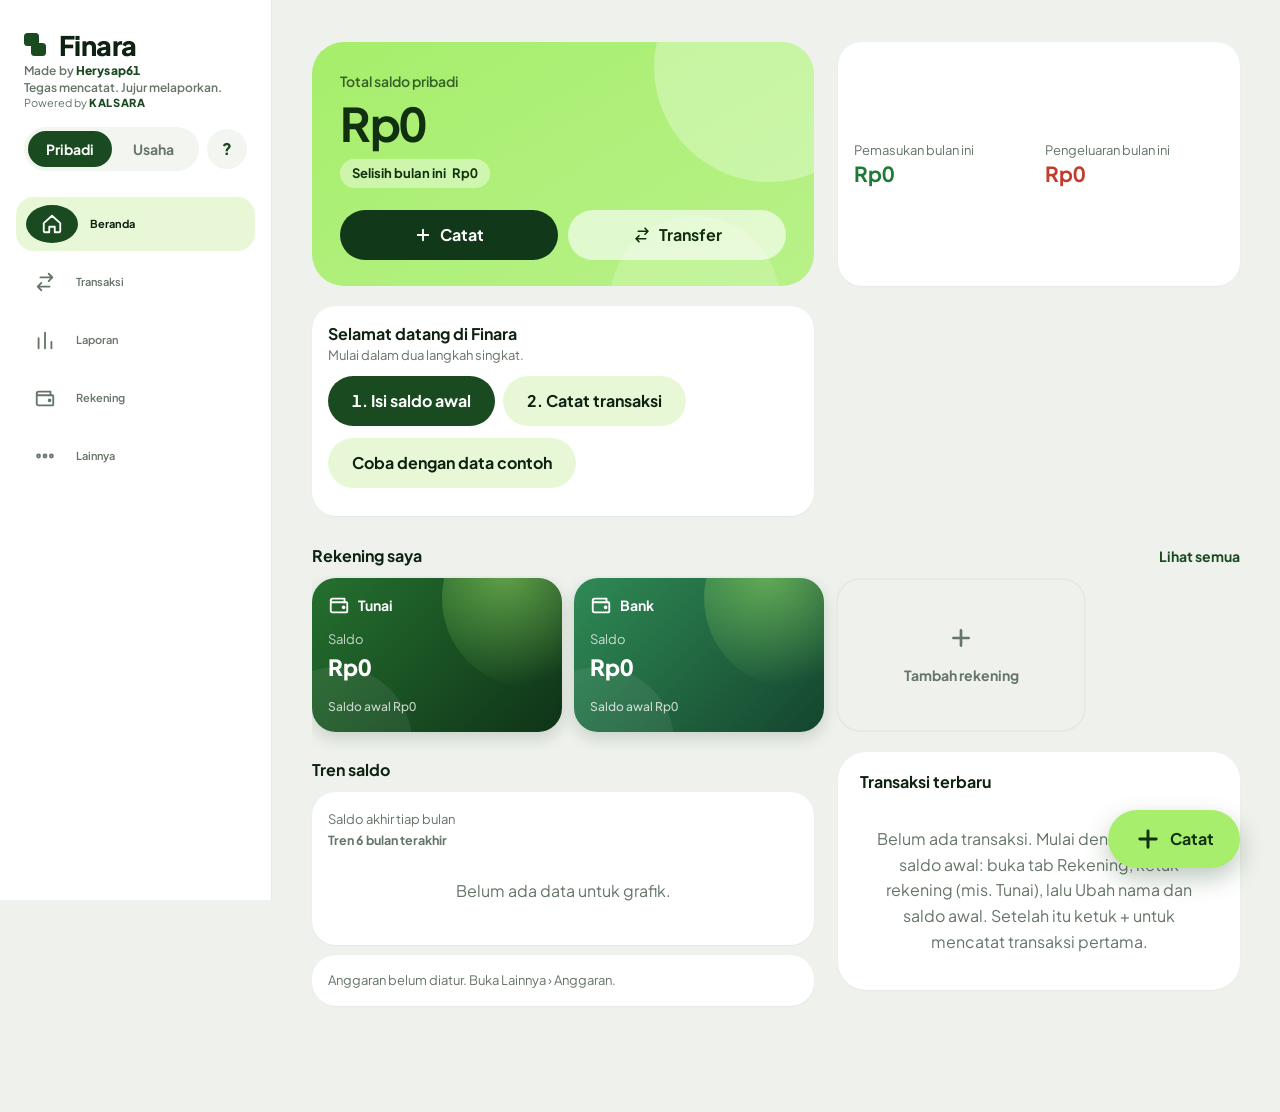
==== index.html @ 3e6efc16 "Add files via upload" ====
<!doctype html>
<html lang="id"><head><meta charset="utf-8">
<meta name="viewport" content="width=device-width, initial-scale=1, viewport-fit=cover">
<meta name="theme-color" content="#eef1ec" media="(prefers-color-scheme: light)"><meta name="theme-color" content="#0b160e" media="(prefers-color-scheme: dark)">
<title>Finara</title>
<meta name="description" content="Finara: pencatat keuangan pribadi dan usaha. Made by Herysap61.">
<meta name="mobile-web-app-capable" content="yes"><meta name="apple-mobile-web-app-capable" content="yes"><meta name="apple-mobile-web-app-title" content="Finara"><meta name="apple-mobile-web-app-status-bar-style" content="default"><meta name="author" content="Herysap61"><meta property="og:title" content="Finara"><meta property="og:description" content="Pencatat keuangan pribadi dan usaha. Gratis, jalan offline, data tersimpan di perangkat Anda."><meta property="og:type" content="website"><meta property="og:image" content="icon-512.png"><link rel="preconnect" href="https://fonts.googleapis.com"><link rel="preconnect" href="https://fonts.gstatic.com" crossorigin><link rel="stylesheet" href="https://fonts.googleapis.com/css2?family=Plus+Jakarta+Sans:wght@400;500;600;700;800&display=swap">
<link rel="manifest" href="manifest.webmanifest"><link rel="icon" href="icon.svg" type="image/svg+xml"><link rel="icon" href="icon-192.png" sizes="192x192" type="image/png"><link rel="apple-touch-icon" href="apple-touch-icon.png">

<style>
:root{--bg:#eef1ec;--sf:#fff;--ink:#0e2212;--mu:#657568;--ln:#e5eae3;--field:#f2f5f0;--pos:#1f7a35;--neg:#c23b2b;--sh:0 10px 30px rgba(14,40,20,.12);--rail:272px;color-scheme:light;
--p-ac:#1a4a1f;--p-on:#fff;--p-ac2:#a6ee6b;--p-on2:#10300f;--p-tint:#e8f8d6;--p-at:#1a4a1f;
--u-ac:#0f4c52;--u-on:#fff;--u-ac2:#8fe6da;--u-on2:#06302f;--u-tint:#dcf5f1;--u-at:#0f4c52}
@media(prefers-color-scheme:dark){:root:not([data-theme="light"]){--bg:#0b160e;--sf:#142218;--ink:#ecf6e8;--mu:#93a698;--ln:#213a29;--field:#0f1c13;--pos:#7fdc8f;--neg:#ff8d7a;--sh:0 10px 30px rgba(0,0,0,.5);color-scheme:dark;
--p-ac:#a6ee6b;--p-on:#10300f;--p-tint:#1d3a24;--p-at:#a6ee6b;--u-ac:#8fe6da;--u-on:#06302f;--u-tint:#15363a;--u-at:#8fe6da}}
:root[data-theme="dark"]{--bg:#0b160e;--sf:#142218;--ink:#ecf6e8;--mu:#93a698;--ln:#213a29;--field:#0f1c13;--pos:#7fdc8f;--neg:#ff8d7a;--sh:0 10px 30px rgba(0,0,0,.5);color-scheme:dark;
--p-ac:#a6ee6b;--p-on:#10300f;--p-tint:#1d3a24;--p-at:#a6ee6b;--u-ac:#8fe6da;--u-on:#06302f;--u-tint:#15363a;--u-at:#8fe6da}
*{box-sizing:border-box;-webkit-tap-highlight-color:transparent}
html{-webkit-text-size-adjust:100%;text-size-adjust:100%;scroll-padding-top:96px}
body{--ac:var(--p-ac);--on:var(--p-on);--ac2:var(--p-ac2);--on2:var(--p-on2);--tint:var(--p-tint);--at:var(--p-at);margin:0;min-height:100vh;min-height:100dvh;background:var(--bg);color:var(--ink);font:400 16px/1.5 "Plus Jakarta Sans","Avenir Next","Segoe UI",Roboto,system-ui,sans-serif;font-variant-numeric:tabular-nums;touch-action:manipulation;padding:0 env(safe-area-inset-right) calc(116px + env(safe-area-inset-bottom)) env(safe-area-inset-left)}
body[data-mode="u"]{--ac:var(--u-ac);--on:var(--u-on);--ac2:var(--u-ac2);--on2:var(--u-on2);--tint:var(--u-tint);--at:var(--u-at)}
body.lock{overflow:hidden}
:focus-visible{outline:3px solid var(--ac);outline-offset:2px}
p{margin:.6em 0}
.rail{display:contents}
header{position:sticky;top:0;z-index:11;display:flex;align-items:center;justify-content:space-between;gap:12px;padding:calc(env(safe-area-inset-top) + 12px) 18px 10px;background:var(--bg)}
.brand{display:flex;flex-direction:column;line-height:1.15;min-width:0}
.brand h1{margin:0;display:flex;align-items:center;gap:9px;font-weight:800;font-size:clamp(23px,6.5vw,27px);letter-spacing:-.02em}
.brand h1::before{content:"";flex:none;width:26px;height:26px;background:var(--at);-webkit-mask:url("data:image/svg+xml,%3Csvg xmlns='http://www.w3.org/2000/svg' viewBox='0 0 26 26'%3E%3Crect x='0' y='0' width='15' height='13' rx='3.5'/%3E%3Crect x='7' y='10' width='15' height='13' rx='3.5'/%3E%3C/svg%3E") center/contain no-repeat;mask:url("data:image/svg+xml,%3Csvg xmlns='http://www.w3.org/2000/svg' viewBox='0 0 26 26'%3E%3Crect x='0' y='0' width='15' height='13' rx='3.5'/%3E%3Crect x='7' y='10' width='15' height='13' rx='3.5'/%3E%3C/svg%3E") center/contain no-repeat}
.tag{font-size:12px;font-weight:600;margin-top:3px;color:var(--mu)}
.by{font-size:12px;font-weight:600;color:var(--mu);margin-top:3px;letter-spacing:.01em}.by b{color:var(--at);font-weight:800}
.credit{text-align:center;color:var(--mu);font-size:12px;margin:22px 0 4px}.credit b{color:var(--at)}
.pw{font-size:11px;color:var(--mu);margin-top:2px}.pw b{color:var(--at);font-weight:800;letter-spacing:.06em}
.hr{display:flex;gap:8px;align-items:center;flex:none}
.seg{display:flex;background:var(--sf);border-radius:999px;padding:4px;box-shadow:0 1px 2px rgba(14,40,20,.06)}
.seg button{min-height:36px;padding:0 16px;border:0;border-radius:999px;background:none;color:var(--mu);font:inherit;font-size:14px;font-weight:700;cursor:pointer;transition:background-color .15s,color .15s}
.seg button.on{background:var(--ac);color:var(--on)}
.hb{width:40px;height:40px;border-radius:50%;border:0;background:var(--sf);color:var(--at);font:inherit;font-weight:800;font-size:16px;flex:none;cursor:pointer;box-shadow:0 1px 2px rgba(14,40,20,.08)}
.hb.off{background:var(--sf);color:var(--mu);opacity:.8}
main{--pad:18px;max-width:680px;margin:0 auto;padding:4px var(--pad)}
h2{font-size:clamp(22px,5.5vw,28px);line-height:1.2;font-weight:800;letter-spacing:-.5px;margin:14px 0 12px;text-wrap:balance}
h3{font-size:16px;font-weight:700;margin:24px 0 8px}
small{display:block;color:var(--mu);font-size:13px;line-height:1.4;overflow-wrap:anywhere}
.bf{overflow-wrap:anywhere}
.hero{container-type:inline-size;position:relative;isolation:isolate;background:var(--ac2);color:var(--on2);border-radius:32px;padding:24px 22px 22px;margin:10px 0;overflow:hidden}
.hero::before,.hero::after{content:"";position:absolute;z-index:-1;border-radius:50%;background:rgba(255,255,255,.3)}
.hero::before{width:230px;height:230px;right:-70px;top:-90px}
.hero::after{width:170px;height:170px;right:34px;bottom:-100px;background:rgba(255,255,255,.18)}
.hero small{color:var(--on2);opacity:.75;font-weight:600;font-size:14px}
.hero b{display:block;margin-top:6px;font-size:clamp(2rem,9vw,2.9rem);font-weight:700;letter-spacing:-.03em;line-height:1.1;white-space:nowrap}
.qa{display:flex;gap:10px;margin-top:22px}
.qa .btn{flex:1;display:inline-flex;align-items:center;justify-content:center;gap:8px;padding:0 14px}
.hero .btn{background:#12381a;color:#fff}.hero .btn.ghost{background:rgba(255,255,255,.62);color:#10300f;box-shadow:none}
.c{background:var(--sf);border-radius:24px;padding:16px;margin:10px 0;box-shadow:0 1px 2px rgba(14,40,20,.04)}
.g2{display:grid;grid-template-columns:repeat(2,minmax(0,1fr));gap:12px}
.g2>div{container-type:inline-size;min-width:0}
.g2 b{display:block;margin-top:2px;font-size:1.3rem;line-height:1.25;white-space:nowrap}
.pos{color:var(--pos)}.neg{color:var(--neg)}
.row{display:flex;gap:8px;flex-wrap:wrap;margin:12px 0}
.btn{min-height:48px;padding:0 24px;border:0;border-radius:999px;background:var(--ac);color:var(--on);font:inherit;font-weight:700;cursor:pointer}
.btn.ghost{background:var(--tint);color:var(--ink);box-shadow:none}
.chip{flex:none;min-height:40px;padding:0 16px;border:0;border-radius:999px;background:var(--sf);color:var(--ink);font:inherit;font-size:14px;font-weight:600;white-space:nowrap;cursor:pointer;box-shadow:0 1px 2px rgba(14,40,20,.05)}
.chip.on{background:var(--ac);color:var(--on)}
.chips{flex-wrap:nowrap;overflow-x:auto;margin-inline:calc(-1*var(--pad));padding:0 var(--pad);scrollbar-width:none}.chips::-webkit-scrollbar{display:none}
.btn,.chip,.tx,.list-btn,.fab,nav button,nav b{transition:background-color .15s,color .15s,transform .1s,filter .15s}
.btn:active,.chip:active,.list-btn:active,.fab:active{transform:scale(.98)}
.tx{display:flex;flex-wrap:wrap;align-items:center;gap:4px 12px;width:100%;margin:0;padding:13px 4px;border:0;border-bottom:1px solid var(--ln);border-radius:0;background:none;color:inherit;font:inherit;text-align:left;cursor:pointer}
.tx:last-child{border-bottom:0}
.tx.v{opacity:.55;text-decoration:line-through;cursor:default}
.gr{flex:1 1 130px;min-width:0;font-weight:600;overflow-wrap:break-word}.gr{font-size:15px;line-height:1.35}.gr small{font-weight:400;font-size:12.5px;margin-top:2px}
.tx>span:last-child{flex:none;margin-left:auto;font-weight:700;white-space:nowrap}
.av{width:44px;height:44px;border-radius:50%;display:grid;place-items:center;font-style:normal;font-weight:800;background:var(--tint);color:var(--at);flex:none}
.av.pos{background:color-mix(in srgb,var(--pos) 15%,var(--sf));color:var(--pos)}
.av.neg{background:color-mix(in srgb,var(--neg) 14%,var(--sf));color:var(--neg)}
.lst,.d-b{background:var(--sf);border-radius:28px;padding:4px 16px;box-shadow:0 1px 2px rgba(14,40,20,.04)}
.d-b{margin:10px 0;padding:6px 16px 8px}
.d-b>h3:first-child{margin:12px 0 4px}
.lst .empty,.d-b .empty{padding:28px 8px}
.bar{height:10px;background:var(--tint);border-radius:5px;overflow:hidden;margin:6px 0 14px}.bar i{display:block;height:100%;background:var(--ac2);border-radius:5px}.bar i.over{background:var(--neg)}
body[data-mode="p"] .bar i{background:var(--ac)}
table{width:100%;border-collapse:collapse}td{padding:10px 0;border-bottom:1px solid var(--ln);vertical-align:top}tr:last-child td{border:0}td+td{text-align:right;font-weight:700;white-space:nowrap;padding-left:12px}
.hint{cursor:pointer;background:var(--tint);color:var(--ink);border-radius:14px;padding:10px 12px;margin:10px 0;font-size:13px;line-height:1.45}
.hint.fold{display:-webkit-box;-webkit-line-clamp:1;-webkit-box-orient:vertical;overflow:hidden}
.hs{float:right;margin:0 0 0 8px;background:var(--field);box-shadow:none}
body.nohint .hint{display:none}
.empty{color:var(--mu);padding:24px 8px;text-align:center}
.list-btn{position:relative;display:block;width:100%;margin:8px 0;padding:17px 46px 17px 18px;border:0;border-radius:20px;background:var(--sf);color:inherit;font:inherit;font-weight:600;text-align:left;cursor:pointer;box-shadow:0 1px 2px rgba(14,40,20,.04)}
.list-btn::after{content:"";position:absolute;right:22px;top:50%;width:8px;height:8px;border:solid var(--mu);border-width:2px 2px 0 0;transform:translateY(-50%) rotate(45deg)}
.tools{display:grid;gap:8px;margin-bottom:12px}.tools input,.tools select{margin:0;background-color:var(--sf)}
.cards{display:grid;gap:12px;grid-template-columns:repeat(auto-fill,minmax(min(100%,230px),1fr))}
.cards .c{margin:0;container-type:inline-size}.cards b{display:block;margin-top:2px;font-size:1.5rem;white-space:nowrap}
.d-a>h3:first-child,.rep-b>h3:first-child{margin-top:16px}
label{display:block;margin:14px 0 0;font-size:13px;font-weight:600;color:var(--mu)}
input,select,textarea{display:block;width:100%;min-height:50px;margin-top:6px;padding:12px 16px;border:0;border-radius:16px;background:var(--field);color:var(--ink);font:inherit;font-size:16px;font-weight:500;box-shadow:none}
input:focus,select:focus,textarea:focus{outline:2px solid var(--ac);outline-offset:0;box-shadow:none}
select{-webkit-appearance:none;appearance:none;padding-right:42px;background-repeat:no-repeat;background-position:right 14px center;background-size:16px;background-image:url("data:image/svg+xml,%3Csvg xmlns='http://www.w3.org/2000/svg' viewBox='0 0 24 24' fill='none' stroke='%23778a7b' stroke-width='2.5' stroke-linecap='round' stroke-linejoin='round'%3E%3Cpath d='m6 9 6 6 6-6'/%3E%3C/svg%3E")}
input[type=date]{-webkit-appearance:none;appearance:none;text-align:left}
textarea{height:120px;font-family:ui-monospace,Menlo,Consolas,monospace;font-size:13px;line-height:1.4;resize:vertical}#rs{font-size:16px}
nav{position:fixed;z-index:12;left:max(14px,env(safe-area-inset-left));right:max(14px,env(safe-area-inset-right));bottom:calc(env(safe-area-inset-bottom) + 10px);display:flex;gap:2px;padding:8px 6px 7px;background:var(--sf);border-radius:30px;box-shadow:var(--sh)}
nav button{flex:1;min-width:0;display:flex;flex-direction:column;align-items:center;gap:3px;padding:0;border:0;background:none;color:var(--mu);font:inherit;font-size:10.5px;font-weight:600;cursor:pointer}
nav b{display:grid;place-items:center;width:44px;max-width:100%;height:36px;border-radius:999px}
nav button.on{color:var(--ink);font-weight:700}nav button.on b{background:var(--ac);color:var(--on)}
nav span{max-width:100%;overflow:hidden;text-overflow:ellipsis;white-space:nowrap}
.fab{position:fixed;z-index:12;right:max(18px,env(safe-area-inset-right));bottom:calc(env(safe-area-inset-bottom) + 96px);display:flex;align-items:center;justify-content:center;gap:8px;min-width:58px;height:58px;padding:0;border:0;border-radius:50%;background:var(--ac2);color:var(--on2);font:inherit;font-weight:700;box-shadow:0 10px 24px rgba(20,60,20,.28);cursor:pointer}.fab span{display:none}
#sh{position:fixed;inset:0;z-index:20;display:none;align-items:flex-end;justify-content:center;background:rgba(8,24,12,.5);-webkit-backdrop-filter:blur(3px);backdrop-filter:blur(3px)}
#sh.on{display:flex;animation:fade .2s}
#shc:focus{outline:none}#shc{width:100%;max-width:640px;max-height:92vh;max-height:92dvh;overflow:auto;overscroll-behavior:contain;background:var(--sf);border-radius:32px 32px 0 0;padding:10px 20px calc(env(safe-area-inset-bottom) + 20px);box-shadow:var(--sh)}
#shc::before{content:"";display:block;width:44px;height:4px;border-radius:2px;background:var(--ln);margin:0 auto 10px}
#sh.on #shc{animation:up .3s cubic-bezier(.2,.8,.2,1)}
#shc .row .btn{flex:1 1 150px}
#shc .c{background:var(--field);box-shadow:none}
#shc .tx{padding-inline:2px}
#toast{position:fixed;left:50%;transform:translateX(-50%);bottom:calc(env(safe-area-inset-bottom) + 108px);max-width:calc(100% - 32px);padding:11px 18px;border-radius:999px;background:#12381a;color:#fff;font-size:14px;font-weight:600;text-align:center;z-index:30;display:none;box-shadow:var(--sh)}
.rep-b b{white-space:nowrap}
.c.acc{padding-right:40px}
.acc{display:block;width:100%;border:0;font:inherit;color:inherit;text-align:left;cursor:pointer;position:relative;padding-right:40px}
.acc::after{content:"";position:absolute;right:18px;top:50%;width:8px;height:8px;border:solid var(--mu);border-width:2px 2px 0 0;transform:translateY(-50%) rotate(45deg)}
#ao[readonly]{opacity:.75}
.srow{display:grid;grid-template-columns:minmax(0,1fr) minmax(0,1fr) 40px;gap:8px;align-items:start;margin-top:8px}.srow input{margin:0}
.sx{width:40px;height:50px;border:0;border-radius:16px;background:var(--field);color:var(--mu);font:inherit;font-size:22px;cursor:pointer}
@media(max-width:480px){.srow{grid-template-columns:minmax(0,1fr) 40px}.srow .sn{grid-column:1/-1}}
tr.sub td{padding:4px 0 4px 14px;font-size:14px;color:var(--mu);border-bottom:0}tr.sub td+td{font-weight:600}
.say{min-height:1.4em;margin-top:4px;color:var(--at);font-weight:600}
@keyframes fade{from{opacity:0}}@keyframes up{from{transform:translateY(40px);opacity:.6}}@keyframes pop{from{transform:scale(.96);opacity:0}}
@media(hover:hover){.btn:hover,.fab:hover{filter:brightness(1.08)}.tx:hover:not(.v){background:color-mix(in srgb,var(--tint) 55%,transparent)}.list-btn:hover{background:color-mix(in srgb,var(--sf) 92%,var(--ac2))}.chip:not(.on):hover{box-shadow:inset 0 0 0 1px var(--mu)}nav button:not(.on):hover{color:var(--ink)}}
.ana{display:block}
.an{padding:18px 16px 14px}
.an-h{display:flex;justify-content:space-between;align-items:flex-start;gap:10px}.an-h>div{flex:1;min-width:0}
.big{display:block;margin-top:2px;font-size:clamp(1.55rem,7vw,2rem);font-weight:800;letter-spacing:-.02em;white-space:nowrap;line-height:1.2}
.shd2{display:block;font-size:1.05rem;font-weight:800;margin-top:2px}
.pill{flex:none;display:inline-flex;align-items:center;padding:9px 14px;border-radius:999px;background:var(--sf);box-shadow:inset 0 0 0 1px var(--ln);font-size:13px;font-weight:700;white-space:nowrap}
.ch{max-height:230px;--bk:color-mix(in srgb,var(--ink) 78%,var(--sf));display:block;width:100%;height:auto;margin-top:8px;overflow:visible;touch-action:pan-y;user-select:none;-webkit-user-select:none}
.an{--bk:color-mix(in srgb,var(--ink) 78%,var(--sf))}
.ch text{font-family:inherit}.ch .ax{fill:var(--mu);font-size:10px;font-weight:600}
.ch .hit,.ch .hx{fill:transparent;cursor:pointer}
.ch .tl,.ch .tc,.ch .tb,.ch .tt,.ch .tc0,.ch .tc1{pointer-events:none}
.ch .tc{fill:var(--sf);stroke:var(--ac);stroke-width:2.5}
.ch .tb{fill:#12381a}.ch .tt{fill:#fff;font-size:10.5px;font-weight:700}
.ce{padding:28px 8px}
.lgd{display:flex;gap:16px;margin-top:8px;font-size:12px;font-weight:600;color:var(--mu)}.lgd i{display:inline-block;width:9px;height:9px;border-radius:50%;margin-right:6px}
.lgd i.dash{width:16px;height:0;border-radius:0;border-top:2px dashed var(--ink);background:none;opacity:.7;vertical-align:middle}
.rd{display:flex;flex-wrap:wrap;align-items:center;gap:6px 14px;margin-top:10px;font-size:12px;font-weight:600;color:var(--mu)}.rd i{display:inline-block;width:9px;height:9px;border-radius:50%;margin-right:6px}.rd b{color:var(--ink);font-weight:800}.rd .rl{color:var(--ink);font-weight:800;font-size:13px}
.dl{font-weight:700;font-size:12.5px;margin-top:4px}.dl.up{color:var(--neg)}.dl.dn{color:var(--pos)}.dl.na{color:var(--mu)}
.wk{display:flex;gap:14px;align-items:flex-end;justify-content:space-between;padding:18px 16px}
.wk-l{flex:1 1 0;min-width:0}
.wk-b{flex:0 0 44%;display:flex;gap:5px;align-items:stretch;height:86px}
.wb{flex:1;min-width:0;display:flex;flex-direction:column;align-items:center;gap:4px}
.wb u{display:flex;align-items:flex-end;width:100%;flex:1;text-decoration:none}
.wb i{display:block;width:100%;border-radius:6px;background:color-mix(in srgb,var(--ac2) 30%,var(--sf))}
.wb.on i{background:var(--ac2)}
.wb em{font-style:normal;font-size:10px;font-weight:600;color:var(--mu);line-height:1}
.dnt{display:grid;place-items:center;margin:4px 0 10px}.dnt svg{width:min(190px,62%);height:auto;overflow:visible}
.li{display:flex;align-items:center;gap:10px;padding:10px 0;border-bottom:1px solid var(--ln)}.li:last-child{border:0}
.li i{width:10px;height:10px;border-radius:50%;flex:none}.li span{flex:1;min-width:0;font-weight:600}.li small{font-weight:400}.li b{font-weight:700;white-space:nowrap}
.shd{display:flex;align-items:center;justify-content:space-between;gap:8px}.shd h3{margin:18px 0 8px}
.lk{border:0;background:none;color:var(--at);font:inherit;font-weight:700;font-size:14px;cursor:pointer;padding:6px 0;margin-top:10px}
.d-s{min-width:0}
.bcard{position:relative;isolation:isolate;overflow:hidden;display:flex;flex-direction:column;justify-content:space-between;gap:14px;min-height:150px;padding:16px;border:0;border-radius:24px;color:#fff;font:inherit;text-align:left;cursor:pointer;background:linear-gradient(135deg,#25702f,#0f3318);box-shadow:0 6px 16px rgba(15,50,20,.16)}
.bcard::before,.bcard::after{content:"";position:absolute;z-index:-1;border-radius:50%}
.bcard::before{width:180px;height:180px;right:-60px;top:-70px;background:radial-gradient(circle at 35% 35%,rgba(166,238,107,.5),rgba(166,238,107,0) 70%)}
.bcard::after{width:150px;height:150px;left:-50px;bottom:-85px;background:rgba(255,255,255,.07)}
.bcard.v1{background:linear-gradient(135deg,#2f8a55,#14452e)}
.bcard.v2{background:linear-gradient(135deg,#1c3a26,#0a150e)}
.bcard.v3{background:linear-gradient(135deg,#c4f7a0,#8fdc5a);color:#10300f}
body[data-mode="u"] .bcard.v0{background:linear-gradient(135deg,#17757a,#0a343a)}
body[data-mode="u"] .bcard.v1{background:linear-gradient(135deg,#2a8f8a,#124c52)}
body[data-mode="u"] .bcard.v2{background:linear-gradient(135deg,#1d3550,#0b1624)}
body[data-mode="u"] .bcard.v3{background:linear-gradient(135deg,#b6f3ea,#78d8cb);color:#06302f}
.bt{display:flex;align-items:center;gap:8px;font-weight:700;font-size:14px;min-width:0}.bt svg{flex:none}.bn{min-width:0;overflow:hidden;text-overflow:ellipsis;white-space:nowrap}
.bm small{color:inherit;opacity:.75}.cards .bcard b{margin-top:2px;font-size:1.4rem;font-weight:800}
.bf{font-size:12px;opacity:.75;font-weight:500}
.bcard.add{align-items:center;justify-content:center;background:none;color:var(--mu);box-shadow:inset 0 0 0 2px var(--ln);font-weight:700;font-size:14px}
.bcard.add::before,.bcard.add::after{display:none}
.strip{scroll-padding-inline:var(--pad);display:flex;overflow-x:auto;gap:12px;scroll-snap-type:x mandatory;margin-inline:calc(-1*var(--pad));padding:2px var(--pad) 30px;margin-bottom:-20px;scrollbar-width:none}.strip::-webkit-scrollbar{display:none}
.strip .bcard{flex:0 0 min(78%,250px);scroll-snap-align:start}
.cards.bc{grid-template-columns:repeat(auto-fill,minmax(min(100%,260px),1fr))}
@media(min-width:720px){.strip{margin-inline:0;padding-inline:0}.strip .bcard{flex-basis:250px}.big{font-size:2rem}}
@media(min-width:1024px){
.d-s{grid-column:1/-1}
.ana{display:grid;grid-template-columns:repeat(2,minmax(0,1fr));gap:0 24px;align-items:start}
.ana>.c:nth-child(2){grid-column:2;grid-row:1/span 2}
.ana>.c:nth-child(1){grid-column:1}.ana>.c:nth-child(3){grid-column:1}}
@media(max-width:719px){.tag,.pw{display:none}}
@media(max-width:380px){.g2{grid-template-columns:1fr}header{flex-wrap:wrap}.hr{width:100%}.seg{flex:1}.seg button{flex:1}}
@media(max-width:360px){main{--pad:14px}header{padding-inline:14px}.seg button{padding:0 12px}.hero{padding:20px 18px;border-radius:28px}.c{padding:14px}.tx{gap:10px}.av{width:38px;height:38px}nav button{font-size:10px}nav b{width:38px}.qa .btn{padding:0 8px;font-size:14px}}
@media(min-width:720px){
main{--pad:28px;max-width:780px;padding-top:8px}header{padding-inline:28px}
nav{left:50%;right:auto;width:min(560px,calc(100% - 48px));transform:translateX(-50%)}
.fab{right:28px}.chips{flex-wrap:wrap;overflow:visible;margin-inline:0;padding-inline:0}
.tools{grid-template-columns:1fr 240px}.cards,.menu{grid-template-columns:repeat(auto-fill,minmax(min(100%,280px),1fr))}.menu{display:grid;gap:0 12px}
#sh{align-items:center;padding:24px}#shc{max-width:600px;max-height:88vh;max-height:88dvh;border-radius:32px;padding:26px 30px}#shc::before{display:none}#sh.on #shc{animation:pop .22s ease-out}}
@media(min-width:1024px){
:root{--rail:272px}
body{padding:0 0 40px var(--rail)}
.rail{display:flex;flex-direction:column;position:fixed;inset:0 auto 0 0;width:var(--rail);padding:30px 16px 20px;background:var(--sf);border-right:1px solid var(--ln);overflow-y:auto;z-index:15}
header{position:static;flex-direction:column;align-items:stretch;gap:18px;padding:0 8px 26px;background:none}
.rail .seg{background:var(--field);flex:1;box-shadow:none}.seg button{flex:1}.rail .hb{background:var(--field);box-shadow:none}
nav{position:static;flex-direction:column;gap:4px;width:auto;padding:0;background:none;border-radius:0;box-shadow:none;transform:none}
nav button{flex-direction:row;justify-content:flex-start;gap:12px;padding:8px 10px;border-radius:18px;font-size:15px}
nav button.on{background:var(--tint)}nav b{width:38px;height:38px;border-radius:50%}
main{--pad:40px;max-width:1120px;padding:32px var(--pad) 56px}
h2{font-size:32px;margin:0 0 16px}
.dash{display:grid;grid-template-columns:minmax(0,1.25fr) minmax(0,1fr);gap:0 24px;align-items:start}
.dash .stats{align-self:stretch;align-content:center;margin:10px 0}.d-a,.d-b{min-width:0}
.hero{padding:30px 28px 26px}
.rep{display:grid;grid-template-columns:minmax(0,1fr) minmax(0,1fr);gap:0 24px;align-items:start}.rep>.c{margin-top:10px}
.lst{padding:6px 22px}.d-b{padding:6px 22px 8px}
.fab{bottom:32px;right:40px;padding:0 26px;border-radius:999px}.fab span{display:inline}
#toast{left:calc(50% + var(--rail)/2);bottom:32px}}
@media(min-width:1440px){:root{--rail:288px}main{max-width:1240px}}
@media(max-height:500px) and (orientation:landscape) and (max-width:1023px){
header{padding-top:calc(env(safe-area-inset-top) + 6px);padding-bottom:4px}.tag,.pw{display:none}.brand h1{font-size:22px}
body{padding-bottom:calc(84px + env(safe-area-inset-bottom))}
nav{left:50%;right:auto;transform:translateX(-50%);width:min(520px,calc(100% - 200px));padding:4px;border-radius:24px;bottom:calc(env(safe-area-inset-bottom) + 8px)}
nav button{flex-direction:row;justify-content:center;gap:6px;min-height:40px;font-size:12px}nav b{width:30px;height:30px}
.fab{width:52px;min-width:52px;height:52px;bottom:calc(env(safe-area-inset-bottom) + 12px);right:max(16px,env(safe-area-inset-right))}
#toast{bottom:calc(env(safe-area-inset-bottom) + 76px)}
#sh{padding:8px}#shc{max-height:calc(100vh - 16px);max-height:calc(100dvh - 16px)}}
@media(prefers-reduced-motion:reduce){*,*::before,*::after{animation:none!important;transition:none!important;scroll-behavior:auto!important}}
#spl{position:fixed;inset:0;z-index:50;display:grid;place-content:center;justify-items:center;gap:6px;background:var(--bg);transition:opacity .4s;animation:spl 0s 3s forwards}
#spl.x{opacity:0;pointer-events:none}#spl img{width:76px;height:76px;border-radius:22px;box-shadow:var(--sh)}
#spl b{font-size:30px;font-weight:800;letter-spacing:-.02em;margin-top:8px}#spl small{font-weight:600}#spl small b{font-size:inherit;margin:0;color:var(--at);font-weight:800}
@keyframes spl{to{visibility:hidden}}

.tx{touch-action:pan-y}.tx.sw{transition:none;position:relative;background:var(--sf)}
.tx.sw::after{content:"Batalkan";position:absolute;left:100%;top:0;bottom:0;width:100vw;display:flex;align-items:center;padding-left:16px;background:var(--neg);color:var(--bg);font-weight:700;font-size:13px}
.lst,.d-b{overflow:hidden}

/* ===== Pembaruan UI/UX v1.1 ===== */
header{-webkit-backdrop-filter:saturate(1.4) blur(14px);backdrop-filter:saturate(1.4) blur(14px);background:color-mix(in srgb,var(--bg) 88%,transparent)}
@media(min-width:1024px){header{background:none;-webkit-backdrop-filter:none;backdrop-filter:none}}
::selection{background:var(--ac2);color:var(--on2)}
.hero{background:linear-gradient(150deg,var(--ac2),color-mix(in srgb,var(--ac2) 80%,#fff))}
.hero .hm{display:inline-flex;align-items:center;gap:6px;margin-top:10px;padding:5px 12px;border-radius:999px;background:rgba(255,255,255,.4);font-size:13px;font-weight:700;color:var(--on2)}
.hero .hm i{font-style:normal}
.btn{min-height:50px}
.tx{min-height:64px}
.chip{min-height:42px}
@media(min-width:361px){nav button{font-size:11px}}
nav b{transition:background-color .2s,color .2s,width .2s}
nav button.on b{width:52px}
.dh{display:flex;justify-content:space-between;align-items:baseline;gap:8px;padding:16px 4px 2px;font-size:12px;font-weight:700;letter-spacing:.03em;text-transform:uppercase;color:var(--mu)}
.dh span+span{text-transform:none;letter-spacing:0;font-size:13px}
.lst .dh:first-child,.d-b .dh:first-of-type{padding-top:10px}
.tx:has(+.dh){border-bottom:0}
.qk{margin:8px 0 0}
.qk .chip{min-height:36px;padding:0 14px;background:var(--field);box-shadow:none}
#fa{font-size:24px;font-weight:800;letter-spacing:-.01em}
.tin{animation:tabin .28s ease-out}
@keyframes tabin{from{opacity:0;transform:translateY(8px)}}
#shc>.row:last-child{position:sticky;bottom:0;z-index:2;margin:14px -4px 0;padding:14px 4px calc(env(safe-area-inset-bottom) + 6px);background:linear-gradient(to bottom,transparent,var(--sf) 24%)}
.empty{line-height:1.6}
#toast button{min-height:32px}
</style></head>
<body data-mode="p"><div id="spl" aria-hidden="true"><img src="icon.svg" alt=""><b>Finara</b><small>Made by <b>Herysap61</b></small></div>
<aside class="rail"><header><div class="brand"><h1>Finara</h1><span class="by">Made by <b>Herysap61</b></span><span class="tag">Tegas mencatat. Jujur melaporkan.</span><span class="pw">Powered by <b>KALSARA</b></span></div><div class="hr"><div class="seg" id="seg"></div><button class="hb" data-a="hint" aria-label="Tampilkan atau sembunyikan bantuan">?</button></div></header><nav id="nav" aria-label="Navigasi utama"></nav></aside>
<main id="m"><noscript><div class="c"><b>Finara belum bisa berjalan di tampilan ini</b><small>Pratinjau WhatsApp atau Files tidak menjalankan aplikasi. Buka lewat tautan web di Safari atau Chrome, bukan dari file yang dikirim.</small></div></noscript></main>
<button class="fab" data-a="add:expense" aria-label="Catat transaksi"><svg viewBox="0 0 24 24" width="28" height="28" fill="none" stroke="currentColor" stroke-width="2.5" stroke-linecap="round"><path d="M12 5v14M5 12h14"/></svg><span>Catat</span></button>
<div id="sh"><div id="shc" role="dialog" aria-modal="true" aria-label="Jendela formulir" tabindex="-1"></div></div><div id="toast" role="status" aria-live="polite"></div>
<script>
const $=s=>document.querySelector(s),K='bukukas.v1',MAXD=36;
const FEEDBACK_URL='',VER='1.1.0'; // isi FEEDBACK_URL dengan tautan GitHub Issues agar menu Kirim masukan muncul
const esc=s=>String(s??'').replace(/[&<>"]/g,c=>({'&':'&amp;','<':'&lt;','>':'&gt;','"':'&quot;'}[c]));
const grp=b=>b.toString().replace(/\B(?=(\d{3})+(?!\d))/g,'.');
const rp=n=>{n=BigInt(n);return(n<0n?'−':'')+'Rp'+grp(n<0n?-n:n)};
const B=v=>typeof v==='bigint'?v:typeof v==='number'?(isFinite(v)?BigInt(Math.round(v)):0n):/^-?\d+$/.test(String(v))?BigInt(v):0n;
const NB=ds=>ds.length>MAXD?-1n:BigInt(ds||'0');
const J=o=>JSON.stringify(o,(k,v)=>typeof v==='bigint'?v.toString():v);
const pad=n=>String(n).padStart(2,'0'),ymd=d=>d.getFullYear()+'-'+pad(d.getMonth()+1)+'-'+pad(d.getDate());
const today=()=>ymd(new Date()),fd=s=>s.split('-').reverse().join('/');
const uid=()=>Math.random().toString(36).slice(2,9)+Date.now().toString(36);
const hash=s=>{let h=2166136261;for(let i=0;i<s.length;i++){h^=s.charCodeAt(i);h=Math.imul(h,16777619)}return(h>>>0).toString(16)};
// Jenis transaksi: s = pengaruh ke total saldo; cat = jenis kategori; only = khusus workspace
const T={income:{l:'Pendapatan',s:1,cat:'in'},expense:{l:'Pengeluaran',s:-1,cat:'out'},transfer:{l:'Transfer',s:0},
capital:{l:'Modal pemilik',s:1,only:'u'},draw:{l:'Penarikan pemilik',s:-1,only:'u'},loan_in:{l:'Pinjaman diterima',s:1},
loan_prin:{l:'Bayar pokok pinjaman',s:-1},loan_int:{l:'Bayar bunga pinjaman',s:-1,cat:'out'},refund:{l:'Refund/retur',s:1,cat:'out'},
adjp:{l:'Koreksi saldo (+)',s:1},adjm:{l:'Koreksi saldo (−)',s:-1}};
const TH={income:'Uang masuk dari penghasilan atau penjualan. Saldo rekening bertambah, dan jumlahnya masuk ke pendapatan serta laba. Jurnal: debit rekening, kredit pendapatan.',expense:'Uang keluar untuk biaya. Saldo rekening berkurang, dan jumlahnya masuk ke pengeluaran sehingga mengurangi laba. Jurnal: debit beban, kredit rekening.',transfer:'Memindahkan uang antar rekening Anda sendiri. Total uang tidak berubah, jadi tidak dihitung sebagai pendapatan atau pengeluaran.',capital:'Uang pribadi yang Anda masukkan ke usaha. Saldo usaha bertambah, tetapi ini bukan penjualan sehingga tidak menambah laba. Dicatat sebagai modal pemilik.',draw:'Uang usaha yang Anda ambil untuk diri sendiri. Saldo usaha berkurang, tetapi ini bukan biaya sehingga tidak mengurangi laba.',loan_in:'Uang pinjaman yang masuk. Saldo bertambah dan kewajiban (utang) naik, tetapi ini bukan pendapatan.',loan_prin:'Cicilan pokok pinjaman. Saldo berkurang dan kewajiban turun, tetapi ini bukan beban. Bunganya dicatat terpisah.',loan_int:'Bunga pinjaman adalah biaya. Saldo berkurang dan laba ikut berkurang.',refund:'Uang kembali dari pembelian atau biaya yang dibatalkan. Saldo bertambah dan mengurangi pengeluaran pada kategori itu, bukan dihitung sebagai pendapatan.',adjp:'Menyesuaikan saldo agar sama dengan kenyataan, misalnya setelah menghitung uang tunai. Hanya mengubah saldo, tidak masuk pendapatan atau beban.',adjm:'Menyesuaikan saldo agar sama dengan kenyataan, misalnya ada selisih hitung. Hanya mengubah saldo, tidak masuk pendapatan atau beban.'};
function fresh(){const a=(w,n)=>({id:uid(),w,name:n,open:0n}),c=(w,k,n)=>({id:uid(),w,k,name:n});
return{active:'p',acc:[a('p','Tunai'),a('p','Bank'),a('u','Kas usaha'),a('u','Bank usaha')],
cat:[c('p','in','Gaji'),c('p','in','Pendapatan lain'),c('p','out','Makan'),c('p','out','Transportasi'),c('p','out','Tagihan'),c('p','out','Belanja'),c('p','out','Lainnya'),
c('u','in','Penjualan'),c('u','in','Pendapatan lain'),c('u','out','Pembelian barang'),c('u','out','Biaya operasional'),c('u','out','Gaji karyawan'),c('u','out','Lainnya')],
tx:[],bud:[],log:[],schema:2,rec:[],pay:[]}}
let S,tab='home',R={p:'month',f:today(),t:today()},Q={q:'',ty:''},FM={},PEND=null;
const SCHEMA=2;
function migrate(s){if(!s||typeof s!=='object'||!Array.isArray(s.acc))return null;const v=s.schema||1;if(v>SCHEMA)return'new';for(const k of['tx','cat','bud','log','rec','pay'])if(!Array.isArray(s[k]))s[k]=[];s.tx=s.tx.filter(x=>x&&T[x.ty]&&typeof x.d==='string');s.rec=s.rec.filter(r=>r&&r.tpl&&T[r.tpl.ty]);if(s.active!=='p'&&s.active!=='u')s.active='p';for(const a of s.acc){a.open=B(a.open);if(Array.isArray(a.src))a.src.forEach(v=>v.amt=B(v.amt))}s.tx.forEach(x=>x.amt=B(x.amt));s.bud.forEach(v=>v.lim=B(v.lim));s.rec.forEach(r=>{if(r.tpl)r.tpl.amt=B(r.tpl.amt)});s.pay.forEach(p=>{p.amt=B(p.amt);if(Array.isArray(p.paid))p.paid.forEach(v=>v.amt=B(v.amt))});s.schema=SCHEMA;return s}
let raw=null;try{raw=localStorage.getItem(K);S=JSON.parse(raw);if(S&&(S.schema||1)<SCHEMA)try{localStorage.setItem(K+'.v'+(S.schema||1),raw)}catch(e){}}catch(e){S=null}
const m0=migrate(S);if(m0==='new'){document.body.innerHTML='<div style="padding:24px;font:16px/1.5 sans-serif"><b>Data berasal dari versi Finara yang lebih baru.</b><p>Perbarui aplikasi agar data tidak rusak. Data Anda tidak diubah.</p></div>';throw new Error('schema baru')}
if(raw&&!m0){try{localStorage.setItem(K+'.rusak',raw)}catch(e){}}
S=m0||fresh();
function save(){try{localStorage.setItem(K,J(S))}catch(e){toast('Penyimpanan peramban tidak tersedia. Buat cadangan manual.')}}
let TT;function toastU(t,fn){const e=$('#toast');e.textContent=t;const b=document.createElement('button');b.textContent='Urungkan';b.style.cssText='margin-left:12px;border:0;background:none;color:#a6ee6b;font:inherit;font-weight:800;text-decoration:underline;cursor:pointer';b.onclick=()=>{fn();e.style.display='none'};e.append(b);e.style.display='block';e.style.pointerEvents='auto';clearTimeout(TT);TT=setTimeout(()=>e.style.display='none',6000)}
function toast(t){try{navigator.vibrate&&navigator.vibrate(8)}catch(x){}const e=$('#toast');e.textContent=t;e.style.display='block';clearTimeout(TT);TT=setTimeout(()=>e.style.display='none',2600)}
const accs=()=>S.acc.filter(a=>a.w===S.active),cats=k=>S.cat.filter(c=>c.w===S.active&&c.k===k),txs=()=>S.tx.filter(x=>x.w===S.active);
const nm=(l,id)=>(l.find(v=>v.id===id)||{}).name||'—',cmp=(a,b)=>b.d.localeCompare(a.d)||b.at-a.at;
const eff=x=>x.ty==='transfer'?0n:BigInt(T[x.ty].s)*x.amt;
function bal(a){let b=a.open;const td=today();for(const x of txs()){if(x.st!=='ok'||x.d>td)continue;if(x.ty==='transfer'){if(x.a===a.id)b-=x.amt;if(x.to===a.id)b+=x.amt}else if(x.a===a.id)b+=eff(x)}return b}
function range(p){const n=new Date(),y=n.getFullYear(),m=n.getMonth();
if(p==='day')return[today(),today()];
if(p==='week'){const d=new Date(y,m,n.getDate()-((n.getDay()+6)%7));return[ymd(d),ymd(new Date(d.getFullYear(),d.getMonth(),d.getDate()+6))]}
if(p==='month')return[ymd(new Date(y,m,1)),ymd(new Date(y,m+1,0))];
if(p==='year')return[y+'-01-01',y+'-12-31'];return R.f>R.t?[R.t,R.f]:[R.f,R.t]}
function sum(f,t){const r={inc:0n,exp:0n,cap:0n,draw:0n,lin:0n,lpr:0n,adj:0n,cat:{},cin:{},flow:0n};let before=0n;
for(const a of accs())before+=a.open;
for(const x of txs()){if(x.st!=='ok')continue;if(x.d<f){before+=eff(x);continue}if(x.d>t)continue;const a=x.amt;r.flow+=eff(x);
switch(x.ty){case'income':r.inc+=a;r.cin[x.c]=(r.cin[x.c]||0n)+a;break;
case'expense':case'loan_int':r.exp+=a;r.cat[x.c]=(r.cat[x.c]||0n)+a;break;
case'refund':r.exp-=a;r.cat[x.c]=(r.cat[x.c]||0n)-a;break;
case'capital':r.cap+=a;break;case'draw':r.draw+=a;break;case'loan_in':r.lin+=a;break;case'loan_prin':r.lpr+=a;break;case'adjp':r.adj+=a;break;case'adjm':r.adj-=a}}
r.net=r.inc-r.exp;r.start=before;r.end=before+r.flow;return r}
const U=()=>S.active==='u';
const sv=p=>'<svg viewBox="0 0 24 24" width="22" height="22" fill="none" stroke="currentColor" stroke-width="2" stroke-linecap="round" stroke-linejoin="round">'+p+'</svg>';
const IC={home:sv('<path d="M3 11l9-8 9 8v9a1 1 0 0 1-1 1h-5v-6H9v6H4a1 1 0 0 1-1-1z"/>'),tx:sv('<path d="M7 7h13M16 3l4 4-4 4M17 17H4M8 13l-4 4 4 4"/>'),rep:sv('<path d="M5 21V10M12 21V4M19 21v-7"/>'),acc:sv('<path d="M3 7a2 2 0 0 1 2-2h13v4"/><path d="M3 7v11a2 2 0 0 0 2 2h15a1 1 0 0 0 1-1v-9a1 1 0 0 0-1-1H5a2 2 0 0 1-2-2z"/><circle cx="17" cy="14.5" r="1"/>'),more:sv('<circle cx="5" cy="12" r="1.6"/><circle cx="12" cy="12" r="1.6"/><circle cx="19" cy="12" r="1.6"/>')};
const DOTS='<circle cx="5" cy="12" r="1.5"/><circle cx="12" cy="12" r="1.5"/><circle cx="19" cy="12" r="1.5"/>';
const CI=[[/makan|minum|food/i,'<path d="M6 3v7a2 2 0 0 0 4 0V3M8 3v18M17 3c-2 2-3 5-3 8h3v10"/>','#d9822b'],
[/transport|bensin|parkir|kendara/i,'<path d="M5 16V9l2-4h10l2 4v7M3 16h18M7 19v-3M17 19v-3"/>','#2f7fd1'],
[/tagihan|listrik|pdam|pulsa|internet/i,'<path d="M6 3h12v18l-3-2-3 2-3-2-3 2zM9 8h6M9 12h6"/>','#8a5cd6'],
[/belanja|beli|barang/i,'<path d="M5 8h14l-1 12H6zM9 8a3 3 0 0 1 6 0"/>','#d6498a'],
[/gaji|penjualan|pendapatan|omzet/i,'<path d="M3 7h18v12H3zM3 11h18M12 14v1"/>','#1f9a4f'],
[/operasional|biaya|sewa/i,'<path d="M14 6l4 4-9 9H5v-4zM12 8l4 4"/>','#0f8f96']];
const cic=id=>{const n=nm(S.cat,id),m=CI.find(v=>v[0].test(n)),c=m?m[2]:'#6b7c70';return`<i class="av" style="background:color-mix(in srgb,${c} 16%,var(--sf));color:${c}">${sv(m?m[1]:DOTS)}</i>`};
const avi=(x,s)=>x.c?cic(x.c):`<i class="av ${s}">${x.ty==='transfer'?'⇄':T[x.ty].s>0?'↓':'↑'}</i>`;
function dlab(d){const t=today();if(d===t)return'Hari ini';if(d===dAdd(t,-1))return'Kemarin';const w=new Date(d+'T00:00:00');return DN[w.getDay()]+', '+w.getDate()+' '+MN[w.getMonth()]+(d.slice(0,4)!==t.slice(0,4)?' '+d.slice(0,4):'')}
function list(a,flt){if(!a.length)return listRows(a,flt);const g=[];for(const x of a){const l=g[g.length-1];if(l&&l.d===x.d)l.r.push(x);else g.push({d:x.d,r:[x]})}
return g.map(h=>{let n=0n;for(const x of h.r)if(x.st==='ok')n+=eff(x);return`<div class="dh"><span>${dlab(h.d)}</span>${n?`<span class="${n<0n?'neg':'pos'}">${n>0n?'+':''}${rp(n)}</span>`:''}</div>`+listRows(h.r,false)}).join('')}
function listRows(a,flt){if(!a.length&&flt)return'<div class="empty">Tidak ada transaksi yang cocok dengan pencarian atau filter.</div>';if(!a.length)return'<div class="empty">Belum ada transaksi. Mulai dengan mengisi saldo awal: buka tab Rekening, ketuk rekening (mis. Tunai), lalu Ubah nama dan saldo awal. Setelah itu ketuk + untuk mencatat transaksi pertama.</div>';
return a.map(x=>{const t=T[x.ty],v=x.st!=='ok',s=x.ty==='transfer'?'':t.s>0?'pos':'neg';
const sub=x.ty==='transfer'?nm(S.acc,x.a)+' → '+nm(S.acc,x.to):nm(S.acc,x.a);
return`<${v?'div':'button'} class="tx${v?' v':''}" ${v?'':'data-a="edit:'+esc(x.id)+'"'}${v||x.pay?'':' data-sw="'+esc(x.id)+'"'}>${avi(x,s)}<span class="gr">${esc(t.l)}${x.c?' · '+esc(nm(S.cat,x.c)):''}<small>${fd(x.d)} · ${esc(sub)}${x.n?' · '+esc(x.n):''}${v?' · dibatalkan':''}</small></span><span class="${s}">${t.s<0||x.ty==='transfer'&&0?'−':''}${rp(x.amt)}</span></${v?'div':'button'}>`}).join('')}
function bud(){const[f,t]=range('month'),r=sum(f,t),b=S.bud.filter(v=>v.w===S.active);
if(!b.length)return'<div class="c"><small>Anggaran belum diatur. Buka Lainnya › Anggaran.</small></div>';
return'<h3>Anggaran bulan ini</h3><div class="c">'+b.map(v=>{const u=r.cat[v.c]||0n,p=u<=0n?0:u>=v.lim?100:Number(u*100n/v.lim);
return`<div>${esc(nm(S.cat,v.c))}<small>${rp(u)} dari ${rp(v.lim)}${u>v.lim?' · melewati batas bulan ini':''}</small><div class="bar"><i class="${u>v.lim?'over':''}" style="width:${p}%"></i></div></div>`}).join('')+'</div>'}
/* ===== Grafik & kartu rekening: hanya tampilan, data dibaca lewat sum()/bal() yang sudah ada ===== */
const MN=['Jan','Feb','Mar','Apr','Mei','Jun','Jul','Agu','Sep','Okt','Nov','Des'],DN=['Min','Sen','Sel','Rab','Kam','Jum','Sab'],PAL=['#2f8f46','#a6ee6b','#1a6b4a','#5fd08a','#7bbf3a','#0f4c3a','#c6f28d','#3aa8a0'];
const num=v=>Number(v),dAdd=(s,n)=>{const[y,m,d]=s.split('-').map(Number);return ymd(new Date(y,m-1,d+n))};
const r1=v=>Math.round(v*10)/10,pc=v=>(Math.round(v*10)/10).toString().replace('.',',');
const shortRp=v=>{const n=Math.abs(num(v)),s=v<0n?'−':'';if(n>=1e15)return s+'999+ T';if(n>=1e12)return s+pc(n/1e12)+' T';if(n>=1e9)return s+pc(n/1e9)+' M';if(n>=1e6)return s+pc(n/1e6)+' jt';if(n>=1e3)return s+Math.round(n/1e3)+' rb';return s+Math.round(n)};
const mon=k=>{const n=new Date(),y=n.getFullYear(),m=n.getMonth(),o=[];for(let i=k-1;i>=0;i--){const a=new Date(y,m-i,1);o.push({f:ymd(a),t:ymd(new Date(a.getFullYear(),a.getMonth()+1,0)),l:MN[a.getMonth()]})}return o};
let CID=0;
const sm=P=>{let d='M'+P[0][0]+' '+P[0][1];for(let i=1;i<P.length;i++){const a=P[i-1],c=P[i],m=r1((a[0]+c[0])/2);d+='C'+m+' '+a[1]+' '+m+' '+c[1]+' '+c[0]+' '+c[1]}return d};
const tipg=(x,y,t)=>{const w=Math.round(t.length*6.1+18),bx=Math.max(2,Math.min(358-w,x-w/2));return{w,bx,by:y-34<2?y+10:y-34}};
function area(pts,o){o=o||{};const W=360,H=o.h||150,pl=16,pr=16,pt=36,pb=24,n=pts.length,id='g'+(++CID);
const vs=pts.map(p=>num(p.v));if(!n||vs.every(v=>v===0))return'<div class="empty ce">Belum ada data untuk grafik.</div>';
const mx=Math.max(...vs,0),mn=Math.min(...vs,0),rg=(mx-mn)||1,X=i=>n<2?W/2:pl+i*(W-pl-pr)/(n-1),Y=v=>pt+(1-(v-mn)/rg)*(H-pt-pb);
const P=vs.map((v,i)=>[r1(X(i)),r1(Y(v))]),d=sm(P),md=o.ma?sm(o.ma.map((v,i)=>[r1(X(i)),r1(Y(v))])):'';
const bt=H-pb,ai=o.peak?vs.indexOf(Math.max(...vs)):n-1,st=Math.ceil(n/6),step=n<2?W:(W-pl-pr)/(n-1);
const g=tipg(P[ai][0],P[ai][1],pts[ai].t);
const grid=[0,1,2].map(k=>{const y=r1(pt+k*(bt-pt)/2);return`<line x1="${pl}" x2="${W-pr}" y1="${y}" y2="${y}" stroke="var(--ln)" stroke-width="1" stroke-dasharray="3 5"/>`}).join('');
const zero=mn<0?`<line x1="${pl}" x2="${W-pr}" y1="${r1(Y(0))}" y2="${r1(Y(0))}" stroke="var(--mu)" stroke-width="1" opacity=".5"/>`:'';
const lab=pts.map((p,i)=>(i%st===0||(i===n-1&&(n-1)%st>=st/2))?`<text class="ax" x="${P[i][0]}" y="${H-6}" text-anchor="middle">${p.l}</text>`:'').join('');
const hits=pts.map((p,i)=>`<rect class="hit" x="${r1(X(i)-step/2)}" y="0" width="${r1(step)}" height="${H}" data-x="${P[i][0]}" data-y="${P[i][1]}" data-t="${p.t}"/>`).join('');
return`<svg class="ch" viewBox="0 0 ${W} ${H}" role="img" aria-label="${esc(o.aria||'Grafik')}"><defs><linearGradient id="${id}" x1="0" y1="0" x2="0" y2="1"><stop offset="0" style="stop-color:var(--ac2);stop-opacity:.6"/><stop offset="1" style="stop-color:var(--ac2);stop-opacity:0"/></linearGradient></defs>${grid}${zero}<path d="${d}L${P[n-1][0]} ${bt}L${P[0][0]} ${bt}Z" fill="url(#${id})"/><path d="${d}" fill="none" stroke="var(--ac)" stroke-width="2.5" stroke-linecap="round" stroke-linejoin="round"/>${md?`<path d="${md}" fill="none" stroke="var(--ink)" stroke-width="2" stroke-dasharray="5 4" stroke-linecap="round" opacity=".7"/>`:''}${lab}<line class="tl" x1="${P[ai][0]}" x2="${P[ai][0]}" y1="${pt-4}" y2="${bt}" stroke="var(--ac)" stroke-width="1.5"/><circle class="tc" cx="${P[ai][0]}" cy="${P[ai][1]}" r="5"/><rect class="tb" x="${g.bx}" y="${g.by}" width="${g.w}" height="22" rx="8"/><text class="tt" x="${g.bx+g.w/2}" y="${g.by+15}" text-anchor="middle">${pts[ai].t}</text>${hits}</svg>`}
function tipSet(h){const s=h.ownerSVGElement;if(!s)return;const x=+h.dataset.x,y=+h.dataset.y,t=h.dataset.t,g=tipg(x,y,t),a=(c,o)=>{const e=s.querySelector(c);if(e)for(const k in o)e.setAttribute(k,o[k])};
a('.tl',{x1:x,x2:x});a('.tc',{cx:x,cy:y});a('.tb',{x:g.bx,y:g.by,width:g.w});a('.tt',{x:g.bx+g.w/2,y:g.by+15});const tt=s.querySelector('.tt');if(tt&&tt.textContent!==t)tt.textContent=t}
['pointerover','pointerdown'].forEach(ev=>document.addEventListener(ev,e=>{const h=e.target.closest&&e.target.closest('.hit');if(h)tipSet(h)}));
function weekCard(){const n=new Date(),mo=ymd(new Date(n.getFullYear(),n.getMonth(),n.getDate()-((n.getDay()+6)%7))),L=['S','S','R','K','J','S','M'],N=['Senin','Selasa','Rabu','Kamis','Jumat','Sabtu','Minggu'],ti=(n.getDay()+6)%7,cu=[];let tc=0n,tp=0n;
for(let i=0;i<7;i++){const a=sum(dAdd(mo,i),dAdd(mo,i)).exp,b=sum(dAdd(mo,i-7),dAdd(mo,i-7)).exp;cu.push(a>0n?a:0n);tc+=a;tp+=b}
const mx=Math.max(1,...cu.map(num)),p=tp>0n?Number((tc-tp)*1000n/tp)/10:null,cls=p===null?'na':p>0?'up':'dn',tx=p===null?'Belum ada data minggu lalu':(p>0?'▲ ':p<0?'▼ ':'')+pc(Math.abs(p))+'% dari minggu lalu';
return`<div class="c wk"><div class="wk-l"><small>${U()?'Pengeluaran usaha':'Pengeluaran saya'}</small><b class="big">${rp(tc>0n?tc:0n)}</b><small class="dl ${cls}">${tx}</small></div><div class="wk-b" role="img" aria-label="Pengeluaran per hari minggu ini">${cu.map((v,i)=>`<span class="wb${i===ti?' on':''}" title="${N[i]}: ${rp(v)}"><u><i style="height:${Math.max(6,Math.round(num(v)/mx*100))}%"></i></u><em>${L[i]}</em></span>`).join('')}</div></div>`}
function buckets(p,f,t){const B=[];
if(p==='year'){const y=+f.slice(0,4);for(let m=0;m<12;m++)B.push({f:ymd(new Date(y,m,1)),t:ymd(new Date(y,m+1,0)),l:MN[m],tl:MN[m]+' '+y})}
else{let a=f,b=t;if(p==='day'){a=dAdd(today(),-6);b=today()}
const span=Math.round((new Date(b+'T00:00:00')-new Date(a+'T00:00:00'))/864e5)+1;
if(span<=62){for(let i=0;i<span;i++){const d=dAdd(a,i),wd=new Date(d+'T00:00:00').getDay();B.push({f:d,t:d,l:span<=7?DN[wd]:String(+d.slice(8)),tl:(+d.slice(8))+' '+MN[+d.slice(5,7)-1]})}}
else{let y=+a.slice(0,4),m=+a.slice(5,7)-1;const ey=+b.slice(0,4),em=+b.slice(5,7)-1;if((ey-y)*12+em-m+1>60){const st=Math.ceil((ey-y+1)/60),p4=v=>String(v).padStart(4,'0');for(let yy=y;yy<=ey;yy+=st){const ye=Math.min(yy+st-1,ey),s0=p4(yy)+'-01-01',e0=p4(ye)+'-12-31';B.push({f:s0<a?a:s0,t:e0>b?b:e0,l:String(yy),tl:st>1?yy+'–'+ye:String(yy)})}}else while((y<ey||y===ey&&m<=em)&&B.length<120){const s=ymd(new Date(y,m,1)),e=ymd(new Date(y,m+1,0));B.push({f:s<a?a:s,t:e>b?b:e,l:MN[m],tl:MN[m]+' '+y});if(++m>11){m=0;y++}}}}
return B}
function periodLabel(p,f,t){const n=new Date();return p==='day'?'Hari ini':p==='week'?'Minggu ini':p==='month'?MN[n.getMonth()]+' '+n.getFullYear():p==='year'?String(n.getFullYear()):fd(f)+' – '+fd(t)}
function expTrend(p,f,t,r){const bk=buckets(p,f,t),pts=bk.map(b=>{const e=sum(b.f,b.t).exp,v=e>0n?e:0n;return{l:b.l,v,t:b.tl+' · '+rp(v)}}),vs=pts.map(q=>num(q.v)),n=vs.length,daily=n>0&&bk[0].f===bk[0].t,w=n>=20?7:3,k=(w-1)/2;
const ma=n>=4&&vs.some(v=>v>0)?vs.map((_,i)=>{let s=0,c=0;for(let j=i-k;j<=i+k;j++)if(j>=0&&j<n){s+=vs[j];c++}return s/c}):null;
let tr='';if(ma){const mean=vs.reduce((a,b)=>a+b,0)/n,xm=(n-1)/2;let sx=0,sxy=0;vs.forEach((v,i)=>{sxy+=(i-xm)*(v-mean);sx+=(i-xm)*(i-xm)});const rel=mean&&sx?sxy/sx*(n-1)/mean:0;
tr=rel>.15?'<small class="dl up">▲ Tren pengeluaran naik</small>':rel<-.15?'<small class="dl dn">▼ Tren pengeluaran turun</small>':'<small class="dl na">● Tren pengeluaran stabil</small>'}
return`<div class="c an"><div class="an-h"><div><small>Pengeluaran</small><b class="big">${rp(r.exp>0n?0n-r.exp:0n)}</b>${tr}</div><span class="pill">${esc(periodLabel(p,f,t))}</span></div>${area(pts,{peak:true,h:215,ma:ma,aria:'Tren pengeluaran periode ini'})}${ma?`<div class="lgd"><span><i style="background:var(--ac)"></i>Pengeluaran</span><span><i class="dash"></i>Rata-rata ${w} ${daily?'hari':'bulan'}</span></div>`:''}</div>`}
const rdh=(m,i,e)=>`<span class="rl">${m}</span><span><i style="background:var(--pos)"></i>Pemasukan <b>${i}</b></span><span><i style="background:var(--neg)"></i>Pengeluaran <b>${e}</b></span>`;
function lineChart(ms){const W=360,H=170,pl=42,pr=14,pt=14,pb=24,n=ms.length;
if(!n||ms.every(m=>m.i===0n&&m.e===0n))return'<div class="empty ce">Belum ada data untuk grafik.</div>';
const mx=Math.max(1,...ms.flatMap(m=>[num(m.i),num(m.e)])),X=i=>n<2?W/2:pl+i*(W-pl-pr)/(n-1),Y=v=>pt+(1-v/mx)*(H-pt-pb),bt=H-pb,step=n<2?W:(W-pl-pr)/(n-1),L=n-1;
const PI=ms.map((m,i)=>[r1(X(i)),r1(Y(num(m.i)))]),PE=ms.map((m,i)=>[r1(X(i)),r1(Y(num(m.e)))]);
const grid=[0,1,2].map(q=>{const y=r1(pt+q*(bt-pt)/2),v=BigInt(Math.round(mx*(1-q/2)));return`<line x1="${pl}" x2="${W-pr}" y1="${y}" y2="${y}" stroke="var(--ln)" stroke-dasharray="3 5"/><text class="ax" x="${pl-7}" y="${y+3}" text-anchor="end">${shortRp(v)}</text>`}).join('');
const dots=(P,c)=>P.map(q=>`<circle cx="${q[0]}" cy="${q[1]}" r="3" fill="var(--sf)" stroke="${c}" stroke-width="2"/>`).join('');
const lab=ms.map((m,i)=>`<text class="ax" x="${PI[i][0]}" y="${H-6}" text-anchor="middle">${m.l}</text>`).join('');
const hits=ms.map((m,i)=>`<rect class="hx" x="${r1(X(i)-step/2)}" y="0" width="${r1(step)}" height="${H}" data-x="${PI[i][0]}" data-y="${PI[i][1]},${PE[i][1]}" data-m="${m.l}" data-i="${rp(m.i)}" data-e="${rp(m.e)}"/>`).join('');
return`<svg class="ch" viewBox="0 0 ${W} ${H}" role="img" aria-label="Garis pemasukan dan pengeluaran 6 bulan terakhir">${grid}${lab}<line class="tl" x1="${PI[L][0]}" x2="${PI[L][0]}" y1="${pt-4}" y2="${bt}" stroke="var(--mu)" stroke-width="1" stroke-dasharray="3 3"/><path d="${sm(PE)}" fill="none" stroke="var(--neg)" stroke-width="2.5" stroke-linecap="round"/><path d="${sm(PI)}" fill="none" stroke="var(--pos)" stroke-width="2.5" stroke-linecap="round"/>${dots(PE,'var(--neg)')}${dots(PI,'var(--pos)')}<circle class="tc0" cx="${PI[L][0]}" cy="${PI[L][1]}" r="5.5" fill="var(--pos)" stroke="var(--sf)" stroke-width="2"/><circle class="tc1" cx="${PE[L][0]}" cy="${PE[L][1]}" r="5.5" fill="var(--neg)" stroke="var(--sf)" stroke-width="2"/>${hits}</svg><div class="rd">${rdh(ms[L].l,rp(ms[L].i),rp(ms[L].e))}</div>`}
function tipSet2(h){const s=h.ownerSVGElement;if(!s)return;const x=h.dataset.x,y=h.dataset.y.split(','),a=(c,o)=>{const e=s.querySelector(c);if(e)for(const k in o)e.setAttribute(k,o[k])};a('.tl',{x1:x,x2:x});a('.tc0',{cx:x,cy:y[0]});a('.tc1',{cx:x,cy:y[1]});const rd=s.parentElement.querySelector('.rd');if(rd){const h2=rdh(h.dataset.m,h.dataset.i,h.dataset.e);if(rd.innerHTML!==h2)rd.innerHTML=h2}}
['pointerover','pointerdown'].forEach(ev=>document.addEventListener(ev,e=>{const h=e.target.closest&&e.target.closest('.hx');if(h)tipSet2(h)}));
function flowCard(){const ms=mon(6).map(m=>{const s=sum(m.f,m.t);return{l:m.l,i:s.inc,e:s.exp>0n?s.exp:0n}});return`<div class="c an"><div class="an-h"><div><small>Pemasukan vs pengeluaran</small><b class="shd2">6 bulan terakhir</b></div></div>${lineChart(ms)}</div>`}
function budPace(){const b=S.bud.filter(v=>v.w===S.active&&v.lim>0n);if(!b.length)return'';
const n=new Date(),y=n.getFullYear(),m=n.getMonth(),D=new Date(y,m+1,0).getDate(),dy=n.getDate(),ids=b.map(v=>v.c),lim=b.reduce((s,v)=>s+v.lim,0n)
const day=i=>{const d=ymd(new Date(y,m,i)),c=sum(d,d).cat;return ids.reduce((s,k)=>s+(c[k]||0n),0n)};
const cum=[];let tot=0n;for(let i=1;i<=dy;i++){tot+=day(i);cum.push(tot)}
const proj=tot*BigInt(D)/BigInt(dy),over=tot>lim,pOver=proj>lim,left=lim-tot,rem=D-dy+1;
const W=360,H=170,pl=42,pr=14,pt=16,pb=24,bt=H-pb,top=Math.max(num(lim),num(proj),num(tot),1)*1.08,X=i=>r1(pl+(i-1)*(W-pl-pr)/(D-1)),Y=v=>r1(pt+(1-v/top)*(bt-pt));
const A=cum.map((v,i)=>[X(i+1),Y(num(v))]),ly=Y(num(lim)),id='g'+(++CID);
const grid=[0,1,2].map(q=>{const yy=r1(pt+q*(bt-pt)/2);return`<line x1="${pl}" x2="${W-pr}" y1="${yy}" y2="${yy}" stroke="var(--ln)" stroke-dasharray="3 5"/><text class="ax" x="${pl-7}" y="${yy+3}" text-anchor="end">${shortRp(BigInt(Math.round(top*(1-q/2))))}</text>`}).join('');
const xl=[1,8,15,22,D].map(i=>`<text class="ax" x="${X(i)}" y="${H-6}" text-anchor="middle">${i}</text>`).join('');
const area=A.length>1?`<path d="${sm(A)}L${A[A.length-1][0]} ${bt}L${A[0][0]} ${bt}Z" fill="url(#${id})"/>`:'';
const line=A.length>1?`<path d="${sm(A)}" fill="none" stroke="${over?'var(--neg)':'var(--ac)'}" stroke-width="2.5" stroke-linecap="round"/>`:'';
const pj=dy<D?`<line x1="${A[A.length-1][0]}" y1="${A[A.length-1][1]}" x2="${X(D)}" y2="${Y(num(proj))}" stroke="var(--ink)" stroke-width="1.5" stroke-dasharray="2 4" stroke-linecap="round" opacity=".6"/>`:'';
const st=over?`<small class="dl up">▲ Melewati anggaran ${rp(-left)}</small>`:pOver?`<small class="dl up">▲ Proyeksi akhir bulan ${rp(proj)}, melewati batas</small>`:`<small class="dl dn">▼ Laju aman, proyeksi akhir bulan ${rp(proj)}</small>`;
const tip=!over&&left>0n?`<small>Sisa ${rp(left)}${rem>0?' · sekitar '+rp(left/BigInt(rem))+' per hari':''}</small>`:'';
return`<h3>Laju anggaran bulan ini</h3><div class="c an"><small>Pengeluaran kategori beranggaran</small><b class="big">${rp(tot)}</b>${st}${tip}<svg class="ch" viewBox="0 0 ${W} ${H}" role="img" aria-label="Laju pengeluaran dibanding batas anggaran bulan ini"><defs><linearGradient id="${id}" x1="0" y1="0" x2="0" y2="1"><stop offset="0" style="stop-color:${over?'var(--neg)':'var(--ac2)'};stop-opacity:.45"/><stop offset="1" style="stop-color:${over?'var(--neg)':'var(--ac2)'};stop-opacity:0"/></linearGradient></defs>${grid}${xl}<line x1="${pl}" x2="${W-pr}" y1="${ly}" y2="${ly}" stroke="var(--neg)" stroke-width="1.5" stroke-dasharray="6 4"/><line x1="${X(1)}" y1="${Y(num(lim)/D)}" x2="${X(D)}" y2="${ly}" stroke="var(--mu)" stroke-width="1.5" stroke-dasharray="2 4" opacity=".8"/>${area}${line}${pj}<circle cx="${A[A.length-1][0]}" cy="${A[A.length-1][1]}" r="5" fill="var(--sf)" stroke="${over?'var(--neg)':'var(--ac)'}" stroke-width="2.5"/></svg><div class="lgd"><span><i style="background:${over?'var(--neg)':'var(--ac)'}"></i>Aktual</span><span><i class="dash" style="border-top-color:var(--mu)"></i>Laju ideal</span><span><i class="dash" style="border-top-color:var(--neg);opacity:1"></i>Batas ${shortRp(lim)}</span></div></div>`}
function ana(p,f,t,r){return`<div class="ana">${weekCard()}${expTrend(p,f,t,r)}${flowCard()}</div>`}
function trendBal(){const ms=mon(6),pts=ms.map(m=>{const v=sum(m.f,m.t).end;return{l:m.l,v,t:m.l+' · '+rp(v)}}),a=pts[4].v,b=pts[5].v,p=a!==0n?Number((b-a)*1000n/(a<0n?-a:a))/10:null,cls=p===null?'na':p>0?'dn':p<0?'up':'na',tx=p===null?'Tren 6 bulan terakhir':(p>0?'▲ ':p<0?'▼ ':'')+pc(Math.abs(p))+'% dari bulan lalu';
return`<h3>Tren saldo</h3><div class="c an"><small>Saldo akhir tiap bulan</small><small class="dl ${cls}">${tx}</small>${area(pts,{aria:'Tren saldo 6 bulan terakhir'})}</div>`}
const wsv='<svg viewBox="0 0 24 24" width="22" height="22" fill="none" stroke="currentColor" stroke-width="2" stroke-linecap="round" stroke-linejoin="round"><path d="M3 7a2 2 0 0 1 2-2h13v4"/><path d="M3 7v11a2 2 0 0 0 2 2h15a1 1 0 0 0 1-1v-9a1 1 0 0 0-1-1H5a2 2 0 0 1-2-2z"/><circle cx="17" cy="14.5" r="1"/></svg>';
function bcards(add){return accs().map((a,i)=>`<button class="bcard v${i%4}" data-a="accdet:${a.id}"><span class="bt">${wsv}<span class="bn">${esc(a.name)}</span></span><span class="bm"><small>Saldo</small><b>${rp(bal(a))}</b></span><span class="bf">Saldo awal ${rp(a.open)}</span></button>`).join('')+(add?'<button class="bcard add" data-a="accnew"><svg viewBox="0 0 24 24" width="26" height="26" fill="none" stroke="currentColor" stroke-width="2.5" stroke-linecap="round"><path d="M12 5v14M5 12h14"/></svg><span>Tambah rekening</span></button>':'')}
function strip(){return`<section class="d-s"><div class="shd"><h3>Rekening saya</h3><button class="lk" data-a="tab:acc">Lihat semua</button></div><div class="cards strip">${bcards(true)}</div></section>`}
function catBlock(o){const e=Object.entries(o).filter(v=>v[1]>0n).sort((a,b)=>b[1]>a[1]?1:b[1]<a[1]?-1:0);if(!e.length)return'';const tot=e.reduce((s,v)=>s+v[1],0n),T=num(tot),R=54,C=2*Math.PI*R,gap=e.length>1?2:0;let off=0;
const seg=e.map(([c,v],i)=>{const len=num(v)/T*C,s=`<circle cx="70" cy="70" r="${R}" fill="none" stroke="${PAL[i%PAL.length]}" stroke-width="18" stroke-dasharray="${r1(Math.max(len-gap,.5))} ${r1(C)}" stroke-dashoffset="${r1(-off)}" transform="rotate(-90 70 70)"><title>${esc(nm(S.cat,c))}: ${rp(v)}</title></circle>`;off+=len;return s}).join('');
return`<h3>Pengeluaran per kategori</h3><div class="c"><div class="dnt"><svg viewBox="0 0 140 140" role="img" aria-label="Komposisi pengeluaran per kategori"><circle cx="70" cy="70" r="${R}" fill="none" stroke="var(--tint)" stroke-width="18"/>${seg}<text x="70" y="66" text-anchor="middle" class="ax" style="font-size:9px">Total</text><text x="70" y="84" text-anchor="middle" style="font-size:15px;font-weight:800;fill:var(--ink)">${shortRp(tot)}</text></svg></div>${e.map(([c,v],i)=>`<div class="li"><i style="background:${PAL[i%PAL.length]}"></i><span>${esc(nm(S.cat,c))}<small>${pc(num(v)/T*100)}%</small></span><b>${rp(v)}</b></div>`).join('')}</div>`}
function start(){if(S.tx.length||accs().some(a=>a.open))return'';return`<div class="c"><b>Selamat datang di Finara</b><small>Mulai dalam dua langkah singkat.</small><div class="row"><button class="btn" data-a="tab:acc">1. Isi saldo awal</button><button class="btn ghost" data-a="add:expense">2. Catat transaksi</button></div><div class="row"><button class="btn ghost" data-a="demo">Coba dengan data contoh</button></div></div>`}
function vHome(){const[f,t]=range('month'),r=sum(f,t),tot=accs().reduce((s,a)=>s+bal(a),0n);
return`<div class="dash"><div class="hero"><small>Total saldo ${U()?'usaha':'pribadi'}</small><b>${rp(tot)}</b><span class="hm">Selisih bulan ini <i>${r.net>0n?'+':''}${rp(r.net)}</i></span><div class="qa"><button class="btn" data-a="add:expense"><svg viewBox="0 0 24 24" width="18" height="18" fill="none" stroke="currentColor" stroke-width="2.5" stroke-linecap="round"><path d="M12 5v14M5 12h14"/></svg>Catat</button><button class="btn ghost" data-a="add:transfer"><svg viewBox="0 0 24 24" width="18" height="18" fill="none" stroke="currentColor" stroke-width="2.2" stroke-linecap="round" stroke-linejoin="round"><path d="M7 7h13M16 3l4 4-4 4M17 17H4M8 13l-4 4 4 4"/></svg>Transfer</button></div></div>
<div class="c g2 stats"><div><small>Pemasukan bulan ini</small><b class="pos">${rp(r.inc)}</b></div><div><small>Pengeluaran bulan ini</small><b class="neg">${rp(r.exp)}</b></div></div>
${start()}${strip()}<div class="d-a">${nudge()}${due()}${trendBal()}${bud()}${budPace()}</div><section class="d-b"><h3>Transaksi terbaru</h3>${list(txs().sort(cmp).slice(0,5))}</section></div>`}
function vTx(){const q=Q.q.toLowerCase();
const a=txs().filter(x=>(!Q.ty||x.ty===Q.ty)&&(!q||(x.n+' '+nm(S.cat,x.c)+' '+nm(S.acc,x.a)+' '+T[x.ty].l).toLowerCase().includes(q))).sort(cmp);
return`<h2>Transaksi</h2><div class="tools"><input id="q" type="search" autocomplete="off" aria-label="Cari transaksi" placeholder="Cari catatan, kategori, rekening" value="${esc(Q.q)}"><select id="qt" aria-label="Filter jenis transaksi"><option value="">Semua jenis</option>${Object.keys(T).filter(k=>!T[k].only||U()).map(k=>`<option value="${k}" ${Q.ty===k?'selected':''}>${T[k].l}</option>`).join('')}</select></div><div class="lst">${list(a,!!(Q.q||Q.ty))}</div>`}
function vRep(){const[f,t]=range(R.p),r=sum(f,t),P=[['day','Hari ini'],['week','Minggu ini'],['month','Bulan ini'],['year','Tahun ini'],['x','Kustom']];
const row=(l,v,c)=>v||c?`<tr><td>${l}</td><td class="${c||''}">${rp(v)}</td></tr>`:'';
const br=(o,lab)=>{const e=Object.entries(o).filter(v=>v[1]>0n).sort((a,b)=>b[1]>a[1]?1:b[1]<a[1]?-1:0),m=e.length?e[0][1]:1n;
return e.length?`<h3>${lab}</h3><div class="c">`+e.map(([c,v])=>`<div>${esc(nm(S.cat,c))} <b style="float:right">${rp(v)}</b><div class="bar"><i style="width:${Number(v*100n/m)}%"></i></div></div>`).join('')+'</div>':''};
return`<h2>Laporan</h2><div class="row chips" role="group" aria-label="Periode laporan">${P.map(p=>`<button class="chip ${R.p===p[0]?'on':''}" data-a="per:${p[0]}">${p[1]}</button>`).join('')}</div>
${R.p==='x'?`<div class="g2"><label>Dari<input type="date" id="rf" min="1900-01-01" max="2100-12-31" value="${R.f}"></label><label>Sampai<input type="date" id="rt" min="1900-01-01" max="2100-12-31" value="${R.t}"></label></div>`:''}
<small>${fd(f)} – ${fd(t)}</small>${ana(R.p,f,t,r)}<div class="rep"><div class="c"><table>${row('Saldo awal',r.start,'')||`<tr><td>Saldo awal</td><td>${rp(r.start)}</td></tr>`}
<tr><td>${U()?'Penjualan dan pendapatan':'Pemasukan'}</td><td class="pos">${rp(r.inc)}</td></tr>
<tr><td>${U()?'Beban':'Pengeluaran'}</td><td class="neg">${rp(r.exp)}</td></tr>
<tr><td><b>${U()?'Laba bersih (dasar)':'Selisih bersih'}</b></td><td class="${r.net<0n?'neg':'pos'}">${rp(r.net)}</td></tr>
${row('Modal pemilik',r.cap)}${row('Penarikan pemilik',r.draw)}${row('Pinjaman diterima',r.lin)}${row('Pokok pinjaman dibayar',r.lpr)}${row('Koreksi saldo',r.adj)}
<tr><td>Saldo akhir</td><td>${rp(r.end)}</td></tr></table>
<small class="hint">Transfer antar rekening tidak dihitung. Modal, pinjaman, dan pokok pinjaman bukan pendapatan atau beban; bunga dihitung sebagai beban.</small>${[r.net<0n&&'Pengeluaran lebih besar daripada pemasukan, jadi selisih bersih negatif.',U()&&'Laba dasar = pendapatan dikurangi beban, dihitung saat uang benar-benar bergerak (basis kas).',(r.cap||r.lin)&&'Modal dan pinjaman menambah saldo tetapi bukan pendapatan, jadi laba tidak berubah.',(r.draw||r.lpr)&&'Penarikan pemilik dan pokok pinjaman mengurangi saldo tetapi bukan beban, jadi laba tidak berkurang.',r.adj&&'Koreksi saldo hanya menyesuaikan saldo agar sama dengan kenyataan.'].filter(Boolean).map(h=>`<small class="hint">${h}</small>`).join('')}</div>
<div class="rep-b">${catBlock(r.cat)}${br(r.cin,'Pendapatan per kategori')}
<div class="row"><button class="btn ghost" data-a="csv:p">Ekspor CSV periode ini</button></div></div></div>`}
function vAcc(){const a=accs();return`<h2>Rekening</h2><small class="hint">Ketuk sebuah rekening untuk melihat rincian dan mengisi atau mengubah saldo awalnya. Saldo dihitung ulang dari saldo awal ditambah semua transaksi sah. Transaksi yang dibatalkan tidak dihitung, dan transfer hanya memindahkan uang antar rekening.</small><div class="cards bc">${bcards(false)}</div>
<div class="row"><button class="btn" data-a="accnew">Tambah rekening</button><button class="btn ghost" data-a="add:transfer">Transfer</button></div>`}
let DEFERRED=null;addEventListener('beforeinstallprompt',e=>{e.preventDefault();DEFERRED=e;if(tab==='more')render()});
const themeLabel=()=>{let t='auto';try{t=localStorage.getItem('finara.theme')||'auto'}catch(e){}return{auto:'Otomatis',light:'Terang',dark:'Gelap'}[t]};
function applyTheme(){let t='auto';try{t=localStorage.getItem('finara.theme')||'auto'}catch(e){}const r=document.documentElement;if(t==='auto')delete r.dataset.theme;else r.dataset.theme=t;
const c={light:'#eef1ec',dark:'#0b160e'};document.querySelectorAll('meta[name=theme-color]').forEach((m,i)=>{if(t==='auto'){m.content=i?c.dark:c.light;m.media=i?'(prefers-color-scheme: dark)':'(prefers-color-scheme: light)'}else{m.content=c[t];m.removeAttribute('media')}})}
applyTheme();
let ADV=false;try{ADV=localStorage.getItem('finara.adv')==='1'}catch(e){}
function vMore(){return`<h2>Lainnya</h2><div class="menu">${[['help','Petunjuk penggunaan'],['bud','Anggaran'],['rec','Transaksi berulang'],['plist','Utang-piutang'],...(S.tx.some(x=>x.demo)?[['democlear','Hapus data contoh']]:[['demo','Isi dengan data contoh (untuk mencoba)']]),...(FEEDBACK_URL?[['feedback','Kirim masukan']]:[]),...(ADV?[['jurnal','Debit-kredit dan neraca'],['log','Riwayat perubahan']]:[]),['catmgr','Kelola kategori'],['csv:a','Ekspor semua transaksi ruang kerja ini (CSV)'],...(DEFERRED?[['install','Pasang Finara di perangkat ini']]:[]),['adv',ADV?'Sembunyikan fitur lanjutan':'Tampilkan fitur lanjutan (akuntansi)'],['theme','Tema tampilan: '+themeLabel()],['bk','Cadangan dan pulihkan'],['wipe','Hapus semua data'],['info','Tentang dan keterbatasan']].map(v=>`<button class="list-btn" data-a="${v[0]}">${v[1]}</button>`).join('')}</div><p class="credit">Finara · Made by <b>Herysap61</b></p>`}
function render(){runRec();document.body.dataset.mode=S.active;
$('#seg').innerHTML=[['p','Pribadi'],['u','Usaha']].map(v=>`<button class="${S.active===v[0]?'on':''}" data-a="mode:${v[0]}">${v[1]}</button>`).join('');
$('#nav').innerHTML=[['home',IC.home,'Beranda'],['tx',IC.tx,'Transaksi'],['rep',IC.rep,'Laporan'],['acc',IC.acc,'Rekening'],['more',IC.more,'Lainnya']].map(v=>`<button class="${tab===v[0]?'on':''}" data-a="tab:${v[0]}"${tab===v[0]?' aria-current="page"':''}><b>${v[1]}</b><span>${v[2]}</span></button>`).join('');
$('#m').innerHTML={home:vHome,tx:vTx,rep:vRep,acc:vAcc,more:vMore}[tab]();applyHint();
const q=$('#q');if(q)q.oninput=e=>{Q.q=e.target.value;const p=e.target.selectionStart;render();const n=$('#q');n.focus();n.setSelectionRange(p,p)};
const qt=$('#qt');if(qt)qt.onchange=e=>{Q.ty=e.target.value;render()};
['rf','rt'].forEach(i=>{const e=$('#'+i);if(e)e.onchange=()=>{const cl=v=>v<'1900-01-01'?'1900-01-01':v>'2100-12-31'?'2100-12-31':v;R.f=cl($('#rf').value||R.f);R.t=cl($('#rt').value||R.t);render()}})}
let LASTF=null;const BG=['.rail','#m','.fab'];
function sheet(h){if(!$('#sh').classList.contains('on'))LASTF=document.activeElement;$('#shc').innerHTML='<button class="hb hs" data-a="hint" aria-label="Tampilkan atau sembunyikan bantuan">?</button>'+h;$('#sh').classList.add('on');document.body.classList.add('lock');$('#shc').scrollTop=0;fmtInit();applyHint();BG.forEach(s=>{const e=$(s);if(e)e.inert=true});$('#shc').focus({preventScroll:true})}
const close=()=>{$('#sh').classList.remove('on');document.body.classList.remove('lock');BG.forEach(s=>{const e=$(s);if(e)e.inert=false});if(LASTF&&LASTF.focus&&document.contains(LASTF))try{LASTF.focus({preventScroll:true})}catch(e){}LASTF=null};
function ask(msg,a,p){sheet(`<h2>Konfirmasi</h2><p>${msg}</p><div class="row"><button class="btn" data-a="${a}:${p||''}">Ya, lanjutkan</button><button class="btn ghost" data-a="close">Kembali</button></div>`)}
const opt=(v,l,s)=>`<option value="${v}" ${v===s?'selected':''}>${esc(l)}</option>`;
function txForm(id,ty0){const x=id?S.tx.find(v=>v.id===id):null;FM={id};const ty=x?x.ty:ty0||'expense';
sheet(`<h2>${x?'Ubah':ty==='transfer'?'Transfer antar rekening':'Catat transaksi'}</h2>${x?'<small class="hint">Perubahan dihitung ulang ke saldo dan laporan, dan tercatat di log. Pakai Batalkan transaksi jika ingin mengeluarkannya dari perhitungan.</small>':''}
${x?'':`<div class="row chips" id="tq" role="group" aria-label="Jenis cepat">${['expense','income','transfer'].map(k=>`<button type="button" class="chip" data-a="fty:${k}">${T[k].l}</button>`).join('')}</div>`}<label>Jenis<select id="fty">${Object.keys(T).filter(k=>!T[k].only||U()).map(k=>opt(k,T[k].l,ty)).join('')}</select></label>
<small id="th" class="hint"></small><label>Tanggal<input type="date" id="fd" value="${x?x.d:today()}"></label><small class="hint">Laporan memakai tanggal ini, bukan waktu Anda mengetik.</small>
<label>Nominal (Rp)<input id="fa" inputmode="numeric" placeholder="0" value="${x?x.amt:''}"></label><div class="row chips qk" role="group" aria-label="Tambah nominal cepat">${[10000,50000,100000,500000].map(v=>`<button type="button" class="chip" data-a="qamt:${v}">+${shortRp(BigInt(v))}</button>`).join('')}<button type="button" class="chip" data-a="qamt:clr">Hapus</button></div>
<label><span id="lac">Rekening</span><select id="fac">${accs().map(a=>opt(a.id,a.name,x&&x.a)).join('')}</select></label>
<label id="lto">Ke rekening (tujuan)<select id="fto"></select></label>
<label id="lc">Kategori<select id="fc"></select></label>
<label>Catatan<input id="fn" maxlength="120" value="${esc(x?x.n:'')}"></label>${x?(ADV&&x.st==='ok'&&jr(x)?`<small>Jurnal: debit ${esc(lname(jr(x)[0]))}, kredit ${esc(lname(jr(x)[1]))}</small>`:''):`<label>Ulangi<select id="fr"><option value="">Tidak berulang</option><option value="week">Setiap minggu</option><option value="month">Setiap bulan</option><option value="year">Setiap tahun</option></select><small class="hint">Transaksi berikutnya dicatat otomatis saat aplikasi dibuka.</small></label>`}<p id="err" class="neg"></p>
<div class="row"><button class="btn" data-a="save">Simpan</button>${x?'<button class="btn ghost" data-a="void">Batalkan transaksi</button>':''}<button class="btn ghost" data-a="close">Tutup</button></div>`);
const fx=()=>{const t=T[$('#fty').value];document.querySelectorAll('#tq .chip').forEach(c=>c.classList.toggle('on',c.dataset.a==='fty:'+$('#fty').value));$('#th').textContent=(ADV?TH[$('#fty').value]:TH[$('#fty').value].replace(/\s*Jurnal:[^.]*\./,''))+($('#fty').value==='transfer'&&accs().length<2?' Anda butuh minimal dua rekening; tambah di tab Rekening.':'');applyFold();$('#lto').style.display=$('#fty').value==='transfer'?'block':'none';$('#lac').textContent=$('#fty').value==='transfer'?'Dari rekening':'Rekening';
$('#lc').style.display=t.cat?'block':'none';$('#fc').innerHTML=t.cat?cats(t.cat).map(c=>opt(c.id,c.name,x&&x.c)).join(''):''};
const sy=()=>{const f=$('#fac').value,cur=$('#fto').value||(x&&x.to)||'',o=accs().filter(a=>a.id!==f);$('#fto').innerHTML=o.map(a=>opt(a.id,a.name,o.some(v=>v.id===cur)?cur:o[0].id)).join('')};
$('#fty').onchange=()=>{fx();sy()};$('#fac').onchange=sy;fx();sy();if(x&&x.pay)$('#fty').disabled=true;if(!x&&matchMedia('(hover:hover)').matches)setTimeout(()=>{const f=$('#fa');f&&f.focus({preventScroll:true})},60)}
const logA=(id,act,b)=>{S.log.push({t:Date.now(),id,act,b});if(S.log.length>500)S.log.shift()};
const desc=x=>T[x.ty].l+' '+rp(x.amt)+' '+x.d;
function csv(f,t){const q=s=>{s=String(s??'');if(/^[=+\-@\t\r]/.test(s))s="'"+s;return'"'+s.replace(/"/g,'""')+'"'};
const rows=[['Tanggal','Jenis','Rekening','Rekening tujuan','Kategori','Nominal (Rp)','Catatan','Status']].concat(txs().filter(x=>x.d>=f&&x.d<=t).sort(cmp).map(x=>[x.d,T[x.ty].l,nm(S.acc,x.a),x.to?nm(S.acc,x.to):'',x.c?nm(S.cat,x.c):'',x.amt,x.n,x.st==='ok'?'Sah':'Batal']));
return rows.map(r=>r.map(q).join(',')).join('\r\n')}
function dl(name,txt,type){const f=new File([txt],name,{type}),mob=/iPhone|iPad|Android/i.test(navigator.userAgent);
if(mob&&navigator.canShare&&navigator.canShare({files:[f]})){navigator.share({files:[f],title:name}).catch(()=>{});return}
const u=URL.createObjectURL(f),a=document.createElement('a');a.href=u;a.download=name;document.body.appendChild(a);a.click();a.remove();setTimeout(()=>URL.revokeObjectURL(u),4000);toast('File diunduh: '+name)}
document.addEventListener('change',e=>{if(e.target.id==='bkf'){const f=e.target.files[0];if(!f)return;f.text().then(t=>{$('#rs').value=t;act.rest()},()=>toast('File tidak bisa dibaca'))}});
function box(title,txt,extra){sheet(`<h2>${title}</h2><textarea id="bx" readonly>${esc(txt)}</textarea><div class="row"><button class="btn" data-a="copy">Salin</button><button class="btn ghost" data-a="close">Tutup</button></div>${extra||''}`)}
function addP(d,f,dom){let[y,m]=d.split('-').map(Number);if(f==='week')return ymd(new Date(y,m-1,Number(d.slice(8))+7));if(f==='month'){m++;if(m>12){m=1;y++}}else y++;return y+'-'+pad(m)+'-'+pad(Math.min(dom,new Date(y,m,0).getDate()))}
function runRec(){let n=0;for(const r of S.rec){if(!r.on)continue;let g=0;while(r.next<=today()&&g++<120){const t=r.tpl,x={id:uid(),w:r.w,st:'ok',at:Date.now(),d:r.next,ty:t.ty,a:t.a,to:t.to,c:t.c,amt:t.amt,n:t.n,rec:r.id};S.tx.push(x);logA(x.id,'berulang',desc(x));r.next=addP(r.next,r.freq,r.dom);n++}}if(n){save();toast(n+' transaksi berulang dicatat')}}
const pa=v=>{if(!v.tx)return v.amt;const t=S.tx.find(t=>t.id===v.tx);return t&&t.st==='ok'?t.amt:0n};
const sisa=p=>{const r=p.amt-p.paid.reduce((s,v)=>s+pa(v),0n);return r>0n?r:0n};
function nudge(){let l=0;try{l=+localStorage.getItem('finara.lastbk')||0}catch(e){}if(!S.tx.length||Date.now()-l<14*864e5)return'';return`<button class="list-btn" data-a="bk"><small>${l?'Terakhir dicadangkan '+Math.floor((Date.now()-l)/864e5)+' hari lalu':'Data belum pernah dicadangkan'}</small><b>Unduh cadangan sekarang agar data aman</b></button>`}
function due(){const lim=ymd(new Date(Date.now()+7*864e5)),a=S.pay.filter(p=>p.w===S.active&&p.st!=='void'&&sisa(p)>0n&&p.due<=lim);return a.length?`<button class="list-btn" data-a="plist"><small>Jatuh tempo dalam 7 hari atau terlambat</small><b>${a.length} catatan, sisa ${rp(a.reduce((s,p)=>s+sisa(p),0n))}</b></button>`:''}
function jr(x){const A='A:'+x.a,Z=x.to?'A:'+x.to:'',C=x.c;return{income:[A,'R:'+C],expense:['B:'+C,A],loan_int:['B:'+C,A],refund:[A,'B:'+C],transfer:[Z,A],capital:[A,'E:modal'],draw:['E:prive',A],loan_in:[A,'L:pinjaman'],loan_prin:['L:pinjaman',A],adjp:[A,'E:koreksi'],adjm:['E:koreksi',A]}[x.ty]}
function lname(k){const[t,id]=k.split(':');return t==='A'?nm(S.acc,id):t==='R'||t==='B'?nm(S.cat,id):{modal:'Modal pemilik',prive:'Penarikan pemilik',awal:'Saldo awal (ekuitas)',koreksi:'Selisih koreksi',pinjaman:'Utang pinjaman'}[id]}
function ledger(){const L={},add=(k,d,c)=>{L[k]=L[k]||[0n,0n];L[k][0]+=BigInt(d);L[k][1]+=BigInt(c)};for(const a of accs())if(a.open){add('A:'+a.id,a.open,0);add('E:awal',0,a.open)}const td=today();for(const x of txs()){if(x.st!=='ok'||x.d>td)continue;const[d,c]=jr(x);add(d,x.amt,0);add(c,0,x.amt)}return L}
let HINT=true;try{HINT=localStorage.getItem('bukukas.hint')!=='0'}catch(e){}
let FOLD=[];try{FOLD=JSON.parse(localStorage.getItem('bukukas.fold'))||[]}catch(e){}
function applyFold(){document.querySelectorAll('.hint').forEach(h=>h.classList.toggle('fold',FOLD.includes(hash(h.textContent))))}
function applyHint(){document.body.classList.toggle('nohint',!HINT);document.querySelectorAll('.hb').forEach(b=>b.classList.toggle('off',!HINT));applyFold()}
const catUse=id=>S.tx.filter(x=>x.c===id).length;
const act={
qamt(p){const el=$('#fa');if(!el)return;if(p==='clr')el.value='';else{const c=BigInt(el.value.replace(/\D/g,'')||'0')+BigInt(p);if(c.toString().length>MAXD)return;el.value=String(c)}fmtNum(el)},
demo(){ask('Tambahkan data contoh ke ruang kerja '+(U()?'Usaha':'Pribadi')+'? Berguna untuk mencoba tampilan dan laporan. Data contoh bisa dihapus kapan saja lewat Lainnya.','demo2')},
demo2(){close();const ac=accs(),a0=ac[0].id,a1=(ac[1]||ac[0]).id,ci=cats('in'),co=cats('out'),n=new Date(),u=U(),td=today();let k=0;
const add=(d,ty,a,c,amt,nt)=>{if(d>td)return;S.tx.push({id:uid(),w:S.active,st:'ok',at:Date.now()+(k++),d,ty,a,to:'',c,amt:B(amt),n:nt,demo:1})};
const inc=u?[18500000,21000000,19800000]:[8500000,8500000,8700000],
ex=u?[[2,2850000,'Stok barang'],[4,450000,'Listrik toko'],[6,1250000,'Gaji part-time'],[9,780000,'Kemasan'],[12,3200000,'Stok barang'],[15,350000,'Internet'],[18,920000,'Ongkir'],[21,2650000,'Stok barang'],[24,540000,'Promosi']]
:[[2,45000,'Makan siang'],[3,25000,'Bensin'],[5,350000,'Listrik dan air'],[7,185000,'Belanja bulanan'],[9,60000,'Makan malam'],[12,150000,'Pulsa dan internet'],[14,95000,'Transportasi online'],[17,420000,'Belanja kebutuhan'],[20,55000,'Kopi dan makan'],[23,38000,'Parkir dan bensin'],[26,120000,'Nonton dan jajan']];
for(let m=2;m>=0;m--){const b=new Date(n.getFullYear(),n.getMonth()-m,1);add(ymd(b),'income',a1,ci[0].id,inc[2-m],u?'Penjualan contoh':'Gaji contoh');
ex.forEach((e,i)=>add(ymd(new Date(b.getFullYear(),b.getMonth(),e[0])),'expense',i%3===0?a1:a0,co[i%co.length].id,e[1],e[2]))}
logA('','data contoh','ditambahkan');save();render();toast('Data contoh ditambahkan')},
democlear(){ask('Hapus semua data contoh? Transaksi yang Anda catat sendiri tidak ikut terhapus.','democlear2')},
democlear2(){S.tx=S.tx.filter(x=>!x.demo);logA('','data contoh','dihapus');save();close();render();toast('Data contoh dihapus')},
feedback(){open(FEEDBACK_URL,'_blank','noopener')},
adv(){ADV=!ADV;try{localStorage.setItem('finara.adv',ADV?'1':'0')}catch(e){}render();toast(ADV?'Fitur lanjutan ditampilkan':'Fitur lanjutan disembunyikan')},
voidq(id){const x=S.tx.find(v=>v.id===id);if(!x||x.st!=='ok')return;x.st='void';logA(x.id,'batal',desc(x));save();render();toastU('Transaksi dibatalkan',()=>{x.st='ok';logA(x.id,'pulihkan',desc(x));save();render()})},
fty(p){const e=$('#fty');if(e&&!e.disabled){e.value=p;e.onchange()}},
hint(){HINT=!HINT;try{localStorage.setItem('bukukas.hint',HINT?'1':'0')}catch(e){}applyHint();toast(HINT?'Bantuan ditampilkan':'Bantuan disembunyikan')},
tab(p){tab=p;render();scrollTo(0,0);const mm=$('#m');mm.classList.remove('tin');void mm.offsetWidth;mm.classList.add('tin')},mode(p){S.active=p;if(Q.ty&&T[Q.ty].only&&T[Q.ty].only!==p)Q.ty='';save();render()},close,
add(p){txForm(null,p)},edit(p){txForm(p)},per(p){R.p=p;render()},
save(){const ty=$('#fty').value,t=T[ty],d=$('#fd').value,ds=$('#fa').value.replace(/\D/g,''),amt=NB(ds),a=$('#fac').value,to=$('#fto').value,c=t.cat?$('#fc').value:'',n=$('#fn').value.trim();
const m=!/^\d{4}-\d{2}-\d{2}$/.test(d)||ymd(new Date(d+'T00:00:00'))!==d?'Tanggal tidak valid.':amt<0n?'Nominal terlalu besar.':!amt?'Nominal harus lebih dari 0.':!a?'Pilih rekening.':ty==='transfer'&&(!to||to===a)?'Rekening asal dan tujuan harus berbeda.':t.cat&&!c?'Pilih kategori.':'';
if(m){$('#err').textContent=m;return}
const o={d,ty,a,to:ty==='transfer'?to:'',c,amt,n};if(FM.id){const q=S.tx.find(v=>v.id===FM.id);if(q&&q.pay)o.ty=q.ty}
if(FM.id){const x=S.tx.find(v=>v.id===FM.id);logA(x.id,'ubah',desc(x));Object.assign(x,o)}else{const x={id:uid(),w:S.active,st:'ok',at:Date.now(),...o};S.tx.push(x);logA(x.id,'buat',desc(x));const fq=$('#fr')&&$('#fr').value;if(fq){const dom=Number(d.slice(8));S.rec.push({id:uid(),w:S.active,tpl:{ty,a,to:o.to,c,amt,n},freq:fq,dom,next:addP(d,fq,dom),on:true})}}
save();close();render();const ng=accs().filter(a=>bal(a)<0n);toast(ng.length?'Tersimpan. Perhatian: saldo '+ng[0].name+' negatif.':'Tersimpan')},
void(){ask('Batalkan transaksi ini? Catatannya tetap tersimpan sebagai batal dan tidak dihitung di saldo maupun laporan.','void2')},
void2(){act.voidq(FM.id);close()},
accdet(id){const a=S.acc.find(v=>v.id===id);if(!a)return;const g={},all=txs().filter(x=>x.a===id||x.to===id);let vd=0;
let fut=0;for(const x of all){if(x.st!=='ok'){vd++;continue}if(x.d>today()){fut++;continue}let k,d;if(x.ty==='transfer'){k=x.a===id?'tout':'tin';d=x.a===id?-x.amt:x.amt}else{k=x.ty;d=eff(x)}const r=g[k]=g[k]||{n:0,t:0n};r.n++;r.t+=d}
const O=['income','tin','capital','loan_in','refund','adjp','expense','tout','draw','loan_prin','loan_int','adjm'],lb=k=>k==='tin'?'Transfer masuk':k==='tout'?'Transfer keluar':T[k].l;
const rows=Object.keys(g).sort((x,y)=>O.indexOf(x)-O.indexOf(y)).map(k=>`<tr><td>${lb(k)}<small>${g[k].n} transaksi</small></td><td class="${g[k].t<0n?'neg':'pos'}">${g[k].t>0n?'+':''}${rp(g[k].t)}</td></tr>`).join('');
sheet(`<h2>${esc(a.name)}</h2><small>Rincian saldo rekening</small><div class="c"><table><tr><td>Saldo awal<small>${a.src&&a.src.length?'Terdiri dari '+a.src.length+' sumber':a.note?esc(a.note):'Uang yang sudah ada sebelum mulai mencatat'}</small></td><td>${rp(a.open)}</td></tr>${(a.src||[]).map(v=>`<tr class="sub"><td>${esc(v.n)}</td><td>${rp(v.amt)}</td></tr>`).join('')}${rows}<tr><td><b>Saldo sekarang</b></td><td>${rp(bal(a))}</td></tr></table><small class="hint">Saldo sekarang = saldo awal ditambah semua transaksi sah di rekening ini.${vd?' '+vd+' transaksi dibatalkan tidak dihitung.':''}${fut?' '+fut+' transaksi bertanggal masa depan belum dihitung sampai tanggalnya tiba.':''} Saldo awal dicatat sebagai ekuitas awal, bukan pendapatan.</small></div><h3>Transaksi terbaru rekening ini</h3>${list(all.sort(cmp).slice(0,10))}<div class="row"><button class="btn" data-a="accnew:${a.id}">Ubah nama dan saldo awal</button><button class="btn ghost" data-a="close">Tutup</button></div>`)},
srcadd(){const id=uid(),b=$('#srcs');b.insertAdjacentHTML('beforeend','<div class="srow" id="r'+id+'"><input class="sn" maxlength="40" placeholder="Nama sumber, mis. Tabungan" aria-label="Nama sumber"><div><input class="sa" inputmode="numeric" placeholder="0" aria-label="Jumlah sumber"></div><button class="sx" data-a="srcdel:'+id+'" aria-label="Hapus sumber">×</button></div>');fmtInit();srcsum();b.lastElementChild.querySelector('.sn').focus()},
srcdel(id){const e=document.getElementById('r'+id);if(e)e.remove();srcsum()},
accnew(p){const a=p?S.acc.find(v=>v.id===p):null;FM.acc=a?a.id:'';sheet(`<h2>${a?'Ubah':'Tambah'} rekening</h2><label>Nama<input id="an" maxlength="40" value="${esc(a?a.name:'')}"></label><label>Saldo awal (Rp)<input id="ao" inputmode="numeric" placeholder="0" value="${a&&a.open?a.open:''}"></label><h3>Rincian sumber saldo awal (opsional)</h3><small>Isi per sumber, misalnya tabungan atau deposito. Saldo awal di atas dihitung otomatis dari jumlahnya.</small><div id="srcs"></div><div class="row"><button class="btn ghost" data-a="srcadd">Tambah sumber</button></div><small class="hint">Saldo awal adalah uang yang sudah ada sebelum Anda mulai mencatat. Ini dicatat sebagai ekuitas awal, bukan pendapatan.</small><p id="err" class="neg"></p><div class="row"><button class="btn" data-a="accsave">Simpan</button><button class="btn ghost" data-a="close">Tutup</button></div>`);if(a&&a.src&&a.src.length){for(const v of a.src){act.srcadd();const r=$('#srcs').lastElementChild;r.querySelector('.sn').value=v.n;r.querySelector('.sa').value=v.amt;fmtNum(r.querySelector('.sa'))}srcsum()}},
accsave(){const n=$('#an').value.trim(),ds=$('#ao').value.replace(/\D/g,''),o=NB(ds);
if(!n||o<0n){$('#err').textContent=!n?'Isi nama rekening.':'Saldo awal terlalu besar.';return}
const sr=[...document.querySelectorAll('#shc .srow')].map(r=>({n:r.querySelector('.sn').value.trim(),amt:NB(r.querySelector('.sa').value.replace(/\D/g,''))})).filter(v=>v.amt!==0n);if(sr.some(v=>v.amt<0n)){$('#err').textContent='Jumlah sumber terlalu besar.';return}if(sr.some(v=>!v.n)){$('#err').textContent='Isi nama untuk setiap sumber.';return}const op=sr.length?sr.reduce((t,v)=>t+v.amt,0n):o;if(op.toString().length>MAXD){$('#err').textContent='Saldo awal terlalu besar.';return}const ex=FM.acc&&S.acc.find(v=>v.id===FM.acc);if(ex){logA(ex.id,'ubah rekening',ex.name+' saldo awal '+rp(ex.open)+' → '+rp(op));ex.name=n;ex.open=op;ex.src=sr;delete ex.note}else S.acc.push({id:uid(),w:S.active,name:n,open:op,src:sr});FM.acc='';save();close();render();toast('Rekening tersimpan')},
catmgr(){const row=c=>`<button class="tx" data-a="catedit:${c.id}">${cic(c.id)}<span class="gr">${esc(c.name)}<small>${catUse(c.id)} transaksi</small></span><span>Ubah</span></button>`;
sheet(`<h2>Kelola kategori</h2><small class="hint">Mengubah nama tidak mengubah angka di transaksi lama. Kategori yang sudah dipakai hanya bisa dihapus dengan memindahkan transaksinya ke kategori lain. Setiap jenis harus punya minimal satu kategori.</small><h3>Pengeluaran</h3><div class="lst">${cats('out').map(row).join('')}</div><h3>Pendapatan</h3><div class="lst">${cats('in').map(row).join('')}</div><div class="row"><button class="btn" data-a="catnew">Tambah kategori</button><button class="btn ghost" data-a="close">Tutup</button></div>`)},
catnew(){sheet(`<h2>Tambah kategori</h2><label>Nama<input id="cn" maxlength="40"></label><label>Jenis<select id="ck"><option value="out">Pengeluaran</option><option value="in">Pendapatan</option></select></label><p id="err" class="neg"></p><div class="row"><button class="btn" data-a="catsave">Simpan</button><button class="btn ghost" data-a="catmgr">Kembali</button></div>`)},
catsave(){const n=$('#cn').value.trim(),k=$('#ck').value;if(!n){$('#err').textContent='Isi nama kategori.';return}if(cats(k).some(c=>c.name.toLowerCase()===n.toLowerCase())){$('#err').textContent='Nama kategori sudah ada.';return}S.cat.push({id:uid(),w:S.active,k,name:n});logA('','tambah kategori',n);save();act.catmgr();render();toast('Kategori ditambahkan')},
catedit(id){const c=S.cat.find(v=>v.id===id);if(!c)return;FM.cat=id;sheet(`<h2>Ubah kategori</h2><small>${c.k==='in'?'Pendapatan':'Pengeluaran'} · ${catUse(id)} transaksi</small><label>Nama<input id="cn" maxlength="40" value="${esc(c.name)}"></label><p id="err" class="neg"></p><div class="row"><button class="btn" data-a="catren">Simpan nama</button><button class="btn ghost" data-a="catdel:${id}">Hapus kategori</button><button class="btn ghost" data-a="catmgr">Kembali</button></div>`)},
catren(){const c=S.cat.find(v=>v.id===FM.cat);if(!c)return;const n=$('#cn').value.trim();if(!n){$('#err').textContent='Isi nama kategori.';return}if(cats(c.k).some(v=>v.id!==c.id&&v.name.toLowerCase()===n.toLowerCase())){$('#err').textContent='Nama kategori sudah ada.';return}logA(c.id,'ubah kategori',c.name+' → '+n);c.name=n;save();act.catmgr();render();toast('Nama kategori diubah')},
catdel(id){const c=S.cat.find(v=>v.id===id);if(!c)return;const o=cats(c.k).filter(v=>v.id!==id);if(!o.length){toast('Minimal harus ada satu kategori '+(c.k==='in'?'pendapatan':'pengeluaran'));return}
const n=catUse(id),u=n||S.rec.some(r=>r.tpl.c===id)||S.bud.some(v=>v.c===id);
if(!u){ask('Hapus kategori "'+esc(c.name)+'"?','catdel2',id);return}
sheet(`<h2>Hapus "${esc(c.name)}"</h2><p>${n} transaksi (termasuk yang dibatalkan), anggaran, atau aturan berulang memakai kategori ini. Pindahkan ke kategori:</p><label>Kategori tujuan<select id="ct">${o.map(v=>opt(v.id,v.name)).join('')}</select></label><small class="hint">Anggaran kategori ini digabung ke kategori tujuan. Laporan lama akan menampilkan transaksinya di kategori tujuan.</small><div class="row"><button class="btn" data-a="catdel2:${id}">Pindahkan lalu hapus</button><button class="btn ghost" data-a="catedit:${id}">Kembali</button></div>`)},
catdel2(id){const c=S.cat.find(v=>v.id===id);if(!c)return;const o=cats(c.k).filter(v=>v.id!==id),sel=$('#ct'),t=sel?sel.value:'';
const u=catUse(id)||S.rec.some(r=>r.tpl.c===id)||S.bud.some(v=>v.c===id);
if(!o.length||(u&&!o.some(v=>v.id===t))){toast('Pilih kategori tujuan');return}
if(u){S.tx.forEach(x=>{if(x.c===id)x.c=t});S.rec.forEach(r=>{if(r.tpl.c===id)r.tpl.c=t});for(const v of S.bud.filter(q=>q.c===id)){const bt=S.bud.find(q=>q.c===t&&q.w===v.w);if(bt)bt.lim+=v.lim;else v.c=t}S.bud=S.bud.filter(v=>v.c!==id)}
logA(id,'hapus kategori',c.name+(u?' → '+nm(S.cat,t):''));S.cat=S.cat.filter(v=>v.id!==id);save();act.catmgr();render();toast('Kategori dihapus')},
bud(){const b=id=>(S.bud.find(v=>v.w===S.active&&v.c===id)||{}).lim||'';
sheet(`<h2>Anggaran bulanan</h2><small class="hint">Anggaran membandingkan batas Anda dengan pengeluaran bulan berjalan per kategori, dikurangi refund. Transfer, modal, dan pinjaman tidak ikut dihitung. Kosongkan untuk tanpa batas.</small>${cats('out').map(c=>`<label>${esc(c.name)}<input class="bi" data-c="${c.id}" inputmode="numeric" value="${b(c.id)}"></label>`).join('')}<div class="row"><button class="btn" data-a="budsave">Simpan</button><button class="btn ghost" data-a="close">Tutup</button></div>`)},
budsave(){const n=[...document.querySelectorAll('.bi')].map(e=>({w:S.active,c:e.dataset.c,lim:NB(e.value.replace(/\D/g,''))})).filter(v=>v.lim!==0n);if(n.some(v=>v.lim<0n)){toast('Nominal anggaran terlalu besar');return}
S.bud=S.bud.filter(v=>v.w!==S.active).concat(n);save();close();render()},
csv(p){const[f,t]=p==='p'?range(R.p):['0000-01-01','9999-12-31'];box('Ekspor CSV',csv(f,t),'<div class="row"><button class="btn" data-a="csvdl:'+p+'">Unduh file CSV</button></div><small>Salin lalu tempel ke aplikasi Catatan, Excel, atau Google Sheets dan simpan sebagai .csv.</small>')},
bk(){const d=J(S);box('Cadangan data',J({app:'bukukas',v:1,created:new Date().toISOString(),sum:hash(d),data:S}),`<div class="row"><button class="btn" data-a="bkdl">Unduh file cadangan</button></div><h3>Pulihkan</h3><label>Pilih file cadangan (.json)<input type="file" id="bkf" accept=".json,application/json"></label><small>atau tempel teks cadangan:</small><textarea id="rs" placeholder="Tempel teks cadangan di sini"></textarea><div class="row"><button class="btn ghost" data-a="rest">Periksa dan pulihkan</button></div><small>Simpan cadangan di tempat aman di luar perangkat ini. Teks ini tidak dienkripsi.</small>`)},
copy(){const e=$('#bx');e.select();if(e.value.startsWith('{"app":"bukukas"'))try{localStorage.setItem('finara.lastbk',String(Date.now()))}catch(x){}try{navigator.clipboard.writeText(e.value).then(()=>toast('Tersalin'),()=>toast('Teks dipilih, salin manual'))}catch(x){toast('Teks dipilih, salin manual')}},
bkdl(){const d=J(S);dl('finara-cadangan-'+today()+'.json',J({app:'bukukas',v:1,created:new Date().toISOString(),sum:hash(d),data:S}),'application/json');try{localStorage.setItem('finara.lastbk',String(Date.now()))}catch(x){}},
csvdl(p){const[f,t]=p==='p'?range(R.p):['0000-01-01','9999-12-31'];dl('finara-transaksi-'+today()+'.csv','\uFEFF'+csv(f,t),'text/csv')},
theme(){const o=['auto','light','dark'];let t='auto';try{t=localStorage.getItem('finara.theme')||'auto'}catch(e){}t=o[(o.indexOf(t)+1)%3];try{localStorage.setItem('finara.theme',t)}catch(e){}applyTheme();render();toast('Tema: '+themeLabel())},
install(){if(!DEFERRED)return;DEFERRED.prompt();DEFERRED.userChoice.finally(()=>{DEFERRED=null;render()})},
rest(){try{const j=JSON.parse($('#rs').value);if(j.app!=='bukukas'||j.v!==1||!j.data||!Array.isArray(j.data.tx))throw 1;if(hash(JSON.stringify(j.data))!==j.sum)throw 2;PEND=migrate(j.data);if(!PEND||PEND==='new')throw 3;ask('Cadangan valid ('+j.data.tx.length+' transaksi). Pulihkan dan ganti semua data saat ini?','rest2')}catch(e){toast('Cadangan tidak valid atau rusak')}},
rest2(){S=PEND;save();close();render();toast('Data dipulihkan')},
wipe(){ask('Hapus semua data di perangkat ini? Buat cadangan lebih dulu. Tindakan ini tidak bisa dibatalkan.','wipe2')},
wipe2(){S=fresh();save();close();tab='home';render()},
help(){sheet(`<h2>Petunjuk penggunaan</h2><h3>Agar data selalu tersimpan</h3><p>Data disimpan di peramban perangkat ini, bukan di server. Buka selalu lewat tautan dan peramban yang sama, jangan pakai tab penyamaran (incognito/private), dan jangan hapus data situs atau riwayat peramban.</p><h3>Android (Chrome)</h3><p>Ketuk menu ⋮, pilih Tambahkan ke layar utama (atau Instal aplikasi), lalu buka Finara dari ikon tersebut.</p><h3>iPhone (Safari)</h3><p>Buka tautan di Safari, ketuk Bagikan, pilih Tambah ke Layar Utama, lalu pakai dari ikon itu sejak awal. Data di tab Safari tidak otomatis ada di ikon, dan data situs yang lama tidak dibuka bisa dihapus iOS.</p><h3>Cadangan rutin</h3><p>Buka Lainnya, Cadangan dan pulihkan, ketuk Salin, lalu tempel ke tempat aman di luar aplikasi (Catatan atau email ke diri sendiri). Lakukan seminggu sekali. Cadangan tidak dienkripsi, jadi simpan di tempat yang hanya Anda yang bisa buka.</p><h3>Memulihkan data</h3><p>Buka Cadangan dan pulihkan, tempel teks cadangan di kolom Pulihkan, lalu ketuk Periksa dan pulihkan.</p><h3>Mengisi saldo awal</h3><p>Buka tab Rekening, ketuk rekening yang ada (Tunai, Bank, dst.), lalu ketuk Ubah nama dan saldo awal. Isi jumlah uang yang sudah ada sebelum Anda mulai mencatat. Untuk rekening baru, pakai Tambah rekening.</p><h3>Tips mencatat</h3><p>Ketuk + untuk mencatat. Pindah dana antar rekening pakai Transfer, bukan pengeluaran. Modal dan pinjaman dicatat dengan jenisnya sendiri agar tidak dihitung sebagai pendapatan. Transaksi yang salah bisa dibatalkan dan tetap tercatat sebagai batal.</p><h3>Tombol Bantuan</h3><p>Tombol ? (di kanan atas, dan di pojok kanan atas setiap jendela form) menampilkan atau menyembunyikan semua catatan penjelasan. Ketuk satu catatan untuk melipatnya jadi satu baris, ketuk lagi untuk membukanya. Pilihan tombol dan catatan yang dilipat diingat di perangkat Anda.</p><h3>Prinsip aplikasi</h3><p>Saldo tidak disimpan sebagai satu angka. Ia dihitung ulang dari saldo awal ditambah semua transaksi sah, jadi selalu bisa diperiksa. Pencatatan memakai basis kas: pendapatan dan beban dihitung saat uang bergerak. Transaksi batal tidak dihapus, hanya tidak dihitung. Ruang kerja Pribadi dan Usaha terpisah penuh. Laporan memakai tanggal transaksi. Bagi yang paham akuntansi, setiap transaksi dibentuk menjadi jurnal debit-kredit yang bisa dilihat di Lainnya, Debit-kredit dan neraca.</p><div class="row"><button class="btn" data-a="close">Tutup</button></div>`)},
rec(){const a=S.rec.filter(r=>r.w===S.active),F={week:'mingguan',month:'bulanan',year:'tahunan'};sheet('<h2>Transaksi berulang</h2>'+(a.length?a.map(r=>`<div class="c"><b>${esc(T[r.tpl.ty].l)} ${rp(r.tpl.amt)}</b><small>${F[r.freq]} · berikutnya ${fd(r.next)} · ${esc(nm(S.acc,r.tpl.a))}${r.on?'':' · dijeda'}</small><div class="row"><button class="btn ghost" data-a="rtog:${r.id}">${r.on?'Jeda':'Aktifkan'}</button><button class="btn ghost" data-a="rdel:${r.id}">Hapus aturan</button></div></div>`).join(''):'<div class="empty">Belum ada. Saat mencatat transaksi baru, pilih Ulangi.</div>')+'<div class="row"><button class="btn ghost" data-a="close">Tutup</button></div><small>Transaksi dicatat otomatis saat aplikasi dibuka, termasuk yang terlewat.</small>')},
rtog(p){const r=S.rec.find(v=>v.id===p);r.on=!r.on;save();act.rec()},
rdel(p){S.rec=S.rec.filter(v=>v.id!==p);save();act.rec()},
plist(){const a=S.pay.filter(p=>p.w===S.active&&p.st!=='void').sort((x,y)=>x.due.localeCompare(y.due)),sm=d=>a.filter(p=>p.dir===d).reduce((s,p)=>s+sisa(p),0n);
sheet(`<h2>Utang-piutang</h2><div class="c g2"><div><small>Piutang (hak tagih)</small><b class="pos">${rp(sm('recv'))}</b></div><div><small>Utang (kewajiban)</small><b class="neg">${rp(sm('pay'))}</b></div></div>`+(a.length?a.map(p=>{const r=sisa(p);return`<button class="tx" data-a="pdet:${p.id}"><i class="av ${p.dir==='recv'?'pos':'neg'}">${p.dir==='recv'?'↓':'↑'}</i><span class="gr">${esc(p.who)}<small>Jatuh tempo ${fd(p.due)}${r>0n&&p.due<today()?' · terlambat':''}${r===0n?' · lunas':''}</small></span><span>${rp(r)}</span></button>`}).join(''):'<div class="empty">Belum ada catatan.</div>')+'<div class="row"><button class="btn" data-a="pnew">Tambah</button><button class="btn ghost" data-a="close">Tutup</button></div><small>Pembayaran bisa langsung dicatat ke rekening: piutang menjadi pendapatan, utang menjadi pengeluaran. Untuk pinjaman uang, pilih Tanpa transaksi rekening lalu catat dengan jenis Pinjaman diterima atau Bayar pokok pinjaman.</small>')},
pnew(){sheet(`<h2>Catatan baru</h2><label>Jenis<select id="pd"><option value="recv">Piutang (orang lain berutang ke saya)</option><option value="pay">Utang (saya berutang)</option></select></label><label>Nama pihak<input id="pw" maxlength="60"></label><label>Nominal (Rp)<input id="pa" inputmode="numeric"></label><label>Jatuh tempo<input type="date" id="pu" value="${today()}"></label><label>Catatan<input id="pn" maxlength="120"></label><p id="err" class="neg"></p><div class="row"><button class="btn" data-a="psave">Simpan</button><button class="btn ghost" data-a="plist">Kembali</button></div>`)},
psave(){const w=$('#pw').value.trim(),ds=$('#pa').value.replace(/\D/g,''),amt=NB(ds),u=$('#pu').value;const m=!w?'Isi nama pihak.':amt<0n?'Nominal terlalu besar.':!amt?'Nominal harus lebih dari 0.':!/^\d{4}-\d{2}-\d{2}$/.test(u)||ymd(new Date(u+'T00:00:00'))!==u?'Tanggal jatuh tempo tidak valid.':'';if(m){$('#err').textContent=m;return}
const p={id:uid(),w:S.active,dir:$('#pd').value,who:w,amt,due:u,n:$('#pn').value.trim(),paid:[],st:'ok',at:Date.now()};S.pay.push(p);logA(p.id,'buat',(p.dir==='recv'?'Piutang ':'Utang ')+rp(amt)+' '+w);save();act.plist();render()},
pdet(p){const x=S.pay.find(v=>v.id===p);FM.p=p;const r=sisa(x);sheet(`<h2>${esc(x.who)}</h2><small>${x.dir==='recv'?'Piutang':'Utang'} · jatuh tempo ${fd(x.due)}${x.n?' · '+esc(x.n):''}</small><div class="c"><table><tr><td>Total</td><td>${rp(x.amt)}</td></tr>${x.paid.map(v=>`<tr><td>Dibayar ${fd(v.d)}${v.tx?' · ke rekening':''}${v.tx&&!pa(v)?' · batal':''}</td><td>${rp(pa(v))}</td></tr>`).join('')}<tr><td><b>Sisa</b></td><td>${rp(r)}</td></tr></table></div>${r>0n?`<label>Catat pembayaran (Rp)<input id="pp" inputmode="numeric" value="${r}"></label><label>Catat ke rekening<select id="pac"><option value="">Tanpa transaksi rekening</option>${accs().map(a=>opt(a.id,a.name,accs()[0].id)).join('')}</select></label><label>Kategori<select id="pcat">${cats(x.dir==='recv'?'in':'out').map(c=>opt(c.id,c.name)).join('')}</select></label><small class="hint">${x.dir==='recv'?'Uang masuk ke rekening dan dicatat sebagai pendapatan.':'Uang keluar dari rekening dan dicatat sebagai pengeluaran.'} Pilih Tanpa transaksi rekening jika uangnya sudah Anda catat sendiri atau berupa pinjaman uang.</small><p id="err" class="neg"></p><div class="row"><button class="btn" data-a="ppay">Catat pembayaran</button>`:'<div class="row">'}<button class="btn ghost" data-a="pvoid">Batalkan catatan</button><button class="btn ghost" data-a="plist">Kembali</button></div>`)},
ppay(){const x=S.pay.find(v=>v.id===FM.p),ds=$('#pp').value.replace(/\D/g,''),a=NB(ds);if(a<=0n||a>sisa(x)){$('#err').textContent='Nominal harus lebih dari 0 dan tidak melebihi sisa.';return}const ac=$('#pac').value,ct=$('#pcat').value;if(ac&&!ct){$('#err').textContent='Pilih kategori.';return}const pm={d:today(),amt:a};if(ac){const t={id:uid(),w:S.active,st:'ok',at:Date.now(),d:today(),ty:x.dir==='recv'?'income':'expense',a:ac,to:'',c:ct,amt:a,n:(x.dir==='recv'?'Terima piutang ':'Bayar utang ')+x.who,pay:x.id};S.tx.push(t);logA(t.id,'buat',desc(t));pm.tx=t.id}x.paid.push(pm);logA(x.id,'bayar',rp(a));save();act.pdet(x.id);render()},
pvoid(){ask('Batalkan catatan ini? Transaksi rekening yang dibuat dari pembayarannya ikut dibatalkan.','pvoid2')},
pvoid2(){const x=S.pay.find(v=>v.id===FM.p);x.st='void';for(const v of x.paid){const t=v.tx&&S.tx.find(q=>q.id===v.tx);if(t&&t.st==='ok'){t.st='void';logA(t.id,'batal',desc(t))}}logA(x.id,'batal',x.who);save();act.plist();render()},
jurnal(){const L=ledger(),k=Object.keys(L).sort(),net=a=>L[a][0]-L[a][1],g=p=>k.filter(a=>a[0]===p).reduce((s,a)=>s+net(a),0n);let D=0n,C=0n;
const rows=k.map(a=>{const n=net(a),d=n>0n?n:0n,c=n<0n?-n:0n;D+=d;C+=c;return`<tr><td>${esc(lname(a))}</td><td>${d?rp(d):''}</td><td>${c?rp(c):''}</td></tr>`}).join(''),as=g('A'),li=-g('L'),eq=-(g('E')+g('R')+g('B')),ok=D===C&&as===li+eq;
sheet(`<h2>Debit-kredit dan neraca</h2><small class="hint">Setiap transaksi punya dua sisi, debit dan kredit, dengan nilai sama. Aset seperti rekening normalnya di debit, sedangkan pendapatan, modal, dan kewajiban normalnya di kredit. Jurnal dibentuk otomatis dari saldo awal dan setiap transaksi sah.</small><div class="c"><table><tr><td><b>Akun</b></td><td><b>Debit</b></td><td><b>Kredit</b></td></tr>${rows}<tr><td><b>Total</b></td><td>${rp(D)}</td><td>${rp(C)}</td></tr></table><p class="${ok?'pos':'neg'}">${ok?'Seimbang: total debit sama dengan total kredit.':'Tidak seimbang. Periksa data atau buat cadangan.'}</p></div><h3>Neraca ringkas</h3><div class="c"><table><tr><td>Aset (rekening)</td><td>${rp(as)}</td></tr><tr><td>Kewajiban (pinjaman)</td><td>${rp(li)}</td></tr><tr><td>Ekuitas</td><td>${rp(eq)}</td></tr></table></div><div class="row"><button class="btn ghost" data-a="close">Tutup</button></div>`)},
log(){const a=S.log.slice(-60).reverse();sheet('<h2>Riwayat perubahan</h2>'+(a.length?'<div class="lst">'+a.map(v=>`<div class="tx"><span class="gr">${esc(v.act)}<small>${new Date(v.t).toLocaleString('id-ID')} · ${esc(v.b)}</small></span></div>`).join('')+'</div>':'<div class="empty">Belum ada riwayat.</div>')+'<div class="row"><button class="btn ghost" data-a="close">Tutup</button></div>')},
info(){sheet(`<h2>Tentang dan keterbatasan</h2><p><b>Finara</b> v${VER} · Made by <b>Herysap61</b></p><p>Data tersimpan di peramban perangkat ini dan berjalan tanpa internet. Agar bisa dibuka saat offline, buka sekali lewat tautan web (https) bersama file sw.js; setelah itu salinan aplikasi tersimpan di perangkat. Jika file HTML dibuka langsung dari penyimpanan, fitur offline ini tidak aktif. Di iPhone, tambahkan ke Layar Utama agar penyimpanan lebih awet; buat cadangan rutin.</p><p>Belum tersedia: kunci PIN/biometrik, enkripsi cadangan, dan notifikasi pengingat. Transaksi berulang dicatat otomatis saat aplikasi dibuka, jurnal debit-kredit dibentuk otomatis dari transaksi, dan data lama dimigrasi otomatis ke skema terbaru. Saldo dihitung ulang dari saldo awal dan transaksi sah setiap kali ditampilkan. Nominal memakai bilangan bulat presisi penuh hingga 36 digit (sampai 999 desiliun), sehingga tidak ada pembulatan.</p><div class="row"><button class="btn" data-a="close">Tutup</button></div>`)}};
document.addEventListener('click',e=>{const b=e.target.closest('[data-a]');if(!b)return;const i=b.dataset.a.indexOf(':'),a=i<0?b.dataset.a:b.dataset.a.slice(0,i);act[a]&&act[a](i<0?'':b.dataset.a.slice(i+1))});
document.addEventListener('click',e=>{const h=e.target.closest('.hint');if(!h)return;h.classList.toggle('fold');const k=hash(h.textContent),i=FOLD.indexOf(k);if(h.classList.contains('fold')){if(i<0)FOLD.push(k)}else if(i>=0)FOLD.splice(i,1);try{localStorage.setItem('bukukas.fold',JSON.stringify(FOLD))}catch(x){}});
let SWX=0,SWE=null,SWD=0,SWQ=0;
document.addEventListener('pointerdown',e=>{const t=e.target.closest&&e.target.closest('.tx[data-sw]');if(t){SWE=t;SWX=e.clientX;SWD=0}});
document.addEventListener('pointermove',e=>{if(!SWE)return;const d=e.clientX-SWX;if(d<-10||SWD){SWD=Math.max(-160,Math.min(0,d));SWE.classList.add('sw');SWE.style.transform='translateX('+SWD+'px)'}});
const swEnd=e=>{if(!SWE)return;const t=SWE,d=SWD;SWE=null;SWD=0;if(!d)return;SWQ=Date.now();if(d<-90&&e.type==='pointerup'){act.voidq(t.dataset.sw);return}t.style.transform='';t.classList.remove('sw')};
document.addEventListener('pointerup',swEnd);document.addEventListener('pointercancel',swEnd);
document.addEventListener('click',e=>{if(Date.now()-SWQ<400){e.stopImmediatePropagation();e.preventDefault()}},true);
$('#sh').addEventListener('click',e=>{if(e.target.id==='sh')close()});
function tb(n){n=BigInt(n);if(n===0n)return'Nol rupiah';
const w=['','satu','dua','tiga','empat','lima','enam','tujuh','delapan','sembilan','sepuluh','sebelas'],
sc=['','ribu','juta','miliar','triliun','kuadriliun','kuintiliun','sekstiliun','septiliun','oktiliun','noniliun','desiliun'];
const f=g=>g<12?w[g]:g<20?w[g-10]+' belas':g<100?w[Math.floor(g/10)]+' puluh'+(g%10?' '+w[g%10]:''):g<200?'seratus'+(g>100?' '+f(g-100):''):w[Math.floor(g/100)]+' ratus'+(g%100?' '+f(g%100):'');
const d=n.toString(),gs=[];for(let e=d.length;e>0;e-=3)gs.unshift(d.slice(Math.max(0,e-3),e));
const out=[];gs.forEach((x,k)=>{const g=Number(x),i=gs.length-1-k;if(!g)return;out.push(i===1&&g===1?'seribu':f(g)+(sc[i]?' '+sc[i]:''))});
const t=out.join(' ');return t[0].toUpperCase()+t.slice(1)+' rupiah'}
function fmtNum(el){const pos=el.selectionStart,d=(el.value.slice(0,pos).match(/\d/g)||[]).length,g=el.value.replace(/\D/g,'').replace(/^0+(?=\d)/,'').slice(0,MAXD+1),v=g.replace(/\B(?=(\d{3})+(?!\d))/g,'.');
el.value=v;if(document.activeElement===el){let i=0,c=0;while(i<v.length&&c<d){if(/\d/.test(v[i]))c++;i++}try{el.setSelectionRange(i,i)}catch(e){}}
const o=el.nextElementSibling;if(o&&o.classList.contains('say'))o.textContent=!g?'':g.length>MAXD?'Nominal terlalu besar':tb(BigInt(g))}
function fmtInit(){document.querySelectorAll('#shc input[inputmode="numeric"]').forEach(el=>{if(!el.nextElementSibling||!el.nextElementSibling.classList.contains('say'))el.insertAdjacentHTML('afterend','<small class="say" aria-live="polite"></small>');fmtNum(el)})}
function srcsum(){const r=[...document.querySelectorAll('#shc .sa')],o=$('#ao');if(!o)return;o.readOnly=r.length>0;if(!r.length)return;const t=r.reduce((t,e)=>t+BigInt(e.value.replace(/\D/g,'').slice(0,MAXD+1)||'0'),0n);o.value=t?String(t):'';fmtNum(o)}
document.addEventListener('input',e=>{const el=e.target;if(el.matches&&el.matches('#shc input[inputmode="numeric"]'))fmtNum(el);if(el.classList&&el.classList.contains('sa'))srcsum()});
document.addEventListener('keydown',e=>{if(e.key==='Escape'&&$('#sh').classList.contains('on'))close()});
function fit(el,max){el.style.fontSize='';el.style.whiteSpace='';el.style.wordBreak='';if(!(max>0)||!el.getClientRects().length)return;let fs=parseFloat(getComputedStyle(el).fontSize);while(fs>9&&el.scrollWidth>max+.5){fs-=Math.max(.5,fs*.04);el.style.fontSize=fs+'px'}if(el.scrollWidth>max+.5){el.style.whiteSpace='normal';el.style.wordBreak='break-all'}}
function fitAll(){document.querySelectorAll('.hero b,.g2 b,.cards b,.big').forEach(e=>fit(e,e.clientWidth));
document.querySelectorAll('.tx>span:last-child').forEach(e=>fit(e,e.parentElement.clientWidth*.8));
document.querySelectorAll('td+td').forEach(e=>{const t=e.closest('table'),pe=t.parentElement,ps=getComputedStyle(pe),iw=pe.clientWidth-parseFloat(ps.paddingLeft)-parseFloat(ps.paddingRight);fit(e,Math.min(t.clientWidth,iw)*(t.rows[0].cells.length>2?.34:.55))});
document.querySelectorAll('.rep-b b').forEach(e=>fit(e,e.parentElement.clientWidth*.6))}
let fq;const sched=()=>{cancelAnimationFrame(fq);fq=requestAnimationFrame(fitAll)};
new MutationObserver(sched).observe(document.body,{childList:true,subtree:true});
addEventListener('resize',sched);addEventListener('orientationchange',sched);if(document.fonts)document.fonts.ready.then(sched);
(()=>{const e=$('#spl');if(!e)return;let k=0;try{k=sessionStorage.getItem('fsp');sessionStorage.setItem('fsp','1')}catch(x){}if(k){e.remove();return}setTimeout(()=>{e.classList.add('x');setTimeout(()=>e.remove(),450)},900)})();
document.addEventListener('keydown',e=>{if(e.key!=='Enter'||e.isComposing)return;const t=e.target;if(!t.matches||!t.matches('#shc input:not([type=file]):not([type=search])'))return;const b=document.querySelector('#shc .row .btn:not(.ghost)');if(b){e.preventDefault();b.click()}});
new MutationObserver(()=>{const e=$('#shc #err');if(e&&e.textContent)e.scrollIntoView({block:'center',behavior:'smooth'})}).observe($('#shc'),{childList:true,subtree:true,characterData:true});
render();
if(navigator.storage&&navigator.storage.persist)navigator.storage.persist().catch(()=>{});
if('serviceWorker' in navigator&&/^https?:$/.test(location.protocol))addEventListener('load',()=>{const had=!!navigator.serviceWorker.controller;navigator.serviceWorker.register('sw.js').catch(()=>{});navigator.serviceWorker.addEventListener('controllerchange',()=>{if(!had)return;const e=$('#toast');e.textContent='Versi baru Finara siap. ';const b=document.createElement('button');b.textContent='Muat ulang';b.style.cssText='margin-left:8px;border:0;background:none;color:#a6ee6b;font:inherit;font-weight:800;text-decoration:underline;cursor:pointer';b.onclick=()=>location.reload();e.append(b);e.style.display='block';e.style.pointerEvents='auto';clearTimeout(TT)})});
</script></body></html>
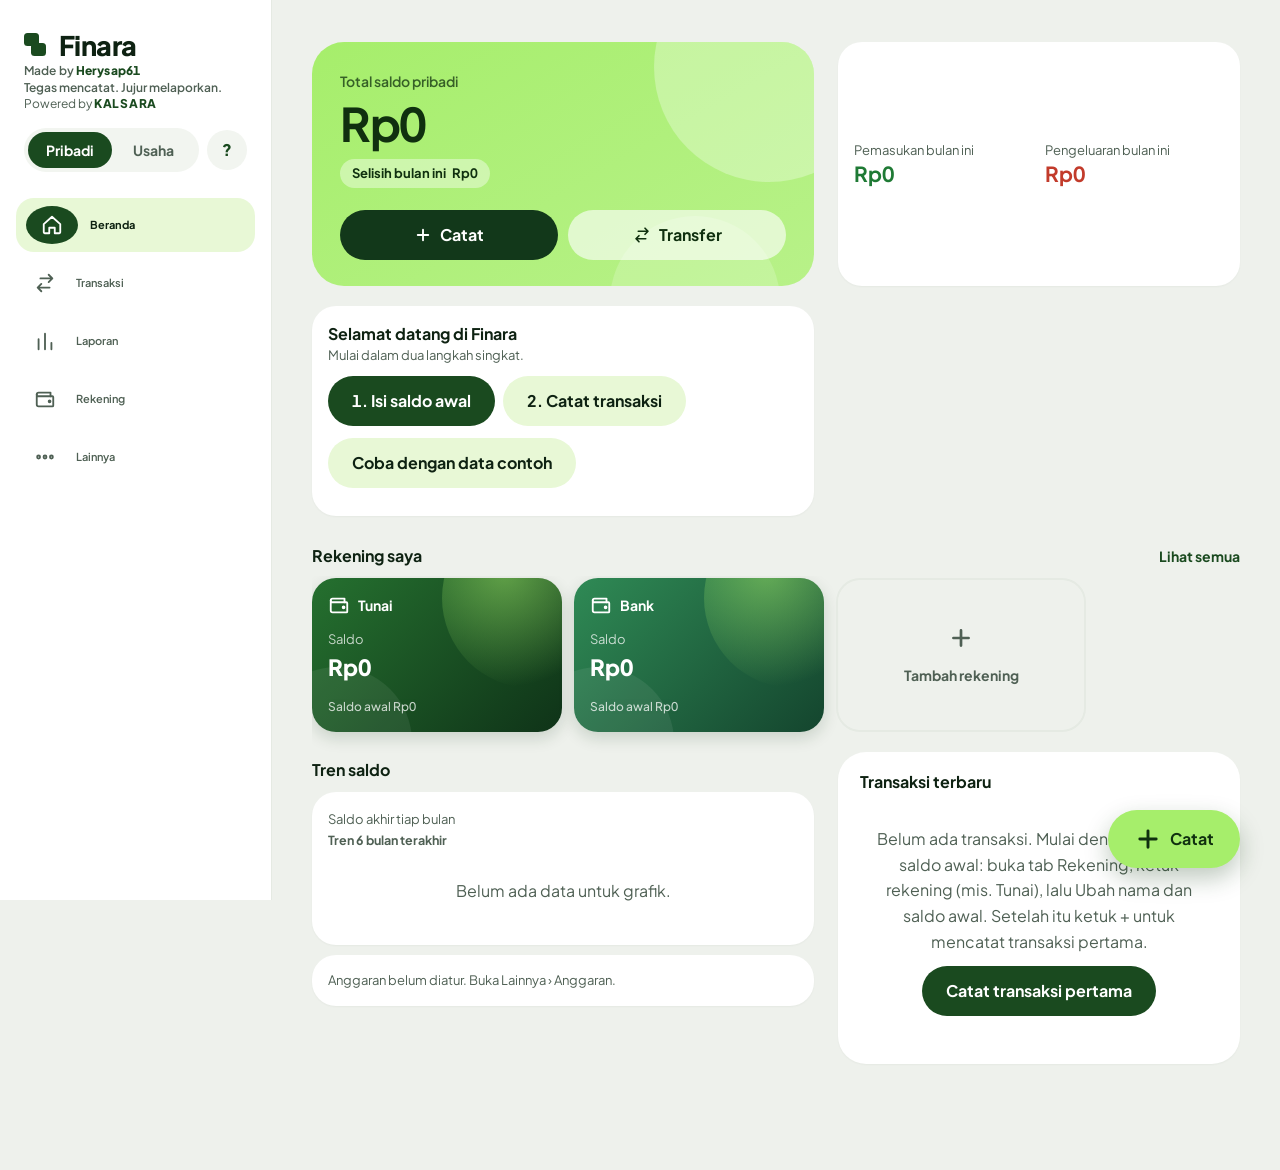
==== commit 98e614dc: "Update Finara v1.2" ====
--- a/index.html
+++ b/index.html
@@ -4,614 +4,13 @@
 <meta name="theme-color" content="#eef1ec" media="(prefers-color-scheme: light)"><meta name="theme-color" content="#0b160e" media="(prefers-color-scheme: dark)">
 <title>Finara</title>
 <meta name="description" content="Finara: pencatat keuangan pribadi dan usaha. Made by Herysap61.">
-<meta name="mobile-web-app-capable" content="yes"><meta name="apple-mobile-web-app-capable" content="yes"><meta name="apple-mobile-web-app-title" content="Finara"><meta name="apple-mobile-web-app-status-bar-style" content="default"><meta name="author" content="Herysap61"><meta property="og:title" content="Finara"><meta property="og:description" content="Pencatat keuangan pribadi dan usaha. Gratis, jalan offline, data tersimpan di perangkat Anda."><meta property="og:type" content="website"><meta property="og:image" content="icon-512.png"><link rel="preconnect" href="https://fonts.googleapis.com"><link rel="preconnect" href="https://fonts.gstatic.com" crossorigin><link rel="stylesheet" href="https://fonts.googleapis.com/css2?family=Plus+Jakarta+Sans:wght@400;500;600;700;800&display=swap">
+<meta name="mobile-web-app-capable" content="yes"><meta name="apple-mobile-web-app-capable" content="yes"><meta name="apple-mobile-web-app-title" content="Finara"><meta name="apple-mobile-web-app-status-bar-style" content="default"><meta name="author" content="Herysap61"><meta property="og:title" content="Finara"><meta property="og:description" content="Pencatat keuangan pribadi dan usaha. Gratis, jalan offline, data tersimpan di perangkat Anda."><meta property="og:type" content="website"><meta property="og:image" content="https://USERNAME.github.io/finara/icon-512.png"><link rel="preconnect" href="https://fonts.googleapis.com"><link rel="preconnect" href="https://fonts.gstatic.com" crossorigin><link rel="stylesheet" href="https://fonts.googleapis.com/css2?family=Plus+Jakarta+Sans:wght@400;500;600;700;800&display=swap">
 <link rel="manifest" href="manifest.webmanifest"><link rel="icon" href="icon.svg" type="image/svg+xml"><link rel="icon" href="icon-192.png" sizes="192x192" type="image/png"><link rel="apple-touch-icon" href="apple-touch-icon.png">
 
-<style>
-:root{--bg:#eef1ec;--sf:#fff;--ink:#0e2212;--mu:#657568;--ln:#e5eae3;--field:#f2f5f0;--pos:#1f7a35;--neg:#c23b2b;--sh:0 10px 30px rgba(14,40,20,.12);--rail:272px;color-scheme:light;
---p-ac:#1a4a1f;--p-on:#fff;--p-ac2:#a6ee6b;--p-on2:#10300f;--p-tint:#e8f8d6;--p-at:#1a4a1f;
---u-ac:#0f4c52;--u-on:#fff;--u-ac2:#8fe6da;--u-on2:#06302f;--u-tint:#dcf5f1;--u-at:#0f4c52}
-@media(prefers-color-scheme:dark){:root:not([data-theme="light"]){--bg:#0b160e;--sf:#142218;--ink:#ecf6e8;--mu:#93a698;--ln:#213a29;--field:#0f1c13;--pos:#7fdc8f;--neg:#ff8d7a;--sh:0 10px 30px rgba(0,0,0,.5);color-scheme:dark;
---p-ac:#a6ee6b;--p-on:#10300f;--p-tint:#1d3a24;--p-at:#a6ee6b;--u-ac:#8fe6da;--u-on:#06302f;--u-tint:#15363a;--u-at:#8fe6da}}
-:root[data-theme="dark"]{--bg:#0b160e;--sf:#142218;--ink:#ecf6e8;--mu:#93a698;--ln:#213a29;--field:#0f1c13;--pos:#7fdc8f;--neg:#ff8d7a;--sh:0 10px 30px rgba(0,0,0,.5);color-scheme:dark;
---p-ac:#a6ee6b;--p-on:#10300f;--p-tint:#1d3a24;--p-at:#a6ee6b;--u-ac:#8fe6da;--u-on:#06302f;--u-tint:#15363a;--u-at:#8fe6da}
-*{box-sizing:border-box;-webkit-tap-highlight-color:transparent}
-html{-webkit-text-size-adjust:100%;text-size-adjust:100%;scroll-padding-top:96px}
-body{--ac:var(--p-ac);--on:var(--p-on);--ac2:var(--p-ac2);--on2:var(--p-on2);--tint:var(--p-tint);--at:var(--p-at);margin:0;min-height:100vh;min-height:100dvh;background:var(--bg);color:var(--ink);font:400 16px/1.5 "Plus Jakarta Sans","Avenir Next","Segoe UI",Roboto,system-ui,sans-serif;font-variant-numeric:tabular-nums;touch-action:manipulation;padding:0 env(safe-area-inset-right) calc(116px + env(safe-area-inset-bottom)) env(safe-area-inset-left)}
-body[data-mode="u"]{--ac:var(--u-ac);--on:var(--u-on);--ac2:var(--u-ac2);--on2:var(--u-on2);--tint:var(--u-tint);--at:var(--u-at)}
-body.lock{overflow:hidden}
-:focus-visible{outline:3px solid var(--ac);outline-offset:2px}
-p{margin:.6em 0}
-.rail{display:contents}
-header{position:sticky;top:0;z-index:11;display:flex;align-items:center;justify-content:space-between;gap:12px;padding:calc(env(safe-area-inset-top) + 12px) 18px 10px;background:var(--bg)}
-.brand{display:flex;flex-direction:column;line-height:1.15;min-width:0}
-.brand h1{margin:0;display:flex;align-items:center;gap:9px;font-weight:800;font-size:clamp(23px,6.5vw,27px);letter-spacing:-.02em}
-.brand h1::before{content:"";flex:none;width:26px;height:26px;background:var(--at);-webkit-mask:url("data:image/svg+xml,%3Csvg xmlns='http://www.w3.org/2000/svg' viewBox='0 0 26 26'%3E%3Crect x='0' y='0' width='15' height='13' rx='3.5'/%3E%3Crect x='7' y='10' width='15' height='13' rx='3.5'/%3E%3C/svg%3E") center/contain no-repeat;mask:url("data:image/svg+xml,%3Csvg xmlns='http://www.w3.org/2000/svg' viewBox='0 0 26 26'%3E%3Crect x='0' y='0' width='15' height='13' rx='3.5'/%3E%3Crect x='7' y='10' width='15' height='13' rx='3.5'/%3E%3C/svg%3E") center/contain no-repeat}
-.tag{font-size:12px;font-weight:600;margin-top:3px;color:var(--mu)}
-.by{font-size:12px;font-weight:600;color:var(--mu);margin-top:3px;letter-spacing:.01em}.by b{color:var(--at);font-weight:800}
-.credit{text-align:center;color:var(--mu);font-size:12px;margin:22px 0 4px}.credit b{color:var(--at)}
-.pw{font-size:11px;color:var(--mu);margin-top:2px}.pw b{color:var(--at);font-weight:800;letter-spacing:.06em}
-.hr{display:flex;gap:8px;align-items:center;flex:none}
-.seg{display:flex;background:var(--sf);border-radius:999px;padding:4px;box-shadow:0 1px 2px rgba(14,40,20,.06)}
-.seg button{min-height:36px;padding:0 16px;border:0;border-radius:999px;background:none;color:var(--mu);font:inherit;font-size:14px;font-weight:700;cursor:pointer;transition:background-color .15s,color .15s}
-.seg button.on{background:var(--ac);color:var(--on)}
-.hb{width:40px;height:40px;border-radius:50%;border:0;background:var(--sf);color:var(--at);font:inherit;font-weight:800;font-size:16px;flex:none;cursor:pointer;box-shadow:0 1px 2px rgba(14,40,20,.08)}
-.hb.off{background:var(--sf);color:var(--mu);opacity:.8}
-main{--pad:18px;max-width:680px;margin:0 auto;padding:4px var(--pad)}
-h2{font-size:clamp(22px,5.5vw,28px);line-height:1.2;font-weight:800;letter-spacing:-.5px;margin:14px 0 12px;text-wrap:balance}
-h3{font-size:16px;font-weight:700;margin:24px 0 8px}
-small{display:block;color:var(--mu);font-size:13px;line-height:1.4;overflow-wrap:anywhere}
-.bf{overflow-wrap:anywhere}
-.hero{container-type:inline-size;position:relative;isolation:isolate;background:var(--ac2);color:var(--on2);border-radius:32px;padding:24px 22px 22px;margin:10px 0;overflow:hidden}
-.hero::before,.hero::after{content:"";position:absolute;z-index:-1;border-radius:50%;background:rgba(255,255,255,.3)}
-.hero::before{width:230px;height:230px;right:-70px;top:-90px}
-.hero::after{width:170px;height:170px;right:34px;bottom:-100px;background:rgba(255,255,255,.18)}
-.hero small{color:var(--on2);opacity:.75;font-weight:600;font-size:14px}
-.hero b{display:block;margin-top:6px;font-size:clamp(2rem,9vw,2.9rem);font-weight:700;letter-spacing:-.03em;line-height:1.1;white-space:nowrap}
-.qa{display:flex;gap:10px;margin-top:22px}
-.qa .btn{flex:1;display:inline-flex;align-items:center;justify-content:center;gap:8px;padding:0 14px}
-.hero .btn{background:#12381a;color:#fff}.hero .btn.ghost{background:rgba(255,255,255,.62);color:#10300f;box-shadow:none}
-.c{background:var(--sf);border-radius:24px;padding:16px;margin:10px 0;box-shadow:0 1px 2px rgba(14,40,20,.04)}
-.g2{display:grid;grid-template-columns:repeat(2,minmax(0,1fr));gap:12px}
-.g2>div{container-type:inline-size;min-width:0}
-.g2 b{display:block;margin-top:2px;font-size:1.3rem;line-height:1.25;white-space:nowrap}
-.pos{color:var(--pos)}.neg{color:var(--neg)}
-.row{display:flex;gap:8px;flex-wrap:wrap;margin:12px 0}
-.btn{min-height:48px;padding:0 24px;border:0;border-radius:999px;background:var(--ac);color:var(--on);font:inherit;font-weight:700;cursor:pointer}
-.btn.ghost{background:var(--tint);color:var(--ink);box-shadow:none}
-.chip{flex:none;min-height:40px;padding:0 16px;border:0;border-radius:999px;background:var(--sf);color:var(--ink);font:inherit;font-size:14px;font-weight:600;white-space:nowrap;cursor:pointer;box-shadow:0 1px 2px rgba(14,40,20,.05)}
-.chip.on{background:var(--ac);color:var(--on)}
-.chips{flex-wrap:nowrap;overflow-x:auto;margin-inline:calc(-1*var(--pad));padding:0 var(--pad);scrollbar-width:none}.chips::-webkit-scrollbar{display:none}
-.btn,.chip,.tx,.list-btn,.fab,nav button,nav b{transition:background-color .15s,color .15s,transform .1s,filter .15s}
-.btn:active,.chip:active,.list-btn:active,.fab:active{transform:scale(.98)}
-.tx{display:flex;flex-wrap:wrap;align-items:center;gap:4px 12px;width:100%;margin:0;padding:13px 4px;border:0;border-bottom:1px solid var(--ln);border-radius:0;background:none;color:inherit;font:inherit;text-align:left;cursor:pointer}
-.tx:last-child{border-bottom:0}
-.tx.v{opacity:.55;text-decoration:line-through;cursor:default}
-.gr{flex:1 1 130px;min-width:0;font-weight:600;overflow-wrap:break-word}.gr{font-size:15px;line-height:1.35}.gr small{font-weight:400;font-size:12.5px;margin-top:2px}
-.tx>span:last-child{flex:none;margin-left:auto;font-weight:700;white-space:nowrap}
-.av{width:44px;height:44px;border-radius:50%;display:grid;place-items:center;font-style:normal;font-weight:800;background:var(--tint);color:var(--at);flex:none}
-.av.pos{background:color-mix(in srgb,var(--pos) 15%,var(--sf));color:var(--pos)}
-.av.neg{background:color-mix(in srgb,var(--neg) 14%,var(--sf));color:var(--neg)}
-.lst,.d-b{background:var(--sf);border-radius:28px;padding:4px 16px;box-shadow:0 1px 2px rgba(14,40,20,.04)}
-.d-b{margin:10px 0;padding:6px 16px 8px}
-.d-b>h3:first-child{margin:12px 0 4px}
-.lst .empty,.d-b .empty{padding:28px 8px}
-.bar{height:10px;background:var(--tint);border-radius:5px;overflow:hidden;margin:6px 0 14px}.bar i{display:block;height:100%;background:var(--ac2);border-radius:5px}.bar i.over{background:var(--neg)}
-body[data-mode="p"] .bar i{background:var(--ac)}
-table{width:100%;border-collapse:collapse}td{padding:10px 0;border-bottom:1px solid var(--ln);vertical-align:top}tr:last-child td{border:0}td+td{text-align:right;font-weight:700;white-space:nowrap;padding-left:12px}
-.hint{cursor:pointer;background:var(--tint);color:var(--ink);border-radius:14px;padding:10px 12px;margin:10px 0;font-size:13px;line-height:1.45}
-.hint.fold{display:-webkit-box;-webkit-line-clamp:1;-webkit-box-orient:vertical;overflow:hidden}
-.hs{float:right;margin:0 0 0 8px;background:var(--field);box-shadow:none}
-body.nohint .hint{display:none}
-.empty{color:var(--mu);padding:24px 8px;text-align:center}
-.list-btn{position:relative;display:block;width:100%;margin:8px 0;padding:17px 46px 17px 18px;border:0;border-radius:20px;background:var(--sf);color:inherit;font:inherit;font-weight:600;text-align:left;cursor:pointer;box-shadow:0 1px 2px rgba(14,40,20,.04)}
-.list-btn::after{content:"";position:absolute;right:22px;top:50%;width:8px;height:8px;border:solid var(--mu);border-width:2px 2px 0 0;transform:translateY(-50%) rotate(45deg)}
-.tools{display:grid;gap:8px;margin-bottom:12px}.tools input,.tools select{margin:0;background-color:var(--sf)}
-.cards{display:grid;gap:12px;grid-template-columns:repeat(auto-fill,minmax(min(100%,230px),1fr))}
-.cards .c{margin:0;container-type:inline-size}.cards b{display:block;margin-top:2px;font-size:1.5rem;white-space:nowrap}
-.d-a>h3:first-child,.rep-b>h3:first-child{margin-top:16px}
-label{display:block;margin:14px 0 0;font-size:13px;font-weight:600;color:var(--mu)}
-input,select,textarea{display:block;width:100%;min-height:50px;margin-top:6px;padding:12px 16px;border:0;border-radius:16px;background:var(--field);color:var(--ink);font:inherit;font-size:16px;font-weight:500;box-shadow:none}
-input:focus,select:focus,textarea:focus{outline:2px solid var(--ac);outline-offset:0;box-shadow:none}
-select{-webkit-appearance:none;appearance:none;padding-right:42px;background-repeat:no-repeat;background-position:right 14px center;background-size:16px;background-image:url("data:image/svg+xml,%3Csvg xmlns='http://www.w3.org/2000/svg' viewBox='0 0 24 24' fill='none' stroke='%23778a7b' stroke-width='2.5' stroke-linecap='round' stroke-linejoin='round'%3E%3Cpath d='m6 9 6 6 6-6'/%3E%3C/svg%3E")}
-input[type=date]{-webkit-appearance:none;appearance:none;text-align:left}
-textarea{height:120px;font-family:ui-monospace,Menlo,Consolas,monospace;font-size:13px;line-height:1.4;resize:vertical}#rs{font-size:16px}
-nav{position:fixed;z-index:12;left:max(14px,env(safe-area-inset-left));right:max(14px,env(safe-area-inset-right));bottom:calc(env(safe-area-inset-bottom) + 10px);display:flex;gap:2px;padding:8px 6px 7px;background:var(--sf);border-radius:30px;box-shadow:var(--sh)}
-nav button{flex:1;min-width:0;display:flex;flex-direction:column;align-items:center;gap:3px;padding:0;border:0;background:none;color:var(--mu);font:inherit;font-size:10.5px;font-weight:600;cursor:pointer}
-nav b{display:grid;place-items:center;width:44px;max-width:100%;height:36px;border-radius:999px}
-nav button.on{color:var(--ink);font-weight:700}nav button.on b{background:var(--ac);color:var(--on)}
-nav span{max-width:100%;overflow:hidden;text-overflow:ellipsis;white-space:nowrap}
-.fab{position:fixed;z-index:12;right:max(18px,env(safe-area-inset-right));bottom:calc(env(safe-area-inset-bottom) + 96px);display:flex;align-items:center;justify-content:center;gap:8px;min-width:58px;height:58px;padding:0;border:0;border-radius:50%;background:var(--ac2);color:var(--on2);font:inherit;font-weight:700;box-shadow:0 10px 24px rgba(20,60,20,.28);cursor:pointer}.fab span{display:none}
-#sh{position:fixed;inset:0;z-index:20;display:none;align-items:flex-end;justify-content:center;background:rgba(8,24,12,.5);-webkit-backdrop-filter:blur(3px);backdrop-filter:blur(3px)}
-#sh.on{display:flex;animation:fade .2s}
-#shc:focus{outline:none}#shc{width:100%;max-width:640px;max-height:92vh;max-height:92dvh;overflow:auto;overscroll-behavior:contain;background:var(--sf);border-radius:32px 32px 0 0;padding:10px 20px calc(env(safe-area-inset-bottom) + 20px);box-shadow:var(--sh)}
-#shc::before{content:"";display:block;width:44px;height:4px;border-radius:2px;background:var(--ln);margin:0 auto 10px}
-#sh.on #shc{animation:up .3s cubic-bezier(.2,.8,.2,1)}
-#shc .row .btn{flex:1 1 150px}
-#shc .c{background:var(--field);box-shadow:none}
-#shc .tx{padding-inline:2px}
-#toast{position:fixed;left:50%;transform:translateX(-50%);bottom:calc(env(safe-area-inset-bottom) + 108px);max-width:calc(100% - 32px);padding:11px 18px;border-radius:999px;background:#12381a;color:#fff;font-size:14px;font-weight:600;text-align:center;z-index:30;display:none;box-shadow:var(--sh)}
-.rep-b b{white-space:nowrap}
-.c.acc{padding-right:40px}
-.acc{display:block;width:100%;border:0;font:inherit;color:inherit;text-align:left;cursor:pointer;position:relative;padding-right:40px}
-.acc::after{content:"";position:absolute;right:18px;top:50%;width:8px;height:8px;border:solid var(--mu);border-width:2px 2px 0 0;transform:translateY(-50%) rotate(45deg)}
-#ao[readonly]{opacity:.75}
-.srow{display:grid;grid-template-columns:minmax(0,1fr) minmax(0,1fr) 40px;gap:8px;align-items:start;margin-top:8px}.srow input{margin:0}
-.sx{width:40px;height:50px;border:0;border-radius:16px;background:var(--field);color:var(--mu);font:inherit;font-size:22px;cursor:pointer}
-@media(max-width:480px){.srow{grid-template-columns:minmax(0,1fr) 40px}.srow .sn{grid-column:1/-1}}
-tr.sub td{padding:4px 0 4px 14px;font-size:14px;color:var(--mu);border-bottom:0}tr.sub td+td{font-weight:600}
-.say{min-height:1.4em;margin-top:4px;color:var(--at);font-weight:600}
-@keyframes fade{from{opacity:0}}@keyframes up{from{transform:translateY(40px);opacity:.6}}@keyframes pop{from{transform:scale(.96);opacity:0}}
-@media(hover:hover){.btn:hover,.fab:hover{filter:brightness(1.08)}.tx:hover:not(.v){background:color-mix(in srgb,var(--tint) 55%,transparent)}.list-btn:hover{background:color-mix(in srgb,var(--sf) 92%,var(--ac2))}.chip:not(.on):hover{box-shadow:inset 0 0 0 1px var(--mu)}nav button:not(.on):hover{color:var(--ink)}}
-.ana{display:block}
-.an{padding:18px 16px 14px}
-.an-h{display:flex;justify-content:space-between;align-items:flex-start;gap:10px}.an-h>div{flex:1;min-width:0}
-.big{display:block;margin-top:2px;font-size:clamp(1.55rem,7vw,2rem);font-weight:800;letter-spacing:-.02em;white-space:nowrap;line-height:1.2}
-.shd2{display:block;font-size:1.05rem;font-weight:800;margin-top:2px}
-.pill{flex:none;display:inline-flex;align-items:center;padding:9px 14px;border-radius:999px;background:var(--sf);box-shadow:inset 0 0 0 1px var(--ln);font-size:13px;font-weight:700;white-space:nowrap}
-.ch{max-height:230px;--bk:color-mix(in srgb,var(--ink) 78%,var(--sf));display:block;width:100%;height:auto;margin-top:8px;overflow:visible;touch-action:pan-y;user-select:none;-webkit-user-select:none}
-.an{--bk:color-mix(in srgb,var(--ink) 78%,var(--sf))}
-.ch text{font-family:inherit}.ch .ax{fill:var(--mu);font-size:10px;font-weight:600}
-.ch .hit,.ch .hx{fill:transparent;cursor:pointer}
-.ch .tl,.ch .tc,.ch .tb,.ch .tt,.ch .tc0,.ch .tc1{pointer-events:none}
-.ch .tc{fill:var(--sf);stroke:var(--ac);stroke-width:2.5}
-.ch .tb{fill:#12381a}.ch .tt{fill:#fff;font-size:10.5px;font-weight:700}
-.ce{padding:28px 8px}
-.lgd{display:flex;gap:16px;margin-top:8px;font-size:12px;font-weight:600;color:var(--mu)}.lgd i{display:inline-block;width:9px;height:9px;border-radius:50%;margin-right:6px}
-.lgd i.dash{width:16px;height:0;border-radius:0;border-top:2px dashed var(--ink);background:none;opacity:.7;vertical-align:middle}
-.rd{display:flex;flex-wrap:wrap;align-items:center;gap:6px 14px;margin-top:10px;font-size:12px;font-weight:600;color:var(--mu)}.rd i{display:inline-block;width:9px;height:9px;border-radius:50%;margin-right:6px}.rd b{color:var(--ink);font-weight:800}.rd .rl{color:var(--ink);font-weight:800;font-size:13px}
-.dl{font-weight:700;font-size:12.5px;margin-top:4px}.dl.up{color:var(--neg)}.dl.dn{color:var(--pos)}.dl.na{color:var(--mu)}
-.wk{display:flex;gap:14px;align-items:flex-end;justify-content:space-between;padding:18px 16px}
-.wk-l{flex:1 1 0;min-width:0}
-.wk-b{flex:0 0 44%;display:flex;gap:5px;align-items:stretch;height:86px}
-.wb{flex:1;min-width:0;display:flex;flex-direction:column;align-items:center;gap:4px}
-.wb u{display:flex;align-items:flex-end;width:100%;flex:1;text-decoration:none}
-.wb i{display:block;width:100%;border-radius:6px;background:color-mix(in srgb,var(--ac2) 30%,var(--sf))}
-.wb.on i{background:var(--ac2)}
-.wb em{font-style:normal;font-size:10px;font-weight:600;color:var(--mu);line-height:1}
-.dnt{display:grid;place-items:center;margin:4px 0 10px}.dnt svg{width:min(190px,62%);height:auto;overflow:visible}
-.li{display:flex;align-items:center;gap:10px;padding:10px 0;border-bottom:1px solid var(--ln)}.li:last-child{border:0}
-.li i{width:10px;height:10px;border-radius:50%;flex:none}.li span{flex:1;min-width:0;font-weight:600}.li small{font-weight:400}.li b{font-weight:700;white-space:nowrap}
-.shd{display:flex;align-items:center;justify-content:space-between;gap:8px}.shd h3{margin:18px 0 8px}
-.lk{border:0;background:none;color:var(--at);font:inherit;font-weight:700;font-size:14px;cursor:pointer;padding:6px 0;margin-top:10px}
-.d-s{min-width:0}
-.bcard{position:relative;isolation:isolate;overflow:hidden;display:flex;flex-direction:column;justify-content:space-between;gap:14px;min-height:150px;padding:16px;border:0;border-radius:24px;color:#fff;font:inherit;text-align:left;cursor:pointer;background:linear-gradient(135deg,#25702f,#0f3318);box-shadow:0 6px 16px rgba(15,50,20,.16)}
-.bcard::before,.bcard::after{content:"";position:absolute;z-index:-1;border-radius:50%}
-.bcard::before{width:180px;height:180px;right:-60px;top:-70px;background:radial-gradient(circle at 35% 35%,rgba(166,238,107,.5),rgba(166,238,107,0) 70%)}
-.bcard::after{width:150px;height:150px;left:-50px;bottom:-85px;background:rgba(255,255,255,.07)}
-.bcard.v1{background:linear-gradient(135deg,#2f8a55,#14452e)}
-.bcard.v2{background:linear-gradient(135deg,#1c3a26,#0a150e)}
-.bcard.v3{background:linear-gradient(135deg,#c4f7a0,#8fdc5a);color:#10300f}
-body[data-mode="u"] .bcard.v0{background:linear-gradient(135deg,#17757a,#0a343a)}
-body[data-mode="u"] .bcard.v1{background:linear-gradient(135deg,#2a8f8a,#124c52)}
-body[data-mode="u"] .bcard.v2{background:linear-gradient(135deg,#1d3550,#0b1624)}
-body[data-mode="u"] .bcard.v3{background:linear-gradient(135deg,#b6f3ea,#78d8cb);color:#06302f}
-.bt{display:flex;align-items:center;gap:8px;font-weight:700;font-size:14px;min-width:0}.bt svg{flex:none}.bn{min-width:0;overflow:hidden;text-overflow:ellipsis;white-space:nowrap}
-.bm small{color:inherit;opacity:.75}.cards .bcard b{margin-top:2px;font-size:1.4rem;font-weight:800}
-.bf{font-size:12px;opacity:.75;font-weight:500}
-.bcard.add{align-items:center;justify-content:center;background:none;color:var(--mu);box-shadow:inset 0 0 0 2px var(--ln);font-weight:700;font-size:14px}
-.bcard.add::before,.bcard.add::after{display:none}
-.strip{scroll-padding-inline:var(--pad);display:flex;overflow-x:auto;gap:12px;scroll-snap-type:x mandatory;margin-inline:calc(-1*var(--pad));padding:2px var(--pad) 30px;margin-bottom:-20px;scrollbar-width:none}.strip::-webkit-scrollbar{display:none}
-.strip .bcard{flex:0 0 min(78%,250px);scroll-snap-align:start}
-.cards.bc{grid-template-columns:repeat(auto-fill,minmax(min(100%,260px),1fr))}
-@media(min-width:720px){.strip{margin-inline:0;padding-inline:0}.strip .bcard{flex-basis:250px}.big{font-size:2rem}}
-@media(min-width:1024px){
-.d-s{grid-column:1/-1}
-.ana{display:grid;grid-template-columns:repeat(2,minmax(0,1fr));gap:0 24px;align-items:start}
-.ana>.c:nth-child(2){grid-column:2;grid-row:1/span 2}
-.ana>.c:nth-child(1){grid-column:1}.ana>.c:nth-child(3){grid-column:1}}
-@media(max-width:719px){.tag,.pw{display:none}}
-@media(max-width:380px){.g2{grid-template-columns:1fr}header{flex-wrap:wrap}.hr{width:100%}.seg{flex:1}.seg button{flex:1}}
-@media(max-width:360px){main{--pad:14px}header{padding-inline:14px}.seg button{padding:0 12px}.hero{padding:20px 18px;border-radius:28px}.c{padding:14px}.tx{gap:10px}.av{width:38px;height:38px}nav button{font-size:10px}nav b{width:38px}.qa .btn{padding:0 8px;font-size:14px}}
-@media(min-width:720px){
-main{--pad:28px;max-width:780px;padding-top:8px}header{padding-inline:28px}
-nav{left:50%;right:auto;width:min(560px,calc(100% - 48px));transform:translateX(-50%)}
-.fab{right:28px}.chips{flex-wrap:wrap;overflow:visible;margin-inline:0;padding-inline:0}
-.tools{grid-template-columns:1fr 240px}.cards,.menu{grid-template-columns:repeat(auto-fill,minmax(min(100%,280px),1fr))}.menu{display:grid;gap:0 12px}
-#sh{align-items:center;padding:24px}#shc{max-width:600px;max-height:88vh;max-height:88dvh;border-radius:32px;padding:26px 30px}#shc::before{display:none}#sh.on #shc{animation:pop .22s ease-out}}
-@media(min-width:1024px){
-:root{--rail:272px}
-body{padding:0 0 40px var(--rail)}
-.rail{display:flex;flex-direction:column;position:fixed;inset:0 auto 0 0;width:var(--rail);padding:30px 16px 20px;background:var(--sf);border-right:1px solid var(--ln);overflow-y:auto;z-index:15}
-header{position:static;flex-direction:column;align-items:stretch;gap:18px;padding:0 8px 26px;background:none}
-.rail .seg{background:var(--field);flex:1;box-shadow:none}.seg button{flex:1}.rail .hb{background:var(--field);box-shadow:none}
-nav{position:static;flex-direction:column;gap:4px;width:auto;padding:0;background:none;border-radius:0;box-shadow:none;transform:none}
-nav button{flex-direction:row;justify-content:flex-start;gap:12px;padding:8px 10px;border-radius:18px;font-size:15px}
-nav button.on{background:var(--tint)}nav b{width:38px;height:38px;border-radius:50%}
-main{--pad:40px;max-width:1120px;padding:32px var(--pad) 56px}
-h2{font-size:32px;margin:0 0 16px}
-.dash{display:grid;grid-template-columns:minmax(0,1.25fr) minmax(0,1fr);gap:0 24px;align-items:start}
-.dash .stats{align-self:stretch;align-content:center;margin:10px 0}.d-a,.d-b{min-width:0}
-.hero{padding:30px 28px 26px}
-.rep{display:grid;grid-template-columns:minmax(0,1fr) minmax(0,1fr);gap:0 24px;align-items:start}.rep>.c{margin-top:10px}
-.lst{padding:6px 22px}.d-b{padding:6px 22px 8px}
-.fab{bottom:32px;right:40px;padding:0 26px;border-radius:999px}.fab span{display:inline}
-#toast{left:calc(50% + var(--rail)/2);bottom:32px}}
-@media(min-width:1440px){:root{--rail:288px}main{max-width:1240px}}
-@media(max-height:500px) and (orientation:landscape) and (max-width:1023px){
-header{padding-top:calc(env(safe-area-inset-top) + 6px);padding-bottom:4px}.tag,.pw{display:none}.brand h1{font-size:22px}
-body{padding-bottom:calc(84px + env(safe-area-inset-bottom))}
-nav{left:50%;right:auto;transform:translateX(-50%);width:min(520px,calc(100% - 200px));padding:4px;border-radius:24px;bottom:calc(env(safe-area-inset-bottom) + 8px)}
-nav button{flex-direction:row;justify-content:center;gap:6px;min-height:40px;font-size:12px}nav b{width:30px;height:30px}
-.fab{width:52px;min-width:52px;height:52px;bottom:calc(env(safe-area-inset-bottom) + 12px);right:max(16px,env(safe-area-inset-right))}
-#toast{bottom:calc(env(safe-area-inset-bottom) + 76px)}
-#sh{padding:8px}#shc{max-height:calc(100vh - 16px);max-height:calc(100dvh - 16px)}}
-@media(prefers-reduced-motion:reduce){*,*::before,*::after{animation:none!important;transition:none!important;scroll-behavior:auto!important}}
-#spl{position:fixed;inset:0;z-index:50;display:grid;place-content:center;justify-items:center;gap:6px;background:var(--bg);transition:opacity .4s;animation:spl 0s 3s forwards}
-#spl.x{opacity:0;pointer-events:none}#spl img{width:76px;height:76px;border-radius:22px;box-shadow:var(--sh)}
-#spl b{font-size:30px;font-weight:800;letter-spacing:-.02em;margin-top:8px}#spl small{font-weight:600}#spl small b{font-size:inherit;margin:0;color:var(--at);font-weight:800}
-@keyframes spl{to{visibility:hidden}}
-
-.tx{touch-action:pan-y}.tx.sw{transition:none;position:relative;background:var(--sf)}
-.tx.sw::after{content:"Batalkan";position:absolute;left:100%;top:0;bottom:0;width:100vw;display:flex;align-items:center;padding-left:16px;background:var(--neg);color:var(--bg);font-weight:700;font-size:13px}
-.lst,.d-b{overflow:hidden}
-
-/* ===== Pembaruan UI/UX v1.1 ===== */
-header{-webkit-backdrop-filter:saturate(1.4) blur(14px);backdrop-filter:saturate(1.4) blur(14px);background:color-mix(in srgb,var(--bg) 88%,transparent)}
-@media(min-width:1024px){header{background:none;-webkit-backdrop-filter:none;backdrop-filter:none}}
-::selection{background:var(--ac2);color:var(--on2)}
-.hero{background:linear-gradient(150deg,var(--ac2),color-mix(in srgb,var(--ac2) 80%,#fff))}
-.hero .hm{display:inline-flex;align-items:center;gap:6px;margin-top:10px;padding:5px 12px;border-radius:999px;background:rgba(255,255,255,.4);font-size:13px;font-weight:700;color:var(--on2)}
-.hero .hm i{font-style:normal}
-.btn{min-height:50px}
-.tx{min-height:64px}
-.chip{min-height:42px}
-@media(min-width:361px){nav button{font-size:11px}}
-nav b{transition:background-color .2s,color .2s,width .2s}
-nav button.on b{width:52px}
-.dh{display:flex;justify-content:space-between;align-items:baseline;gap:8px;padding:16px 4px 2px;font-size:12px;font-weight:700;letter-spacing:.03em;text-transform:uppercase;color:var(--mu)}
-.dh span+span{text-transform:none;letter-spacing:0;font-size:13px}
-.lst .dh:first-child,.d-b .dh:first-of-type{padding-top:10px}
-.tx:has(+.dh){border-bottom:0}
-.qk{margin:8px 0 0}
-.qk .chip{min-height:36px;padding:0 14px;background:var(--field);box-shadow:none}
-#fa{font-size:24px;font-weight:800;letter-spacing:-.01em}
-.tin{animation:tabin .28s ease-out}
-@keyframes tabin{from{opacity:0;transform:translateY(8px)}}
-#shc>.row:last-child{position:sticky;bottom:0;z-index:2;margin:14px -4px 0;padding:14px 4px calc(env(safe-area-inset-bottom) + 6px);background:linear-gradient(to bottom,transparent,var(--sf) 24%)}
-.empty{line-height:1.6}
-#toast button{min-height:32px}
-</style></head>
+<link rel="stylesheet" href="styles.css"></head>
 <body data-mode="p"><div id="spl" aria-hidden="true"><img src="icon.svg" alt=""><b>Finara</b><small>Made by <b>Herysap61</b></small></div>
 <aside class="rail"><header><div class="brand"><h1>Finara</h1><span class="by">Made by <b>Herysap61</b></span><span class="tag">Tegas mencatat. Jujur melaporkan.</span><span class="pw">Powered by <b>KALSARA</b></span></div><div class="hr"><div class="seg" id="seg"></div><button class="hb" data-a="hint" aria-label="Tampilkan atau sembunyikan bantuan">?</button></div></header><nav id="nav" aria-label="Navigasi utama"></nav></aside>
 <main id="m"><noscript><div class="c"><b>Finara belum bisa berjalan di tampilan ini</b><small>Pratinjau WhatsApp atau Files tidak menjalankan aplikasi. Buka lewat tautan web di Safari atau Chrome, bukan dari file yang dikirim.</small></div></noscript></main>
 <button class="fab" data-a="add:expense" aria-label="Catat transaksi"><svg viewBox="0 0 24 24" width="28" height="28" fill="none" stroke="currentColor" stroke-width="2.5" stroke-linecap="round"><path d="M12 5v14M5 12h14"/></svg><span>Catat</span></button>
 <div id="sh"><div id="shc" role="dialog" aria-modal="true" aria-label="Jendela formulir" tabindex="-1"></div></div><div id="toast" role="status" aria-live="polite"></div>
-<script>
-const $=s=>document.querySelector(s),K='bukukas.v1',MAXD=36;
-const FEEDBACK_URL='',VER='1.1.0'; // isi FEEDBACK_URL dengan tautan GitHub Issues agar menu Kirim masukan muncul
-const esc=s=>String(s??'').replace(/[&<>"]/g,c=>({'&':'&amp;','<':'&lt;','>':'&gt;','"':'&quot;'}[c]));
-const grp=b=>b.toString().replace(/\B(?=(\d{3})+(?!\d))/g,'.');
-const rp=n=>{n=BigInt(n);return(n<0n?'−':'')+'Rp'+grp(n<0n?-n:n)};
-const B=v=>typeof v==='bigint'?v:typeof v==='number'?(isFinite(v)?BigInt(Math.round(v)):0n):/^-?\d+$/.test(String(v))?BigInt(v):0n;
-const NB=ds=>ds.length>MAXD?-1n:BigInt(ds||'0');
-const J=o=>JSON.stringify(o,(k,v)=>typeof v==='bigint'?v.toString():v);
-const pad=n=>String(n).padStart(2,'0'),ymd=d=>d.getFullYear()+'-'+pad(d.getMonth()+1)+'-'+pad(d.getDate());
-const today=()=>ymd(new Date()),fd=s=>s.split('-').reverse().join('/');
-const uid=()=>Math.random().toString(36).slice(2,9)+Date.now().toString(36);
-const hash=s=>{let h=2166136261;for(let i=0;i<s.length;i++){h^=s.charCodeAt(i);h=Math.imul(h,16777619)}return(h>>>0).toString(16)};
-// Jenis transaksi: s = pengaruh ke total saldo; cat = jenis kategori; only = khusus workspace
-const T={income:{l:'Pendapatan',s:1,cat:'in'},expense:{l:'Pengeluaran',s:-1,cat:'out'},transfer:{l:'Transfer',s:0},
-capital:{l:'Modal pemilik',s:1,only:'u'},draw:{l:'Penarikan pemilik',s:-1,only:'u'},loan_in:{l:'Pinjaman diterima',s:1},
-loan_prin:{l:'Bayar pokok pinjaman',s:-1},loan_int:{l:'Bayar bunga pinjaman',s:-1,cat:'out'},refund:{l:'Refund/retur',s:1,cat:'out'},
-adjp:{l:'Koreksi saldo (+)',s:1},adjm:{l:'Koreksi saldo (−)',s:-1}};
-const TH={income:'Uang masuk dari penghasilan atau penjualan. Saldo rekening bertambah, dan jumlahnya masuk ke pendapatan serta laba. Jurnal: debit rekening, kredit pendapatan.',expense:'Uang keluar untuk biaya. Saldo rekening berkurang, dan jumlahnya masuk ke pengeluaran sehingga mengurangi laba. Jurnal: debit beban, kredit rekening.',transfer:'Memindahkan uang antar rekening Anda sendiri. Total uang tidak berubah, jadi tidak dihitung sebagai pendapatan atau pengeluaran.',capital:'Uang pribadi yang Anda masukkan ke usaha. Saldo usaha bertambah, tetapi ini bukan penjualan sehingga tidak menambah laba. Dicatat sebagai modal pemilik.',draw:'Uang usaha yang Anda ambil untuk diri sendiri. Saldo usaha berkurang, tetapi ini bukan biaya sehingga tidak mengurangi laba.',loan_in:'Uang pinjaman yang masuk. Saldo bertambah dan kewajiban (utang) naik, tetapi ini bukan pendapatan.',loan_prin:'Cicilan pokok pinjaman. Saldo berkurang dan kewajiban turun, tetapi ini bukan beban. Bunganya dicatat terpisah.',loan_int:'Bunga pinjaman adalah biaya. Saldo berkurang dan laba ikut berkurang.',refund:'Uang kembali dari pembelian atau biaya yang dibatalkan. Saldo bertambah dan mengurangi pengeluaran pada kategori itu, bukan dihitung sebagai pendapatan.',adjp:'Menyesuaikan saldo agar sama dengan kenyataan, misalnya setelah menghitung uang tunai. Hanya mengubah saldo, tidak masuk pendapatan atau beban.',adjm:'Menyesuaikan saldo agar sama dengan kenyataan, misalnya ada selisih hitung. Hanya mengubah saldo, tidak masuk pendapatan atau beban.'};
-function fresh(){const a=(w,n)=>({id:uid(),w,name:n,open:0n}),c=(w,k,n)=>({id:uid(),w,k,name:n});
-return{active:'p',acc:[a('p','Tunai'),a('p','Bank'),a('u','Kas usaha'),a('u','Bank usaha')],
-cat:[c('p','in','Gaji'),c('p','in','Pendapatan lain'),c('p','out','Makan'),c('p','out','Transportasi'),c('p','out','Tagihan'),c('p','out','Belanja'),c('p','out','Lainnya'),
-c('u','in','Penjualan'),c('u','in','Pendapatan lain'),c('u','out','Pembelian barang'),c('u','out','Biaya operasional'),c('u','out','Gaji karyawan'),c('u','out','Lainnya')],
-tx:[],bud:[],log:[],schema:2,rec:[],pay:[]}}
-let S,tab='home',R={p:'month',f:today(),t:today()},Q={q:'',ty:''},FM={},PEND=null;
-const SCHEMA=2;
-function migrate(s){if(!s||typeof s!=='object'||!Array.isArray(s.acc))return null;const v=s.schema||1;if(v>SCHEMA)return'new';for(const k of['tx','cat','bud','log','rec','pay'])if(!Array.isArray(s[k]))s[k]=[];s.tx=s.tx.filter(x=>x&&T[x.ty]&&typeof x.d==='string');s.rec=s.rec.filter(r=>r&&r.tpl&&T[r.tpl.ty]);if(s.active!=='p'&&s.active!=='u')s.active='p';for(const a of s.acc){a.open=B(a.open);if(Array.isArray(a.src))a.src.forEach(v=>v.amt=B(v.amt))}s.tx.forEach(x=>x.amt=B(x.amt));s.bud.forEach(v=>v.lim=B(v.lim));s.rec.forEach(r=>{if(r.tpl)r.tpl.amt=B(r.tpl.amt)});s.pay.forEach(p=>{p.amt=B(p.amt);if(Array.isArray(p.paid))p.paid.forEach(v=>v.amt=B(v.amt))});s.schema=SCHEMA;return s}
-let raw=null;try{raw=localStorage.getItem(K);S=JSON.parse(raw);if(S&&(S.schema||1)<SCHEMA)try{localStorage.setItem(K+'.v'+(S.schema||1),raw)}catch(e){}}catch(e){S=null}
-const m0=migrate(S);if(m0==='new'){document.body.innerHTML='<div style="padding:24px;font:16px/1.5 sans-serif"><b>Data berasal dari versi Finara yang lebih baru.</b><p>Perbarui aplikasi agar data tidak rusak. Data Anda tidak diubah.</p></div>';throw new Error('schema baru')}
-if(raw&&!m0){try{localStorage.setItem(K+'.rusak',raw)}catch(e){}}
-S=m0||fresh();
-function save(){try{localStorage.setItem(K,J(S))}catch(e){toast('Penyimpanan peramban tidak tersedia. Buat cadangan manual.')}}
-let TT;function toastU(t,fn){const e=$('#toast');e.textContent=t;const b=document.createElement('button');b.textContent='Urungkan';b.style.cssText='margin-left:12px;border:0;background:none;color:#a6ee6b;font:inherit;font-weight:800;text-decoration:underline;cursor:pointer';b.onclick=()=>{fn();e.style.display='none'};e.append(b);e.style.display='block';e.style.pointerEvents='auto';clearTimeout(TT);TT=setTimeout(()=>e.style.display='none',6000)}
-function toast(t){try{navigator.vibrate&&navigator.vibrate(8)}catch(x){}const e=$('#toast');e.textContent=t;e.style.display='block';clearTimeout(TT);TT=setTimeout(()=>e.style.display='none',2600)}
-const accs=()=>S.acc.filter(a=>a.w===S.active),cats=k=>S.cat.filter(c=>c.w===S.active&&c.k===k),txs=()=>S.tx.filter(x=>x.w===S.active);
-const nm=(l,id)=>(l.find(v=>v.id===id)||{}).name||'—',cmp=(a,b)=>b.d.localeCompare(a.d)||b.at-a.at;
-const eff=x=>x.ty==='transfer'?0n:BigInt(T[x.ty].s)*x.amt;
-function bal(a){let b=a.open;const td=today();for(const x of txs()){if(x.st!=='ok'||x.d>td)continue;if(x.ty==='transfer'){if(x.a===a.id)b-=x.amt;if(x.to===a.id)b+=x.amt}else if(x.a===a.id)b+=eff(x)}return b}
-function range(p){const n=new Date(),y=n.getFullYear(),m=n.getMonth();
-if(p==='day')return[today(),today()];
-if(p==='week'){const d=new Date(y,m,n.getDate()-((n.getDay()+6)%7));return[ymd(d),ymd(new Date(d.getFullYear(),d.getMonth(),d.getDate()+6))]}
-if(p==='month')return[ymd(new Date(y,m,1)),ymd(new Date(y,m+1,0))];
-if(p==='year')return[y+'-01-01',y+'-12-31'];return R.f>R.t?[R.t,R.f]:[R.f,R.t]}
-function sum(f,t){const r={inc:0n,exp:0n,cap:0n,draw:0n,lin:0n,lpr:0n,adj:0n,cat:{},cin:{},flow:0n};let before=0n;
-for(const a of accs())before+=a.open;
-for(const x of txs()){if(x.st!=='ok')continue;if(x.d<f){before+=eff(x);continue}if(x.d>t)continue;const a=x.amt;r.flow+=eff(x);
-switch(x.ty){case'income':r.inc+=a;r.cin[x.c]=(r.cin[x.c]||0n)+a;break;
-case'expense':case'loan_int':r.exp+=a;r.cat[x.c]=(r.cat[x.c]||0n)+a;break;
-case'refund':r.exp-=a;r.cat[x.c]=(r.cat[x.c]||0n)-a;break;
-case'capital':r.cap+=a;break;case'draw':r.draw+=a;break;case'loan_in':r.lin+=a;break;case'loan_prin':r.lpr+=a;break;case'adjp':r.adj+=a;break;case'adjm':r.adj-=a}}
-r.net=r.inc-r.exp;r.start=before;r.end=before+r.flow;return r}
-const U=()=>S.active==='u';
-const sv=p=>'<svg viewBox="0 0 24 24" width="22" height="22" fill="none" stroke="currentColor" stroke-width="2" stroke-linecap="round" stroke-linejoin="round">'+p+'</svg>';
-const IC={home:sv('<path d="M3 11l9-8 9 8v9a1 1 0 0 1-1 1h-5v-6H9v6H4a1 1 0 0 1-1-1z"/>'),tx:sv('<path d="M7 7h13M16 3l4 4-4 4M17 17H4M8 13l-4 4 4 4"/>'),rep:sv('<path d="M5 21V10M12 21V4M19 21v-7"/>'),acc:sv('<path d="M3 7a2 2 0 0 1 2-2h13v4"/><path d="M3 7v11a2 2 0 0 0 2 2h15a1 1 0 0 0 1-1v-9a1 1 0 0 0-1-1H5a2 2 0 0 1-2-2z"/><circle cx="17" cy="14.5" r="1"/>'),more:sv('<circle cx="5" cy="12" r="1.6"/><circle cx="12" cy="12" r="1.6"/><circle cx="19" cy="12" r="1.6"/>')};
-const DOTS='<circle cx="5" cy="12" r="1.5"/><circle cx="12" cy="12" r="1.5"/><circle cx="19" cy="12" r="1.5"/>';
-const CI=[[/makan|minum|food/i,'<path d="M6 3v7a2 2 0 0 0 4 0V3M8 3v18M17 3c-2 2-3 5-3 8h3v10"/>','#d9822b'],
-[/transport|bensin|parkir|kendara/i,'<path d="M5 16V9l2-4h10l2 4v7M3 16h18M7 19v-3M17 19v-3"/>','#2f7fd1'],
-[/tagihan|listrik|pdam|pulsa|internet/i,'<path d="M6 3h12v18l-3-2-3 2-3-2-3 2zM9 8h6M9 12h6"/>','#8a5cd6'],
-[/belanja|beli|barang/i,'<path d="M5 8h14l-1 12H6zM9 8a3 3 0 0 1 6 0"/>','#d6498a'],
-[/gaji|penjualan|pendapatan|omzet/i,'<path d="M3 7h18v12H3zM3 11h18M12 14v1"/>','#1f9a4f'],
-[/operasional|biaya|sewa/i,'<path d="M14 6l4 4-9 9H5v-4zM12 8l4 4"/>','#0f8f96']];
-const cic=id=>{const n=nm(S.cat,id),m=CI.find(v=>v[0].test(n)),c=m?m[2]:'#6b7c70';return`<i class="av" style="background:color-mix(in srgb,${c} 16%,var(--sf));color:${c}">${sv(m?m[1]:DOTS)}</i>`};
-const avi=(x,s)=>x.c?cic(x.c):`<i class="av ${s}">${x.ty==='transfer'?'⇄':T[x.ty].s>0?'↓':'↑'}</i>`;
-function dlab(d){const t=today();if(d===t)return'Hari ini';if(d===dAdd(t,-1))return'Kemarin';const w=new Date(d+'T00:00:00');return DN[w.getDay()]+', '+w.getDate()+' '+MN[w.getMonth()]+(d.slice(0,4)!==t.slice(0,4)?' '+d.slice(0,4):'')}
-function list(a,flt){if(!a.length)return listRows(a,flt);const g=[];for(const x of a){const l=g[g.length-1];if(l&&l.d===x.d)l.r.push(x);else g.push({d:x.d,r:[x]})}
-return g.map(h=>{let n=0n;for(const x of h.r)if(x.st==='ok')n+=eff(x);return`<div class="dh"><span>${dlab(h.d)}</span>${n?`<span class="${n<0n?'neg':'pos'}">${n>0n?'+':''}${rp(n)}</span>`:''}</div>`+listRows(h.r,false)}).join('')}
-function listRows(a,flt){if(!a.length&&flt)return'<div class="empty">Tidak ada transaksi yang cocok dengan pencarian atau filter.</div>';if(!a.length)return'<div class="empty">Belum ada transaksi. Mulai dengan mengisi saldo awal: buka tab Rekening, ketuk rekening (mis. Tunai), lalu Ubah nama dan saldo awal. Setelah itu ketuk + untuk mencatat transaksi pertama.</div>';
-return a.map(x=>{const t=T[x.ty],v=x.st!=='ok',s=x.ty==='transfer'?'':t.s>0?'pos':'neg';
-const sub=x.ty==='transfer'?nm(S.acc,x.a)+' → '+nm(S.acc,x.to):nm(S.acc,x.a);
-return`<${v?'div':'button'} class="tx${v?' v':''}" ${v?'':'data-a="edit:'+esc(x.id)+'"'}${v||x.pay?'':' data-sw="'+esc(x.id)+'"'}>${avi(x,s)}<span class="gr">${esc(t.l)}${x.c?' · '+esc(nm(S.cat,x.c)):''}<small>${fd(x.d)} · ${esc(sub)}${x.n?' · '+esc(x.n):''}${v?' · dibatalkan':''}</small></span><span class="${s}">${t.s<0||x.ty==='transfer'&&0?'−':''}${rp(x.amt)}</span></${v?'div':'button'}>`}).join('')}
-function bud(){const[f,t]=range('month'),r=sum(f,t),b=S.bud.filter(v=>v.w===S.active);
-if(!b.length)return'<div class="c"><small>Anggaran belum diatur. Buka Lainnya › Anggaran.</small></div>';
-return'<h3>Anggaran bulan ini</h3><div class="c">'+b.map(v=>{const u=r.cat[v.c]||0n,p=u<=0n?0:u>=v.lim?100:Number(u*100n/v.lim);
-return`<div>${esc(nm(S.cat,v.c))}<small>${rp(u)} dari ${rp(v.lim)}${u>v.lim?' · melewati batas bulan ini':''}</small><div class="bar"><i class="${u>v.lim?'over':''}" style="width:${p}%"></i></div></div>`}).join('')+'</div>'}
-/* ===== Grafik & kartu rekening: hanya tampilan, data dibaca lewat sum()/bal() yang sudah ada ===== */
-const MN=['Jan','Feb','Mar','Apr','Mei','Jun','Jul','Agu','Sep','Okt','Nov','Des'],DN=['Min','Sen','Sel','Rab','Kam','Jum','Sab'],PAL=['#2f8f46','#a6ee6b','#1a6b4a','#5fd08a','#7bbf3a','#0f4c3a','#c6f28d','#3aa8a0'];
-const num=v=>Number(v),dAdd=(s,n)=>{const[y,m,d]=s.split('-').map(Number);return ymd(new Date(y,m-1,d+n))};
-const r1=v=>Math.round(v*10)/10,pc=v=>(Math.round(v*10)/10).toString().replace('.',',');
-const shortRp=v=>{const n=Math.abs(num(v)),s=v<0n?'−':'';if(n>=1e15)return s+'999+ T';if(n>=1e12)return s+pc(n/1e12)+' T';if(n>=1e9)return s+pc(n/1e9)+' M';if(n>=1e6)return s+pc(n/1e6)+' jt';if(n>=1e3)return s+Math.round(n/1e3)+' rb';return s+Math.round(n)};
-const mon=k=>{const n=new Date(),y=n.getFullYear(),m=n.getMonth(),o=[];for(let i=k-1;i>=0;i--){const a=new Date(y,m-i,1);o.push({f:ymd(a),t:ymd(new Date(a.getFullYear(),a.getMonth()+1,0)),l:MN[a.getMonth()]})}return o};
-let CID=0;
-const sm=P=>{let d='M'+P[0][0]+' '+P[0][1];for(let i=1;i<P.length;i++){const a=P[i-1],c=P[i],m=r1((a[0]+c[0])/2);d+='C'+m+' '+a[1]+' '+m+' '+c[1]+' '+c[0]+' '+c[1]}return d};
-const tipg=(x,y,t)=>{const w=Math.round(t.length*6.1+18),bx=Math.max(2,Math.min(358-w,x-w/2));return{w,bx,by:y-34<2?y+10:y-34}};
-function area(pts,o){o=o||{};const W=360,H=o.h||150,pl=16,pr=16,pt=36,pb=24,n=pts.length,id='g'+(++CID);
-const vs=pts.map(p=>num(p.v));if(!n||vs.every(v=>v===0))return'<div class="empty ce">Belum ada data untuk grafik.</div>';
-const mx=Math.max(...vs,0),mn=Math.min(...vs,0),rg=(mx-mn)||1,X=i=>n<2?W/2:pl+i*(W-pl-pr)/(n-1),Y=v=>pt+(1-(v-mn)/rg)*(H-pt-pb);
-const P=vs.map((v,i)=>[r1(X(i)),r1(Y(v))]),d=sm(P),md=o.ma?sm(o.ma.map((v,i)=>[r1(X(i)),r1(Y(v))])):'';
-const bt=H-pb,ai=o.peak?vs.indexOf(Math.max(...vs)):n-1,st=Math.ceil(n/6),step=n<2?W:(W-pl-pr)/(n-1);
-const g=tipg(P[ai][0],P[ai][1],pts[ai].t);
-const grid=[0,1,2].map(k=>{const y=r1(pt+k*(bt-pt)/2);return`<line x1="${pl}" x2="${W-pr}" y1="${y}" y2="${y}" stroke="var(--ln)" stroke-width="1" stroke-dasharray="3 5"/>`}).join('');
-const zero=mn<0?`<line x1="${pl}" x2="${W-pr}" y1="${r1(Y(0))}" y2="${r1(Y(0))}" stroke="var(--mu)" stroke-width="1" opacity=".5"/>`:'';
-const lab=pts.map((p,i)=>(i%st===0||(i===n-1&&(n-1)%st>=st/2))?`<text class="ax" x="${P[i][0]}" y="${H-6}" text-anchor="middle">${p.l}</text>`:'').join('');
-const hits=pts.map((p,i)=>`<rect class="hit" x="${r1(X(i)-step/2)}" y="0" width="${r1(step)}" height="${H}" data-x="${P[i][0]}" data-y="${P[i][1]}" data-t="${p.t}"/>`).join('');
-return`<svg class="ch" viewBox="0 0 ${W} ${H}" role="img" aria-label="${esc(o.aria||'Grafik')}"><defs><linearGradient id="${id}" x1="0" y1="0" x2="0" y2="1"><stop offset="0" style="stop-color:var(--ac2);stop-opacity:.6"/><stop offset="1" style="stop-color:var(--ac2);stop-opacity:0"/></linearGradient></defs>${grid}${zero}<path d="${d}L${P[n-1][0]} ${bt}L${P[0][0]} ${bt}Z" fill="url(#${id})"/><path d="${d}" fill="none" stroke="var(--ac)" stroke-width="2.5" stroke-linecap="round" stroke-linejoin="round"/>${md?`<path d="${md}" fill="none" stroke="var(--ink)" stroke-width="2" stroke-dasharray="5 4" stroke-linecap="round" opacity=".7"/>`:''}${lab}<line class="tl" x1="${P[ai][0]}" x2="${P[ai][0]}" y1="${pt-4}" y2="${bt}" stroke="var(--ac)" stroke-width="1.5"/><circle class="tc" cx="${P[ai][0]}" cy="${P[ai][1]}" r="5"/><rect class="tb" x="${g.bx}" y="${g.by}" width="${g.w}" height="22" rx="8"/><text class="tt" x="${g.bx+g.w/2}" y="${g.by+15}" text-anchor="middle">${pts[ai].t}</text>${hits}</svg>`}
-function tipSet(h){const s=h.ownerSVGElement;if(!s)return;const x=+h.dataset.x,y=+h.dataset.y,t=h.dataset.t,g=tipg(x,y,t),a=(c,o)=>{const e=s.querySelector(c);if(e)for(const k in o)e.setAttribute(k,o[k])};
-a('.tl',{x1:x,x2:x});a('.tc',{cx:x,cy:y});a('.tb',{x:g.bx,y:g.by,width:g.w});a('.tt',{x:g.bx+g.w/2,y:g.by+15});const tt=s.querySelector('.tt');if(tt&&tt.textContent!==t)tt.textContent=t}
-['pointerover','pointerdown'].forEach(ev=>document.addEventListener(ev,e=>{const h=e.target.closest&&e.target.closest('.hit');if(h)tipSet(h)}));
-function weekCard(){const n=new Date(),mo=ymd(new Date(n.getFullYear(),n.getMonth(),n.getDate()-((n.getDay()+6)%7))),L=['S','S','R','K','J','S','M'],N=['Senin','Selasa','Rabu','Kamis','Jumat','Sabtu','Minggu'],ti=(n.getDay()+6)%7,cu=[];let tc=0n,tp=0n;
-for(let i=0;i<7;i++){const a=sum(dAdd(mo,i),dAdd(mo,i)).exp,b=sum(dAdd(mo,i-7),dAdd(mo,i-7)).exp;cu.push(a>0n?a:0n);tc+=a;tp+=b}
-const mx=Math.max(1,...cu.map(num)),p=tp>0n?Number((tc-tp)*1000n/tp)/10:null,cls=p===null?'na':p>0?'up':'dn',tx=p===null?'Belum ada data minggu lalu':(p>0?'▲ ':p<0?'▼ ':'')+pc(Math.abs(p))+'% dari minggu lalu';
-return`<div class="c wk"><div class="wk-l"><small>${U()?'Pengeluaran usaha':'Pengeluaran saya'}</small><b class="big">${rp(tc>0n?tc:0n)}</b><small class="dl ${cls}">${tx}</small></div><div class="wk-b" role="img" aria-label="Pengeluaran per hari minggu ini">${cu.map((v,i)=>`<span class="wb${i===ti?' on':''}" title="${N[i]}: ${rp(v)}"><u><i style="height:${Math.max(6,Math.round(num(v)/mx*100))}%"></i></u><em>${L[i]}</em></span>`).join('')}</div></div>`}
-function buckets(p,f,t){const B=[];
-if(p==='year'){const y=+f.slice(0,4);for(let m=0;m<12;m++)B.push({f:ymd(new Date(y,m,1)),t:ymd(new Date(y,m+1,0)),l:MN[m],tl:MN[m]+' '+y})}
-else{let a=f,b=t;if(p==='day'){a=dAdd(today(),-6);b=today()}
-const span=Math.round((new Date(b+'T00:00:00')-new Date(a+'T00:00:00'))/864e5)+1;
-if(span<=62){for(let i=0;i<span;i++){const d=dAdd(a,i),wd=new Date(d+'T00:00:00').getDay();B.push({f:d,t:d,l:span<=7?DN[wd]:String(+d.slice(8)),tl:(+d.slice(8))+' '+MN[+d.slice(5,7)-1]})}}
-else{let y=+a.slice(0,4),m=+a.slice(5,7)-1;const ey=+b.slice(0,4),em=+b.slice(5,7)-1;if((ey-y)*12+em-m+1>60){const st=Math.ceil((ey-y+1)/60),p4=v=>String(v).padStart(4,'0');for(let yy=y;yy<=ey;yy+=st){const ye=Math.min(yy+st-1,ey),s0=p4(yy)+'-01-01',e0=p4(ye)+'-12-31';B.push({f:s0<a?a:s0,t:e0>b?b:e0,l:String(yy),tl:st>1?yy+'–'+ye:String(yy)})}}else while((y<ey||y===ey&&m<=em)&&B.length<120){const s=ymd(new Date(y,m,1)),e=ymd(new Date(y,m+1,0));B.push({f:s<a?a:s,t:e>b?b:e,l:MN[m],tl:MN[m]+' '+y});if(++m>11){m=0;y++}}}}
-return B}
-function periodLabel(p,f,t){const n=new Date();return p==='day'?'Hari ini':p==='week'?'Minggu ini':p==='month'?MN[n.getMonth()]+' '+n.getFullYear():p==='year'?String(n.getFullYear()):fd(f)+' – '+fd(t)}
-function expTrend(p,f,t,r){const bk=buckets(p,f,t),pts=bk.map(b=>{const e=sum(b.f,b.t).exp,v=e>0n?e:0n;return{l:b.l,v,t:b.tl+' · '+rp(v)}}),vs=pts.map(q=>num(q.v)),n=vs.length,daily=n>0&&bk[0].f===bk[0].t,w=n>=20?7:3,k=(w-1)/2;
-const ma=n>=4&&vs.some(v=>v>0)?vs.map((_,i)=>{let s=0,c=0;for(let j=i-k;j<=i+k;j++)if(j>=0&&j<n){s+=vs[j];c++}return s/c}):null;
-let tr='';if(ma){const mean=vs.reduce((a,b)=>a+b,0)/n,xm=(n-1)/2;let sx=0,sxy=0;vs.forEach((v,i)=>{sxy+=(i-xm)*(v-mean);sx+=(i-xm)*(i-xm)});const rel=mean&&sx?sxy/sx*(n-1)/mean:0;
-tr=rel>.15?'<small class="dl up">▲ Tren pengeluaran naik</small>':rel<-.15?'<small class="dl dn">▼ Tren pengeluaran turun</small>':'<small class="dl na">● Tren pengeluaran stabil</small>'}
-return`<div class="c an"><div class="an-h"><div><small>Pengeluaran</small><b class="big">${rp(r.exp>0n?0n-r.exp:0n)}</b>${tr}</div><span class="pill">${esc(periodLabel(p,f,t))}</span></div>${area(pts,{peak:true,h:215,ma:ma,aria:'Tren pengeluaran periode ini'})}${ma?`<div class="lgd"><span><i style="background:var(--ac)"></i>Pengeluaran</span><span><i class="dash"></i>Rata-rata ${w} ${daily?'hari':'bulan'}</span></div>`:''}</div>`}
-const rdh=(m,i,e)=>`<span class="rl">${m}</span><span><i style="background:var(--pos)"></i>Pemasukan <b>${i}</b></span><span><i style="background:var(--neg)"></i>Pengeluaran <b>${e}</b></span>`;
-function lineChart(ms){const W=360,H=170,pl=42,pr=14,pt=14,pb=24,n=ms.length;
-if(!n||ms.every(m=>m.i===0n&&m.e===0n))return'<div class="empty ce">Belum ada data untuk grafik.</div>';
-const mx=Math.max(1,...ms.flatMap(m=>[num(m.i),num(m.e)])),X=i=>n<2?W/2:pl+i*(W-pl-pr)/(n-1),Y=v=>pt+(1-v/mx)*(H-pt-pb),bt=H-pb,step=n<2?W:(W-pl-pr)/(n-1),L=n-1;
-const PI=ms.map((m,i)=>[r1(X(i)),r1(Y(num(m.i)))]),PE=ms.map((m,i)=>[r1(X(i)),r1(Y(num(m.e)))]);
-const grid=[0,1,2].map(q=>{const y=r1(pt+q*(bt-pt)/2),v=BigInt(Math.round(mx*(1-q/2)));return`<line x1="${pl}" x2="${W-pr}" y1="${y}" y2="${y}" stroke="var(--ln)" stroke-dasharray="3 5"/><text class="ax" x="${pl-7}" y="${y+3}" text-anchor="end">${shortRp(v)}</text>`}).join('');
-const dots=(P,c)=>P.map(q=>`<circle cx="${q[0]}" cy="${q[1]}" r="3" fill="var(--sf)" stroke="${c}" stroke-width="2"/>`).join('');
-const lab=ms.map((m,i)=>`<text class="ax" x="${PI[i][0]}" y="${H-6}" text-anchor="middle">${m.l}</text>`).join('');
-const hits=ms.map((m,i)=>`<rect class="hx" x="${r1(X(i)-step/2)}" y="0" width="${r1(step)}" height="${H}" data-x="${PI[i][0]}" data-y="${PI[i][1]},${PE[i][1]}" data-m="${m.l}" data-i="${rp(m.i)}" data-e="${rp(m.e)}"/>`).join('');
-return`<svg class="ch" viewBox="0 0 ${W} ${H}" role="img" aria-label="Garis pemasukan dan pengeluaran 6 bulan terakhir">${grid}${lab}<line class="tl" x1="${PI[L][0]}" x2="${PI[L][0]}" y1="${pt-4}" y2="${bt}" stroke="var(--mu)" stroke-width="1" stroke-dasharray="3 3"/><path d="${sm(PE)}" fill="none" stroke="var(--neg)" stroke-width="2.5" stroke-linecap="round"/><path d="${sm(PI)}" fill="none" stroke="var(--pos)" stroke-width="2.5" stroke-linecap="round"/>${dots(PE,'var(--neg)')}${dots(PI,'var(--pos)')}<circle class="tc0" cx="${PI[L][0]}" cy="${PI[L][1]}" r="5.5" fill="var(--pos)" stroke="var(--sf)" stroke-width="2"/><circle class="tc1" cx="${PE[L][0]}" cy="${PE[L][1]}" r="5.5" fill="var(--neg)" stroke="var(--sf)" stroke-width="2"/>${hits}</svg><div class="rd">${rdh(ms[L].l,rp(ms[L].i),rp(ms[L].e))}</div>`}
-function tipSet2(h){const s=h.ownerSVGElement;if(!s)return;const x=h.dataset.x,y=h.dataset.y.split(','),a=(c,o)=>{const e=s.querySelector(c);if(e)for(const k in o)e.setAttribute(k,o[k])};a('.tl',{x1:x,x2:x});a('.tc0',{cx:x,cy:y[0]});a('.tc1',{cx:x,cy:y[1]});const rd=s.parentElement.querySelector('.rd');if(rd){const h2=rdh(h.dataset.m,h.dataset.i,h.dataset.e);if(rd.innerHTML!==h2)rd.innerHTML=h2}}
-['pointerover','pointerdown'].forEach(ev=>document.addEventListener(ev,e=>{const h=e.target.closest&&e.target.closest('.hx');if(h)tipSet2(h)}));
-function flowCard(){const ms=mon(6).map(m=>{const s=sum(m.f,m.t);return{l:m.l,i:s.inc,e:s.exp>0n?s.exp:0n}});return`<div class="c an"><div class="an-h"><div><small>Pemasukan vs pengeluaran</small><b class="shd2">6 bulan terakhir</b></div></div>${lineChart(ms)}</div>`}
-function budPace(){const b=S.bud.filter(v=>v.w===S.active&&v.lim>0n);if(!b.length)return'';
-const n=new Date(),y=n.getFullYear(),m=n.getMonth(),D=new Date(y,m+1,0).getDate(),dy=n.getDate(),ids=b.map(v=>v.c),lim=b.reduce((s,v)=>s+v.lim,0n)
-const day=i=>{const d=ymd(new Date(y,m,i)),c=sum(d,d).cat;return ids.reduce((s,k)=>s+(c[k]||0n),0n)};
-const cum=[];let tot=0n;for(let i=1;i<=dy;i++){tot+=day(i);cum.push(tot)}
-const proj=tot*BigInt(D)/BigInt(dy),over=tot>lim,pOver=proj>lim,left=lim-tot,rem=D-dy+1;
-const W=360,H=170,pl=42,pr=14,pt=16,pb=24,bt=H-pb,top=Math.max(num(lim),num(proj),num(tot),1)*1.08,X=i=>r1(pl+(i-1)*(W-pl-pr)/(D-1)),Y=v=>r1(pt+(1-v/top)*(bt-pt));
-const A=cum.map((v,i)=>[X(i+1),Y(num(v))]),ly=Y(num(lim)),id='g'+(++CID);
-const grid=[0,1,2].map(q=>{const yy=r1(pt+q*(bt-pt)/2);return`<line x1="${pl}" x2="${W-pr}" y1="${yy}" y2="${yy}" stroke="var(--ln)" stroke-dasharray="3 5"/><text class="ax" x="${pl-7}" y="${yy+3}" text-anchor="end">${shortRp(BigInt(Math.round(top*(1-q/2))))}</text>`}).join('');
-const xl=[1,8,15,22,D].map(i=>`<text class="ax" x="${X(i)}" y="${H-6}" text-anchor="middle">${i}</text>`).join('');
-const area=A.length>1?`<path d="${sm(A)}L${A[A.length-1][0]} ${bt}L${A[0][0]} ${bt}Z" fill="url(#${id})"/>`:'';
-const line=A.length>1?`<path d="${sm(A)}" fill="none" stroke="${over?'var(--neg)':'var(--ac)'}" stroke-width="2.5" stroke-linecap="round"/>`:'';
-const pj=dy<D?`<line x1="${A[A.length-1][0]}" y1="${A[A.length-1][1]}" x2="${X(D)}" y2="${Y(num(proj))}" stroke="var(--ink)" stroke-width="1.5" stroke-dasharray="2 4" stroke-linecap="round" opacity=".6"/>`:'';
-const st=over?`<small class="dl up">▲ Melewati anggaran ${rp(-left)}</small>`:pOver?`<small class="dl up">▲ Proyeksi akhir bulan ${rp(proj)}, melewati batas</small>`:`<small class="dl dn">▼ Laju aman, proyeksi akhir bulan ${rp(proj)}</small>`;
-const tip=!over&&left>0n?`<small>Sisa ${rp(left)}${rem>0?' · sekitar '+rp(left/BigInt(rem))+' per hari':''}</small>`:'';
-return`<h3>Laju anggaran bulan ini</h3><div class="c an"><small>Pengeluaran kategori beranggaran</small><b class="big">${rp(tot)}</b>${st}${tip}<svg class="ch" viewBox="0 0 ${W} ${H}" role="img" aria-label="Laju pengeluaran dibanding batas anggaran bulan ini"><defs><linearGradient id="${id}" x1="0" y1="0" x2="0" y2="1"><stop offset="0" style="stop-color:${over?'var(--neg)':'var(--ac2)'};stop-opacity:.45"/><stop offset="1" style="stop-color:${over?'var(--neg)':'var(--ac2)'};stop-opacity:0"/></linearGradient></defs>${grid}${xl}<line x1="${pl}" x2="${W-pr}" y1="${ly}" y2="${ly}" stroke="var(--neg)" stroke-width="1.5" stroke-dasharray="6 4"/><line x1="${X(1)}" y1="${Y(num(lim)/D)}" x2="${X(D)}" y2="${ly}" stroke="var(--mu)" stroke-width="1.5" stroke-dasharray="2 4" opacity=".8"/>${area}${line}${pj}<circle cx="${A[A.length-1][0]}" cy="${A[A.length-1][1]}" r="5" fill="var(--sf)" stroke="${over?'var(--neg)':'var(--ac)'}" stroke-width="2.5"/></svg><div class="lgd"><span><i style="background:${over?'var(--neg)':'var(--ac)'}"></i>Aktual</span><span><i class="dash" style="border-top-color:var(--mu)"></i>Laju ideal</span><span><i class="dash" style="border-top-color:var(--neg);opacity:1"></i>Batas ${shortRp(lim)}</span></div></div>`}
-function ana(p,f,t,r){return`<div class="ana">${weekCard()}${expTrend(p,f,t,r)}${flowCard()}</div>`}
-function trendBal(){const ms=mon(6),pts=ms.map(m=>{const v=sum(m.f,m.t).end;return{l:m.l,v,t:m.l+' · '+rp(v)}}),a=pts[4].v,b=pts[5].v,p=a!==0n?Number((b-a)*1000n/(a<0n?-a:a))/10:null,cls=p===null?'na':p>0?'dn':p<0?'up':'na',tx=p===null?'Tren 6 bulan terakhir':(p>0?'▲ ':p<0?'▼ ':'')+pc(Math.abs(p))+'% dari bulan lalu';
-return`<h3>Tren saldo</h3><div class="c an"><small>Saldo akhir tiap bulan</small><small class="dl ${cls}">${tx}</small>${area(pts,{aria:'Tren saldo 6 bulan terakhir'})}</div>`}
-const wsv='<svg viewBox="0 0 24 24" width="22" height="22" fill="none" stroke="currentColor" stroke-width="2" stroke-linecap="round" stroke-linejoin="round"><path d="M3 7a2 2 0 0 1 2-2h13v4"/><path d="M3 7v11a2 2 0 0 0 2 2h15a1 1 0 0 0 1-1v-9a1 1 0 0 0-1-1H5a2 2 0 0 1-2-2z"/><circle cx="17" cy="14.5" r="1"/></svg>';
-function bcards(add){return accs().map((a,i)=>`<button class="bcard v${i%4}" data-a="accdet:${a.id}"><span class="bt">${wsv}<span class="bn">${esc(a.name)}</span></span><span class="bm"><small>Saldo</small><b>${rp(bal(a))}</b></span><span class="bf">Saldo awal ${rp(a.open)}</span></button>`).join('')+(add?'<button class="bcard add" data-a="accnew"><svg viewBox="0 0 24 24" width="26" height="26" fill="none" stroke="currentColor" stroke-width="2.5" stroke-linecap="round"><path d="M12 5v14M5 12h14"/></svg><span>Tambah rekening</span></button>':'')}
-function strip(){return`<section class="d-s"><div class="shd"><h3>Rekening saya</h3><button class="lk" data-a="tab:acc">Lihat semua</button></div><div class="cards strip">${bcards(true)}</div></section>`}
-function catBlock(o){const e=Object.entries(o).filter(v=>v[1]>0n).sort((a,b)=>b[1]>a[1]?1:b[1]<a[1]?-1:0);if(!e.length)return'';const tot=e.reduce((s,v)=>s+v[1],0n),T=num(tot),R=54,C=2*Math.PI*R,gap=e.length>1?2:0;let off=0;
-const seg=e.map(([c,v],i)=>{const len=num(v)/T*C,s=`<circle cx="70" cy="70" r="${R}" fill="none" stroke="${PAL[i%PAL.length]}" stroke-width="18" stroke-dasharray="${r1(Math.max(len-gap,.5))} ${r1(C)}" stroke-dashoffset="${r1(-off)}" transform="rotate(-90 70 70)"><title>${esc(nm(S.cat,c))}: ${rp(v)}</title></circle>`;off+=len;return s}).join('');
-return`<h3>Pengeluaran per kategori</h3><div class="c"><div class="dnt"><svg viewBox="0 0 140 140" role="img" aria-label="Komposisi pengeluaran per kategori"><circle cx="70" cy="70" r="${R}" fill="none" stroke="var(--tint)" stroke-width="18"/>${seg}<text x="70" y="66" text-anchor="middle" class="ax" style="font-size:9px">Total</text><text x="70" y="84" text-anchor="middle" style="font-size:15px;font-weight:800;fill:var(--ink)">${shortRp(tot)}</text></svg></div>${e.map(([c,v],i)=>`<div class="li"><i style="background:${PAL[i%PAL.length]}"></i><span>${esc(nm(S.cat,c))}<small>${pc(num(v)/T*100)}%</small></span><b>${rp(v)}</b></div>`).join('')}</div>`}
-function start(){if(S.tx.length||accs().some(a=>a.open))return'';return`<div class="c"><b>Selamat datang di Finara</b><small>Mulai dalam dua langkah singkat.</small><div class="row"><button class="btn" data-a="tab:acc">1. Isi saldo awal</button><button class="btn ghost" data-a="add:expense">2. Catat transaksi</button></div><div class="row"><button class="btn ghost" data-a="demo">Coba dengan data contoh</button></div></div>`}
-function vHome(){const[f,t]=range('month'),r=sum(f,t),tot=accs().reduce((s,a)=>s+bal(a),0n);
-return`<div class="dash"><div class="hero"><small>Total saldo ${U()?'usaha':'pribadi'}</small><b>${rp(tot)}</b><span class="hm">Selisih bulan ini <i>${r.net>0n?'+':''}${rp(r.net)}</i></span><div class="qa"><button class="btn" data-a="add:expense"><svg viewBox="0 0 24 24" width="18" height="18" fill="none" stroke="currentColor" stroke-width="2.5" stroke-linecap="round"><path d="M12 5v14M5 12h14"/></svg>Catat</button><button class="btn ghost" data-a="add:transfer"><svg viewBox="0 0 24 24" width="18" height="18" fill="none" stroke="currentColor" stroke-width="2.2" stroke-linecap="round" stroke-linejoin="round"><path d="M7 7h13M16 3l4 4-4 4M17 17H4M8 13l-4 4 4 4"/></svg>Transfer</button></div></div>
-<div class="c g2 stats"><div><small>Pemasukan bulan ini</small><b class="pos">${rp(r.inc)}</b></div><div><small>Pengeluaran bulan ini</small><b class="neg">${rp(r.exp)}</b></div></div>
-${start()}${strip()}<div class="d-a">${nudge()}${due()}${trendBal()}${bud()}${budPace()}</div><section class="d-b"><h3>Transaksi terbaru</h3>${list(txs().sort(cmp).slice(0,5))}</section></div>`}
-function vTx(){const q=Q.q.toLowerCase();
-const a=txs().filter(x=>(!Q.ty||x.ty===Q.ty)&&(!q||(x.n+' '+nm(S.cat,x.c)+' '+nm(S.acc,x.a)+' '+T[x.ty].l).toLowerCase().includes(q))).sort(cmp);
-return`<h2>Transaksi</h2><div class="tools"><input id="q" type="search" autocomplete="off" aria-label="Cari transaksi" placeholder="Cari catatan, kategori, rekening" value="${esc(Q.q)}"><select id="qt" aria-label="Filter jenis transaksi"><option value="">Semua jenis</option>${Object.keys(T).filter(k=>!T[k].only||U()).map(k=>`<option value="${k}" ${Q.ty===k?'selected':''}>${T[k].l}</option>`).join('')}</select></div><div class="lst">${list(a,!!(Q.q||Q.ty))}</div>`}
-function vRep(){const[f,t]=range(R.p),r=sum(f,t),P=[['day','Hari ini'],['week','Minggu ini'],['month','Bulan ini'],['year','Tahun ini'],['x','Kustom']];
-const row=(l,v,c)=>v||c?`<tr><td>${l}</td><td class="${c||''}">${rp(v)}</td></tr>`:'';
-const br=(o,lab)=>{const e=Object.entries(o).filter(v=>v[1]>0n).sort((a,b)=>b[1]>a[1]?1:b[1]<a[1]?-1:0),m=e.length?e[0][1]:1n;
-return e.length?`<h3>${lab}</h3><div class="c">`+e.map(([c,v])=>`<div>${esc(nm(S.cat,c))} <b style="float:right">${rp(v)}</b><div class="bar"><i style="width:${Number(v*100n/m)}%"></i></div></div>`).join('')+'</div>':''};
-return`<h2>Laporan</h2><div class="row chips" role="group" aria-label="Periode laporan">${P.map(p=>`<button class="chip ${R.p===p[0]?'on':''}" data-a="per:${p[0]}">${p[1]}</button>`).join('')}</div>
-${R.p==='x'?`<div class="g2"><label>Dari<input type="date" id="rf" min="1900-01-01" max="2100-12-31" value="${R.f}"></label><label>Sampai<input type="date" id="rt" min="1900-01-01" max="2100-12-31" value="${R.t}"></label></div>`:''}
-<small>${fd(f)} – ${fd(t)}</small>${ana(R.p,f,t,r)}<div class="rep"><div class="c"><table>${row('Saldo awal',r.start,'')||`<tr><td>Saldo awal</td><td>${rp(r.start)}</td></tr>`}
-<tr><td>${U()?'Penjualan dan pendapatan':'Pemasukan'}</td><td class="pos">${rp(r.inc)}</td></tr>
-<tr><td>${U()?'Beban':'Pengeluaran'}</td><td class="neg">${rp(r.exp)}</td></tr>
-<tr><td><b>${U()?'Laba bersih (dasar)':'Selisih bersih'}</b></td><td class="${r.net<0n?'neg':'pos'}">${rp(r.net)}</td></tr>
-${row('Modal pemilik',r.cap)}${row('Penarikan pemilik',r.draw)}${row('Pinjaman diterima',r.lin)}${row('Pokok pinjaman dibayar',r.lpr)}${row('Koreksi saldo',r.adj)}
-<tr><td>Saldo akhir</td><td>${rp(r.end)}</td></tr></table>
-<small class="hint">Transfer antar rekening tidak dihitung. Modal, pinjaman, dan pokok pinjaman bukan pendapatan atau beban; bunga dihitung sebagai beban.</small>${[r.net<0n&&'Pengeluaran lebih besar daripada pemasukan, jadi selisih bersih negatif.',U()&&'Laba dasar = pendapatan dikurangi beban, dihitung saat uang benar-benar bergerak (basis kas).',(r.cap||r.lin)&&'Modal dan pinjaman menambah saldo tetapi bukan pendapatan, jadi laba tidak berubah.',(r.draw||r.lpr)&&'Penarikan pemilik dan pokok pinjaman mengurangi saldo tetapi bukan beban, jadi laba tidak berkurang.',r.adj&&'Koreksi saldo hanya menyesuaikan saldo agar sama dengan kenyataan.'].filter(Boolean).map(h=>`<small class="hint">${h}</small>`).join('')}</div>
-<div class="rep-b">${catBlock(r.cat)}${br(r.cin,'Pendapatan per kategori')}
-<div class="row"><button class="btn ghost" data-a="csv:p">Ekspor CSV periode ini</button></div></div></div>`}
-function vAcc(){const a=accs();return`<h2>Rekening</h2><small class="hint">Ketuk sebuah rekening untuk melihat rincian dan mengisi atau mengubah saldo awalnya. Saldo dihitung ulang dari saldo awal ditambah semua transaksi sah. Transaksi yang dibatalkan tidak dihitung, dan transfer hanya memindahkan uang antar rekening.</small><div class="cards bc">${bcards(false)}</div>
-<div class="row"><button class="btn" data-a="accnew">Tambah rekening</button><button class="btn ghost" data-a="add:transfer">Transfer</button></div>`}
-let DEFERRED=null;addEventListener('beforeinstallprompt',e=>{e.preventDefault();DEFERRED=e;if(tab==='more')render()});
-const themeLabel=()=>{let t='auto';try{t=localStorage.getItem('finara.theme')||'auto'}catch(e){}return{auto:'Otomatis',light:'Terang',dark:'Gelap'}[t]};
-function applyTheme(){let t='auto';try{t=localStorage.getItem('finara.theme')||'auto'}catch(e){}const r=document.documentElement;if(t==='auto')delete r.dataset.theme;else r.dataset.theme=t;
-const c={light:'#eef1ec',dark:'#0b160e'};document.querySelectorAll('meta[name=theme-color]').forEach((m,i)=>{if(t==='auto'){m.content=i?c.dark:c.light;m.media=i?'(prefers-color-scheme: dark)':'(prefers-color-scheme: light)'}else{m.content=c[t];m.removeAttribute('media')}})}
-applyTheme();
-let ADV=false;try{ADV=localStorage.getItem('finara.adv')==='1'}catch(e){}
-function vMore(){return`<h2>Lainnya</h2><div class="menu">${[['help','Petunjuk penggunaan'],['bud','Anggaran'],['rec','Transaksi berulang'],['plist','Utang-piutang'],...(S.tx.some(x=>x.demo)?[['democlear','Hapus data contoh']]:[['demo','Isi dengan data contoh (untuk mencoba)']]),...(FEEDBACK_URL?[['feedback','Kirim masukan']]:[]),...(ADV?[['jurnal','Debit-kredit dan neraca'],['log','Riwayat perubahan']]:[]),['catmgr','Kelola kategori'],['csv:a','Ekspor semua transaksi ruang kerja ini (CSV)'],...(DEFERRED?[['install','Pasang Finara di perangkat ini']]:[]),['adv',ADV?'Sembunyikan fitur lanjutan':'Tampilkan fitur lanjutan (akuntansi)'],['theme','Tema tampilan: '+themeLabel()],['bk','Cadangan dan pulihkan'],['wipe','Hapus semua data'],['info','Tentang dan keterbatasan']].map(v=>`<button class="list-btn" data-a="${v[0]}">${v[1]}</button>`).join('')}</div><p class="credit">Finara · Made by <b>Herysap61</b></p>`}
-function render(){runRec();document.body.dataset.mode=S.active;
-$('#seg').innerHTML=[['p','Pribadi'],['u','Usaha']].map(v=>`<button class="${S.active===v[0]?'on':''}" data-a="mode:${v[0]}">${v[1]}</button>`).join('');
-$('#nav').innerHTML=[['home',IC.home,'Beranda'],['tx',IC.tx,'Transaksi'],['rep',IC.rep,'Laporan'],['acc',IC.acc,'Rekening'],['more',IC.more,'Lainnya']].map(v=>`<button class="${tab===v[0]?'on':''}" data-a="tab:${v[0]}"${tab===v[0]?' aria-current="page"':''}><b>${v[1]}</b><span>${v[2]}</span></button>`).join('');
-$('#m').innerHTML={home:vHome,tx:vTx,rep:vRep,acc:vAcc,more:vMore}[tab]();applyHint();
-const q=$('#q');if(q)q.oninput=e=>{Q.q=e.target.value;const p=e.target.selectionStart;render();const n=$('#q');n.focus();n.setSelectionRange(p,p)};
-const qt=$('#qt');if(qt)qt.onchange=e=>{Q.ty=e.target.value;render()};
-['rf','rt'].forEach(i=>{const e=$('#'+i);if(e)e.onchange=()=>{const cl=v=>v<'1900-01-01'?'1900-01-01':v>'2100-12-31'?'2100-12-31':v;R.f=cl($('#rf').value||R.f);R.t=cl($('#rt').value||R.t);render()}})}
-let LASTF=null;const BG=['.rail','#m','.fab'];
-function sheet(h){if(!$('#sh').classList.contains('on'))LASTF=document.activeElement;$('#shc').innerHTML='<button class="hb hs" data-a="hint" aria-label="Tampilkan atau sembunyikan bantuan">?</button>'+h;$('#sh').classList.add('on');document.body.classList.add('lock');$('#shc').scrollTop=0;fmtInit();applyHint();BG.forEach(s=>{const e=$(s);if(e)e.inert=true});$('#shc').focus({preventScroll:true})}
-const close=()=>{$('#sh').classList.remove('on');document.body.classList.remove('lock');BG.forEach(s=>{const e=$(s);if(e)e.inert=false});if(LASTF&&LASTF.focus&&document.contains(LASTF))try{LASTF.focus({preventScroll:true})}catch(e){}LASTF=null};
-function ask(msg,a,p){sheet(`<h2>Konfirmasi</h2><p>${msg}</p><div class="row"><button class="btn" data-a="${a}:${p||''}">Ya, lanjutkan</button><button class="btn ghost" data-a="close">Kembali</button></div>`)}
-const opt=(v,l,s)=>`<option value="${v}" ${v===s?'selected':''}>${esc(l)}</option>`;
-function txForm(id,ty0){const x=id?S.tx.find(v=>v.id===id):null;FM={id};const ty=x?x.ty:ty0||'expense';
-sheet(`<h2>${x?'Ubah':ty==='transfer'?'Transfer antar rekening':'Catat transaksi'}</h2>${x?'<small class="hint">Perubahan dihitung ulang ke saldo dan laporan, dan tercatat di log. Pakai Batalkan transaksi jika ingin mengeluarkannya dari perhitungan.</small>':''}
-${x?'':`<div class="row chips" id="tq" role="group" aria-label="Jenis cepat">${['expense','income','transfer'].map(k=>`<button type="button" class="chip" data-a="fty:${k}">${T[k].l}</button>`).join('')}</div>`}<label>Jenis<select id="fty">${Object.keys(T).filter(k=>!T[k].only||U()).map(k=>opt(k,T[k].l,ty)).join('')}</select></label>
-<small id="th" class="hint"></small><label>Tanggal<input type="date" id="fd" value="${x?x.d:today()}"></label><small class="hint">Laporan memakai tanggal ini, bukan waktu Anda mengetik.</small>
-<label>Nominal (Rp)<input id="fa" inputmode="numeric" placeholder="0" value="${x?x.amt:''}"></label><div class="row chips qk" role="group" aria-label="Tambah nominal cepat">${[10000,50000,100000,500000].map(v=>`<button type="button" class="chip" data-a="qamt:${v}">+${shortRp(BigInt(v))}</button>`).join('')}<button type="button" class="chip" data-a="qamt:clr">Hapus</button></div>
-<label><span id="lac">Rekening</span><select id="fac">${accs().map(a=>opt(a.id,a.name,x&&x.a)).join('')}</select></label>
-<label id="lto">Ke rekening (tujuan)<select id="fto"></select></label>
-<label id="lc">Kategori<select id="fc"></select></label>
-<label>Catatan<input id="fn" maxlength="120" value="${esc(x?x.n:'')}"></label>${x?(ADV&&x.st==='ok'&&jr(x)?`<small>Jurnal: debit ${esc(lname(jr(x)[0]))}, kredit ${esc(lname(jr(x)[1]))}</small>`:''):`<label>Ulangi<select id="fr"><option value="">Tidak berulang</option><option value="week">Setiap minggu</option><option value="month">Setiap bulan</option><option value="year">Setiap tahun</option></select><small class="hint">Transaksi berikutnya dicatat otomatis saat aplikasi dibuka.</small></label>`}<p id="err" class="neg"></p>
-<div class="row"><button class="btn" data-a="save">Simpan</button>${x?'<button class="btn ghost" data-a="void">Batalkan transaksi</button>':''}<button class="btn ghost" data-a="close">Tutup</button></div>`);
-const fx=()=>{const t=T[$('#fty').value];document.querySelectorAll('#tq .chip').forEach(c=>c.classList.toggle('on',c.dataset.a==='fty:'+$('#fty').value));$('#th').textContent=(ADV?TH[$('#fty').value]:TH[$('#fty').value].replace(/\s*Jurnal:[^.]*\./,''))+($('#fty').value==='transfer'&&accs().length<2?' Anda butuh minimal dua rekening; tambah di tab Rekening.':'');applyFold();$('#lto').style.display=$('#fty').value==='transfer'?'block':'none';$('#lac').textContent=$('#fty').value==='transfer'?'Dari rekening':'Rekening';
-$('#lc').style.display=t.cat?'block':'none';$('#fc').innerHTML=t.cat?cats(t.cat).map(c=>opt(c.id,c.name,x&&x.c)).join(''):''};
-const sy=()=>{const f=$('#fac').value,cur=$('#fto').value||(x&&x.to)||'',o=accs().filter(a=>a.id!==f);$('#fto').innerHTML=o.map(a=>opt(a.id,a.name,o.some(v=>v.id===cur)?cur:o[0].id)).join('')};
-$('#fty').onchange=()=>{fx();sy()};$('#fac').onchange=sy;fx();sy();if(x&&x.pay)$('#fty').disabled=true;if(!x&&matchMedia('(hover:hover)').matches)setTimeout(()=>{const f=$('#fa');f&&f.focus({preventScroll:true})},60)}
-const logA=(id,act,b)=>{S.log.push({t:Date.now(),id,act,b});if(S.log.length>500)S.log.shift()};
-const desc=x=>T[x.ty].l+' '+rp(x.amt)+' '+x.d;
-function csv(f,t){const q=s=>{s=String(s??'');if(/^[=+\-@\t\r]/.test(s))s="'"+s;return'"'+s.replace(/"/g,'""')+'"'};
-const rows=[['Tanggal','Jenis','Rekening','Rekening tujuan','Kategori','Nominal (Rp)','Catatan','Status']].concat(txs().filter(x=>x.d>=f&&x.d<=t).sort(cmp).map(x=>[x.d,T[x.ty].l,nm(S.acc,x.a),x.to?nm(S.acc,x.to):'',x.c?nm(S.cat,x.c):'',x.amt,x.n,x.st==='ok'?'Sah':'Batal']));
-return rows.map(r=>r.map(q).join(',')).join('\r\n')}
-function dl(name,txt,type){const f=new File([txt],name,{type}),mob=/iPhone|iPad|Android/i.test(navigator.userAgent);
-if(mob&&navigator.canShare&&navigator.canShare({files:[f]})){navigator.share({files:[f],title:name}).catch(()=>{});return}
-const u=URL.createObjectURL(f),a=document.createElement('a');a.href=u;a.download=name;document.body.appendChild(a);a.click();a.remove();setTimeout(()=>URL.revokeObjectURL(u),4000);toast('File diunduh: '+name)}
-document.addEventListener('change',e=>{if(e.target.id==='bkf'){const f=e.target.files[0];if(!f)return;f.text().then(t=>{$('#rs').value=t;act.rest()},()=>toast('File tidak bisa dibaca'))}});
-function box(title,txt,extra){sheet(`<h2>${title}</h2><textarea id="bx" readonly>${esc(txt)}</textarea><div class="row"><button class="btn" data-a="copy">Salin</button><button class="btn ghost" data-a="close">Tutup</button></div>${extra||''}`)}
-function addP(d,f,dom){let[y,m]=d.split('-').map(Number);if(f==='week')return ymd(new Date(y,m-1,Number(d.slice(8))+7));if(f==='month'){m++;if(m>12){m=1;y++}}else y++;return y+'-'+pad(m)+'-'+pad(Math.min(dom,new Date(y,m,0).getDate()))}
-function runRec(){let n=0;for(const r of S.rec){if(!r.on)continue;let g=0;while(r.next<=today()&&g++<120){const t=r.tpl,x={id:uid(),w:r.w,st:'ok',at:Date.now(),d:r.next,ty:t.ty,a:t.a,to:t.to,c:t.c,amt:t.amt,n:t.n,rec:r.id};S.tx.push(x);logA(x.id,'berulang',desc(x));r.next=addP(r.next,r.freq,r.dom);n++}}if(n){save();toast(n+' transaksi berulang dicatat')}}
-const pa=v=>{if(!v.tx)return v.amt;const t=S.tx.find(t=>t.id===v.tx);return t&&t.st==='ok'?t.amt:0n};
-const sisa=p=>{const r=p.amt-p.paid.reduce((s,v)=>s+pa(v),0n);return r>0n?r:0n};
-function nudge(){let l=0;try{l=+localStorage.getItem('finara.lastbk')||0}catch(e){}if(!S.tx.length||Date.now()-l<14*864e5)return'';return`<button class="list-btn" data-a="bk"><small>${l?'Terakhir dicadangkan '+Math.floor((Date.now()-l)/864e5)+' hari lalu':'Data belum pernah dicadangkan'}</small><b>Unduh cadangan sekarang agar data aman</b></button>`}
-function due(){const lim=ymd(new Date(Date.now()+7*864e5)),a=S.pay.filter(p=>p.w===S.active&&p.st!=='void'&&sisa(p)>0n&&p.due<=lim);return a.length?`<button class="list-btn" data-a="plist"><small>Jatuh tempo dalam 7 hari atau terlambat</small><b>${a.length} catatan, sisa ${rp(a.reduce((s,p)=>s+sisa(p),0n))}</b></button>`:''}
-function jr(x){const A='A:'+x.a,Z=x.to?'A:'+x.to:'',C=x.c;return{income:[A,'R:'+C],expense:['B:'+C,A],loan_int:['B:'+C,A],refund:[A,'B:'+C],transfer:[Z,A],capital:[A,'E:modal'],draw:['E:prive',A],loan_in:[A,'L:pinjaman'],loan_prin:['L:pinjaman',A],adjp:[A,'E:koreksi'],adjm:['E:koreksi',A]}[x.ty]}
-function lname(k){const[t,id]=k.split(':');return t==='A'?nm(S.acc,id):t==='R'||t==='B'?nm(S.cat,id):{modal:'Modal pemilik',prive:'Penarikan pemilik',awal:'Saldo awal (ekuitas)',koreksi:'Selisih koreksi',pinjaman:'Utang pinjaman'}[id]}
-function ledger(){const L={},add=(k,d,c)=>{L[k]=L[k]||[0n,0n];L[k][0]+=BigInt(d);L[k][1]+=BigInt(c)};for(const a of accs())if(a.open){add('A:'+a.id,a.open,0);add('E:awal',0,a.open)}const td=today();for(const x of txs()){if(x.st!=='ok'||x.d>td)continue;const[d,c]=jr(x);add(d,x.amt,0);add(c,0,x.amt)}return L}
-let HINT=true;try{HINT=localStorage.getItem('bukukas.hint')!=='0'}catch(e){}
-let FOLD=[];try{FOLD=JSON.parse(localStorage.getItem('bukukas.fold'))||[]}catch(e){}
-function applyFold(){document.querySelectorAll('.hint').forEach(h=>h.classList.toggle('fold',FOLD.includes(hash(h.textContent))))}
-function applyHint(){document.body.classList.toggle('nohint',!HINT);document.querySelectorAll('.hb').forEach(b=>b.classList.toggle('off',!HINT));applyFold()}
-const catUse=id=>S.tx.filter(x=>x.c===id).length;
-const act={
-qamt(p){const el=$('#fa');if(!el)return;if(p==='clr')el.value='';else{const c=BigInt(el.value.replace(/\D/g,'')||'0')+BigInt(p);if(c.toString().length>MAXD)return;el.value=String(c)}fmtNum(el)},
-demo(){ask('Tambahkan data contoh ke ruang kerja '+(U()?'Usaha':'Pribadi')+'? Berguna untuk mencoba tampilan dan laporan. Data contoh bisa dihapus kapan saja lewat Lainnya.','demo2')},
-demo2(){close();const ac=accs(),a0=ac[0].id,a1=(ac[1]||ac[0]).id,ci=cats('in'),co=cats('out'),n=new Date(),u=U(),td=today();let k=0;
-const add=(d,ty,a,c,amt,nt)=>{if(d>td)return;S.tx.push({id:uid(),w:S.active,st:'ok',at:Date.now()+(k++),d,ty,a,to:'',c,amt:B(amt),n:nt,demo:1})};
-const inc=u?[18500000,21000000,19800000]:[8500000,8500000,8700000],
-ex=u?[[2,2850000,'Stok barang'],[4,450000,'Listrik toko'],[6,1250000,'Gaji part-time'],[9,780000,'Kemasan'],[12,3200000,'Stok barang'],[15,350000,'Internet'],[18,920000,'Ongkir'],[21,2650000,'Stok barang'],[24,540000,'Promosi']]
-:[[2,45000,'Makan siang'],[3,25000,'Bensin'],[5,350000,'Listrik dan air'],[7,185000,'Belanja bulanan'],[9,60000,'Makan malam'],[12,150000,'Pulsa dan internet'],[14,95000,'Transportasi online'],[17,420000,'Belanja kebutuhan'],[20,55000,'Kopi dan makan'],[23,38000,'Parkir dan bensin'],[26,120000,'Nonton dan jajan']];
-for(let m=2;m>=0;m--){const b=new Date(n.getFullYear(),n.getMonth()-m,1);add(ymd(b),'income',a1,ci[0].id,inc[2-m],u?'Penjualan contoh':'Gaji contoh');
-ex.forEach((e,i)=>add(ymd(new Date(b.getFullYear(),b.getMonth(),e[0])),'expense',i%3===0?a1:a0,co[i%co.length].id,e[1],e[2]))}
-logA('','data contoh','ditambahkan');save();render();toast('Data contoh ditambahkan')},
-democlear(){ask('Hapus semua data contoh? Transaksi yang Anda catat sendiri tidak ikut terhapus.','democlear2')},
-democlear2(){S.tx=S.tx.filter(x=>!x.demo);logA('','data contoh','dihapus');save();close();render();toast('Data contoh dihapus')},
-feedback(){open(FEEDBACK_URL,'_blank','noopener')},
-adv(){ADV=!ADV;try{localStorage.setItem('finara.adv',ADV?'1':'0')}catch(e){}render();toast(ADV?'Fitur lanjutan ditampilkan':'Fitur lanjutan disembunyikan')},
-voidq(id){const x=S.tx.find(v=>v.id===id);if(!x||x.st!=='ok')return;x.st='void';logA(x.id,'batal',desc(x));save();render();toastU('Transaksi dibatalkan',()=>{x.st='ok';logA(x.id,'pulihkan',desc(x));save();render()})},
-fty(p){const e=$('#fty');if(e&&!e.disabled){e.value=p;e.onchange()}},
-hint(){HINT=!HINT;try{localStorage.setItem('bukukas.hint',HINT?'1':'0')}catch(e){}applyHint();toast(HINT?'Bantuan ditampilkan':'Bantuan disembunyikan')},
-tab(p){tab=p;render();scrollTo(0,0);const mm=$('#m');mm.classList.remove('tin');void mm.offsetWidth;mm.classList.add('tin')},mode(p){S.active=p;if(Q.ty&&T[Q.ty].only&&T[Q.ty].only!==p)Q.ty='';save();render()},close,
-add(p){txForm(null,p)},edit(p){txForm(p)},per(p){R.p=p;render()},
-save(){const ty=$('#fty').value,t=T[ty],d=$('#fd').value,ds=$('#fa').value.replace(/\D/g,''),amt=NB(ds),a=$('#fac').value,to=$('#fto').value,c=t.cat?$('#fc').value:'',n=$('#fn').value.trim();
-const m=!/^\d{4}-\d{2}-\d{2}$/.test(d)||ymd(new Date(d+'T00:00:00'))!==d?'Tanggal tidak valid.':amt<0n?'Nominal terlalu besar.':!amt?'Nominal harus lebih dari 0.':!a?'Pilih rekening.':ty==='transfer'&&(!to||to===a)?'Rekening asal dan tujuan harus berbeda.':t.cat&&!c?'Pilih kategori.':'';
-if(m){$('#err').textContent=m;return}
-const o={d,ty,a,to:ty==='transfer'?to:'',c,amt,n};if(FM.id){const q=S.tx.find(v=>v.id===FM.id);if(q&&q.pay)o.ty=q.ty}
-if(FM.id){const x=S.tx.find(v=>v.id===FM.id);logA(x.id,'ubah',desc(x));Object.assign(x,o)}else{const x={id:uid(),w:S.active,st:'ok',at:Date.now(),...o};S.tx.push(x);logA(x.id,'buat',desc(x));const fq=$('#fr')&&$('#fr').value;if(fq){const dom=Number(d.slice(8));S.rec.push({id:uid(),w:S.active,tpl:{ty,a,to:o.to,c,amt,n},freq:fq,dom,next:addP(d,fq,dom),on:true})}}
-save();close();render();const ng=accs().filter(a=>bal(a)<0n);toast(ng.length?'Tersimpan. Perhatian: saldo '+ng[0].name+' negatif.':'Tersimpan')},
-void(){ask('Batalkan transaksi ini? Catatannya tetap tersimpan sebagai batal dan tidak dihitung di saldo maupun laporan.','void2')},
-void2(){act.voidq(FM.id);close()},
-accdet(id){const a=S.acc.find(v=>v.id===id);if(!a)return;const g={},all=txs().filter(x=>x.a===id||x.to===id);let vd=0;
-let fut=0;for(const x of all){if(x.st!=='ok'){vd++;continue}if(x.d>today()){fut++;continue}let k,d;if(x.ty==='transfer'){k=x.a===id?'tout':'tin';d=x.a===id?-x.amt:x.amt}else{k=x.ty;d=eff(x)}const r=g[k]=g[k]||{n:0,t:0n};r.n++;r.t+=d}
-const O=['income','tin','capital','loan_in','refund','adjp','expense','tout','draw','loan_prin','loan_int','adjm'],lb=k=>k==='tin'?'Transfer masuk':k==='tout'?'Transfer keluar':T[k].l;
-const rows=Object.keys(g).sort((x,y)=>O.indexOf(x)-O.indexOf(y)).map(k=>`<tr><td>${lb(k)}<small>${g[k].n} transaksi</small></td><td class="${g[k].t<0n?'neg':'pos'}">${g[k].t>0n?'+':''}${rp(g[k].t)}</td></tr>`).join('');
-sheet(`<h2>${esc(a.name)}</h2><small>Rincian saldo rekening</small><div class="c"><table><tr><td>Saldo awal<small>${a.src&&a.src.length?'Terdiri dari '+a.src.length+' sumber':a.note?esc(a.note):'Uang yang sudah ada sebelum mulai mencatat'}</small></td><td>${rp(a.open)}</td></tr>${(a.src||[]).map(v=>`<tr class="sub"><td>${esc(v.n)}</td><td>${rp(v.amt)}</td></tr>`).join('')}${rows}<tr><td><b>Saldo sekarang</b></td><td>${rp(bal(a))}</td></tr></table><small class="hint">Saldo sekarang = saldo awal ditambah semua transaksi sah di rekening ini.${vd?' '+vd+' transaksi dibatalkan tidak dihitung.':''}${fut?' '+fut+' transaksi bertanggal masa depan belum dihitung sampai tanggalnya tiba.':''} Saldo awal dicatat sebagai ekuitas awal, bukan pendapatan.</small></div><h3>Transaksi terbaru rekening ini</h3>${list(all.sort(cmp).slice(0,10))}<div class="row"><button class="btn" data-a="accnew:${a.id}">Ubah nama dan saldo awal</button><button class="btn ghost" data-a="close">Tutup</button></div>`)},
-srcadd(){const id=uid(),b=$('#srcs');b.insertAdjacentHTML('beforeend','<div class="srow" id="r'+id+'"><input class="sn" maxlength="40" placeholder="Nama sumber, mis. Tabungan" aria-label="Nama sumber"><div><input class="sa" inputmode="numeric" placeholder="0" aria-label="Jumlah sumber"></div><button class="sx" data-a="srcdel:'+id+'" aria-label="Hapus sumber">×</button></div>');fmtInit();srcsum();b.lastElementChild.querySelector('.sn').focus()},
-srcdel(id){const e=document.getElementById('r'+id);if(e)e.remove();srcsum()},
-accnew(p){const a=p?S.acc.find(v=>v.id===p):null;FM.acc=a?a.id:'';sheet(`<h2>${a?'Ubah':'Tambah'} rekening</h2><label>Nama<input id="an" maxlength="40" value="${esc(a?a.name:'')}"></label><label>Saldo awal (Rp)<input id="ao" inputmode="numeric" placeholder="0" value="${a&&a.open?a.open:''}"></label><h3>Rincian sumber saldo awal (opsional)</h3><small>Isi per sumber, misalnya tabungan atau deposito. Saldo awal di atas dihitung otomatis dari jumlahnya.</small><div id="srcs"></div><div class="row"><button class="btn ghost" data-a="srcadd">Tambah sumber</button></div><small class="hint">Saldo awal adalah uang yang sudah ada sebelum Anda mulai mencatat. Ini dicatat sebagai ekuitas awal, bukan pendapatan.</small><p id="err" class="neg"></p><div class="row"><button class="btn" data-a="accsave">Simpan</button><button class="btn ghost" data-a="close">Tutup</button></div>`);if(a&&a.src&&a.src.length){for(const v of a.src){act.srcadd();const r=$('#srcs').lastElementChild;r.querySelector('.sn').value=v.n;r.querySelector('.sa').value=v.amt;fmtNum(r.querySelector('.sa'))}srcsum()}},
-accsave(){const n=$('#an').value.trim(),ds=$('#ao').value.replace(/\D/g,''),o=NB(ds);
-if(!n||o<0n){$('#err').textContent=!n?'Isi nama rekening.':'Saldo awal terlalu besar.';return}
-const sr=[...document.querySelectorAll('#shc .srow')].map(r=>({n:r.querySelector('.sn').value.trim(),amt:NB(r.querySelector('.sa').value.replace(/\D/g,''))})).filter(v=>v.amt!==0n);if(sr.some(v=>v.amt<0n)){$('#err').textContent='Jumlah sumber terlalu besar.';return}if(sr.some(v=>!v.n)){$('#err').textContent='Isi nama untuk setiap sumber.';return}const op=sr.length?sr.reduce((t,v)=>t+v.amt,0n):o;if(op.toString().length>MAXD){$('#err').textContent='Saldo awal terlalu besar.';return}const ex=FM.acc&&S.acc.find(v=>v.id===FM.acc);if(ex){logA(ex.id,'ubah rekening',ex.name+' saldo awal '+rp(ex.open)+' → '+rp(op));ex.name=n;ex.open=op;ex.src=sr;delete ex.note}else S.acc.push({id:uid(),w:S.active,name:n,open:op,src:sr});FM.acc='';save();close();render();toast('Rekening tersimpan')},
-catmgr(){const row=c=>`<button class="tx" data-a="catedit:${c.id}">${cic(c.id)}<span class="gr">${esc(c.name)}<small>${catUse(c.id)} transaksi</small></span><span>Ubah</span></button>`;
-sheet(`<h2>Kelola kategori</h2><small class="hint">Mengubah nama tidak mengubah angka di transaksi lama. Kategori yang sudah dipakai hanya bisa dihapus dengan memindahkan transaksinya ke kategori lain. Setiap jenis harus punya minimal satu kategori.</small><h3>Pengeluaran</h3><div class="lst">${cats('out').map(row).join('')}</div><h3>Pendapatan</h3><div class="lst">${cats('in').map(row).join('')}</div><div class="row"><button class="btn" data-a="catnew">Tambah kategori</button><button class="btn ghost" data-a="close">Tutup</button></div>`)},
-catnew(){sheet(`<h2>Tambah kategori</h2><label>Nama<input id="cn" maxlength="40"></label><label>Jenis<select id="ck"><option value="out">Pengeluaran</option><option value="in">Pendapatan</option></select></label><p id="err" class="neg"></p><div class="row"><button class="btn" data-a="catsave">Simpan</button><button class="btn ghost" data-a="catmgr">Kembali</button></div>`)},
-catsave(){const n=$('#cn').value.trim(),k=$('#ck').value;if(!n){$('#err').textContent='Isi nama kategori.';return}if(cats(k).some(c=>c.name.toLowerCase()===n.toLowerCase())){$('#err').textContent='Nama kategori sudah ada.';return}S.cat.push({id:uid(),w:S.active,k,name:n});logA('','tambah kategori',n);save();act.catmgr();render();toast('Kategori ditambahkan')},
-catedit(id){const c=S.cat.find(v=>v.id===id);if(!c)return;FM.cat=id;sheet(`<h2>Ubah kategori</h2><small>${c.k==='in'?'Pendapatan':'Pengeluaran'} · ${catUse(id)} transaksi</small><label>Nama<input id="cn" maxlength="40" value="${esc(c.name)}"></label><p id="err" class="neg"></p><div class="row"><button class="btn" data-a="catren">Simpan nama</button><button class="btn ghost" data-a="catdel:${id}">Hapus kategori</button><button class="btn ghost" data-a="catmgr">Kembali</button></div>`)},
-catren(){const c=S.cat.find(v=>v.id===FM.cat);if(!c)return;const n=$('#cn').value.trim();if(!n){$('#err').textContent='Isi nama kategori.';return}if(cats(c.k).some(v=>v.id!==c.id&&v.name.toLowerCase()===n.toLowerCase())){$('#err').textContent='Nama kategori sudah ada.';return}logA(c.id,'ubah kategori',c.name+' → '+n);c.name=n;save();act.catmgr();render();toast('Nama kategori diubah')},
-catdel(id){const c=S.cat.find(v=>v.id===id);if(!c)return;const o=cats(c.k).filter(v=>v.id!==id);if(!o.length){toast('Minimal harus ada satu kategori '+(c.k==='in'?'pendapatan':'pengeluaran'));return}
-const n=catUse(id),u=n||S.rec.some(r=>r.tpl.c===id)||S.bud.some(v=>v.c===id);
-if(!u){ask('Hapus kategori "'+esc(c.name)+'"?','catdel2',id);return}
-sheet(`<h2>Hapus "${esc(c.name)}"</h2><p>${n} transaksi (termasuk yang dibatalkan), anggaran, atau aturan berulang memakai kategori ini. Pindahkan ke kategori:</p><label>Kategori tujuan<select id="ct">${o.map(v=>opt(v.id,v.name)).join('')}</select></label><small class="hint">Anggaran kategori ini digabung ke kategori tujuan. Laporan lama akan menampilkan transaksinya di kategori tujuan.</small><div class="row"><button class="btn" data-a="catdel2:${id}">Pindahkan lalu hapus</button><button class="btn ghost" data-a="catedit:${id}">Kembali</button></div>`)},
-catdel2(id){const c=S.cat.find(v=>v.id===id);if(!c)return;const o=cats(c.k).filter(v=>v.id!==id),sel=$('#ct'),t=sel?sel.value:'';
-const u=catUse(id)||S.rec.some(r=>r.tpl.c===id)||S.bud.some(v=>v.c===id);
-if(!o.length||(u&&!o.some(v=>v.id===t))){toast('Pilih kategori tujuan');return}
-if(u){S.tx.forEach(x=>{if(x.c===id)x.c=t});S.rec.forEach(r=>{if(r.tpl.c===id)r.tpl.c=t});for(const v of S.bud.filter(q=>q.c===id)){const bt=S.bud.find(q=>q.c===t&&q.w===v.w);if(bt)bt.lim+=v.lim;else v.c=t}S.bud=S.bud.filter(v=>v.c!==id)}
-logA(id,'hapus kategori',c.name+(u?' → '+nm(S.cat,t):''));S.cat=S.cat.filter(v=>v.id!==id);save();act.catmgr();render();toast('Kategori dihapus')},
-bud(){const b=id=>(S.bud.find(v=>v.w===S.active&&v.c===id)||{}).lim||'';
-sheet(`<h2>Anggaran bulanan</h2><small class="hint">Anggaran membandingkan batas Anda dengan pengeluaran bulan berjalan per kategori, dikurangi refund. Transfer, modal, dan pinjaman tidak ikut dihitung. Kosongkan untuk tanpa batas.</small>${cats('out').map(c=>`<label>${esc(c.name)}<input class="bi" data-c="${c.id}" inputmode="numeric" value="${b(c.id)}"></label>`).join('')}<div class="row"><button class="btn" data-a="budsave">Simpan</button><button class="btn ghost" data-a="close">Tutup</button></div>`)},
-budsave(){const n=[...document.querySelectorAll('.bi')].map(e=>({w:S.active,c:e.dataset.c,lim:NB(e.value.replace(/\D/g,''))})).filter(v=>v.lim!==0n);if(n.some(v=>v.lim<0n)){toast('Nominal anggaran terlalu besar');return}
-S.bud=S.bud.filter(v=>v.w!==S.active).concat(n);save();close();render()},
-csv(p){const[f,t]=p==='p'?range(R.p):['0000-01-01','9999-12-31'];box('Ekspor CSV',csv(f,t),'<div class="row"><button class="btn" data-a="csvdl:'+p+'">Unduh file CSV</button></div><small>Salin lalu tempel ke aplikasi Catatan, Excel, atau Google Sheets dan simpan sebagai .csv.</small>')},
-bk(){const d=J(S);box('Cadangan data',J({app:'bukukas',v:1,created:new Date().toISOString(),sum:hash(d),data:S}),`<div class="row"><button class="btn" data-a="bkdl">Unduh file cadangan</button></div><h3>Pulihkan</h3><label>Pilih file cadangan (.json)<input type="file" id="bkf" accept=".json,application/json"></label><small>atau tempel teks cadangan:</small><textarea id="rs" placeholder="Tempel teks cadangan di sini"></textarea><div class="row"><button class="btn ghost" data-a="rest">Periksa dan pulihkan</button></div><small>Simpan cadangan di tempat aman di luar perangkat ini. Teks ini tidak dienkripsi.</small>`)},
-copy(){const e=$('#bx');e.select();if(e.value.startsWith('{"app":"bukukas"'))try{localStorage.setItem('finara.lastbk',String(Date.now()))}catch(x){}try{navigator.clipboard.writeText(e.value).then(()=>toast('Tersalin'),()=>toast('Teks dipilih, salin manual'))}catch(x){toast('Teks dipilih, salin manual')}},
-bkdl(){const d=J(S);dl('finara-cadangan-'+today()+'.json',J({app:'bukukas',v:1,created:new Date().toISOString(),sum:hash(d),data:S}),'application/json');try{localStorage.setItem('finara.lastbk',String(Date.now()))}catch(x){}},
-csvdl(p){const[f,t]=p==='p'?range(R.p):['0000-01-01','9999-12-31'];dl('finara-transaksi-'+today()+'.csv','\uFEFF'+csv(f,t),'text/csv')},
-theme(){const o=['auto','light','dark'];let t='auto';try{t=localStorage.getItem('finara.theme')||'auto'}catch(e){}t=o[(o.indexOf(t)+1)%3];try{localStorage.setItem('finara.theme',t)}catch(e){}applyTheme();render();toast('Tema: '+themeLabel())},
-install(){if(!DEFERRED)return;DEFERRED.prompt();DEFERRED.userChoice.finally(()=>{DEFERRED=null;render()})},
-rest(){try{const j=JSON.parse($('#rs').value);if(j.app!=='bukukas'||j.v!==1||!j.data||!Array.isArray(j.data.tx))throw 1;if(hash(JSON.stringify(j.data))!==j.sum)throw 2;PEND=migrate(j.data);if(!PEND||PEND==='new')throw 3;ask('Cadangan valid ('+j.data.tx.length+' transaksi). Pulihkan dan ganti semua data saat ini?','rest2')}catch(e){toast('Cadangan tidak valid atau rusak')}},
-rest2(){S=PEND;save();close();render();toast('Data dipulihkan')},
-wipe(){ask('Hapus semua data di perangkat ini? Buat cadangan lebih dulu. Tindakan ini tidak bisa dibatalkan.','wipe2')},
-wipe2(){S=fresh();save();close();tab='home';render()},
-help(){sheet(`<h2>Petunjuk penggunaan</h2><h3>Agar data selalu tersimpan</h3><p>Data disimpan di peramban perangkat ini, bukan di server. Buka selalu lewat tautan dan peramban yang sama, jangan pakai tab penyamaran (incognito/private), dan jangan hapus data situs atau riwayat peramban.</p><h3>Android (Chrome)</h3><p>Ketuk menu ⋮, pilih Tambahkan ke layar utama (atau Instal aplikasi), lalu buka Finara dari ikon tersebut.</p><h3>iPhone (Safari)</h3><p>Buka tautan di Safari, ketuk Bagikan, pilih Tambah ke Layar Utama, lalu pakai dari ikon itu sejak awal. Data di tab Safari tidak otomatis ada di ikon, dan data situs yang lama tidak dibuka bisa dihapus iOS.</p><h3>Cadangan rutin</h3><p>Buka Lainnya, Cadangan dan pulihkan, ketuk Salin, lalu tempel ke tempat aman di luar aplikasi (Catatan atau email ke diri sendiri). Lakukan seminggu sekali. Cadangan tidak dienkripsi, jadi simpan di tempat yang hanya Anda yang bisa buka.</p><h3>Memulihkan data</h3><p>Buka Cadangan dan pulihkan, tempel teks cadangan di kolom Pulihkan, lalu ketuk Periksa dan pulihkan.</p><h3>Mengisi saldo awal</h3><p>Buka tab Rekening, ketuk rekening yang ada (Tunai, Bank, dst.), lalu ketuk Ubah nama dan saldo awal. Isi jumlah uang yang sudah ada sebelum Anda mulai mencatat. Untuk rekening baru, pakai Tambah rekening.</p><h3>Tips mencatat</h3><p>Ketuk + untuk mencatat. Pindah dana antar rekening pakai Transfer, bukan pengeluaran. Modal dan pinjaman dicatat dengan jenisnya sendiri agar tidak dihitung sebagai pendapatan. Transaksi yang salah bisa dibatalkan dan tetap tercatat sebagai batal.</p><h3>Tombol Bantuan</h3><p>Tombol ? (di kanan atas, dan di pojok kanan atas setiap jendela form) menampilkan atau menyembunyikan semua catatan penjelasan. Ketuk satu catatan untuk melipatnya jadi satu baris, ketuk lagi untuk membukanya. Pilihan tombol dan catatan yang dilipat diingat di perangkat Anda.</p><h3>Prinsip aplikasi</h3><p>Saldo tidak disimpan sebagai satu angka. Ia dihitung ulang dari saldo awal ditambah semua transaksi sah, jadi selalu bisa diperiksa. Pencatatan memakai basis kas: pendapatan dan beban dihitung saat uang bergerak. Transaksi batal tidak dihapus, hanya tidak dihitung. Ruang kerja Pribadi dan Usaha terpisah penuh. Laporan memakai tanggal transaksi. Bagi yang paham akuntansi, setiap transaksi dibentuk menjadi jurnal debit-kredit yang bisa dilihat di Lainnya, Debit-kredit dan neraca.</p><div class="row"><button class="btn" data-a="close">Tutup</button></div>`)},
-rec(){const a=S.rec.filter(r=>r.w===S.active),F={week:'mingguan',month:'bulanan',year:'tahunan'};sheet('<h2>Transaksi berulang</h2>'+(a.length?a.map(r=>`<div class="c"><b>${esc(T[r.tpl.ty].l)} ${rp(r.tpl.amt)}</b><small>${F[r.freq]} · berikutnya ${fd(r.next)} · ${esc(nm(S.acc,r.tpl.a))}${r.on?'':' · dijeda'}</small><div class="row"><button class="btn ghost" data-a="rtog:${r.id}">${r.on?'Jeda':'Aktifkan'}</button><button class="btn ghost" data-a="rdel:${r.id}">Hapus aturan</button></div></div>`).join(''):'<div class="empty">Belum ada. Saat mencatat transaksi baru, pilih Ulangi.</div>')+'<div class="row"><button class="btn ghost" data-a="close">Tutup</button></div><small>Transaksi dicatat otomatis saat aplikasi dibuka, termasuk yang terlewat.</small>')},
-rtog(p){const r=S.rec.find(v=>v.id===p);r.on=!r.on;save();act.rec()},
-rdel(p){S.rec=S.rec.filter(v=>v.id!==p);save();act.rec()},
-plist(){const a=S.pay.filter(p=>p.w===S.active&&p.st!=='void').sort((x,y)=>x.due.localeCompare(y.due)),sm=d=>a.filter(p=>p.dir===d).reduce((s,p)=>s+sisa(p),0n);
-sheet(`<h2>Utang-piutang</h2><div class="c g2"><div><small>Piutang (hak tagih)</small><b class="pos">${rp(sm('recv'))}</b></div><div><small>Utang (kewajiban)</small><b class="neg">${rp(sm('pay'))}</b></div></div>`+(a.length?a.map(p=>{const r=sisa(p);return`<button class="tx" data-a="pdet:${p.id}"><i class="av ${p.dir==='recv'?'pos':'neg'}">${p.dir==='recv'?'↓':'↑'}</i><span class="gr">${esc(p.who)}<small>Jatuh tempo ${fd(p.due)}${r>0n&&p.due<today()?' · terlambat':''}${r===0n?' · lunas':''}</small></span><span>${rp(r)}</span></button>`}).join(''):'<div class="empty">Belum ada catatan.</div>')+'<div class="row"><button class="btn" data-a="pnew">Tambah</button><button class="btn ghost" data-a="close">Tutup</button></div><small>Pembayaran bisa langsung dicatat ke rekening: piutang menjadi pendapatan, utang menjadi pengeluaran. Untuk pinjaman uang, pilih Tanpa transaksi rekening lalu catat dengan jenis Pinjaman diterima atau Bayar pokok pinjaman.</small>')},
-pnew(){sheet(`<h2>Catatan baru</h2><label>Jenis<select id="pd"><option value="recv">Piutang (orang lain berutang ke saya)</option><option value="pay">Utang (saya berutang)</option></select></label><label>Nama pihak<input id="pw" maxlength="60"></label><label>Nominal (Rp)<input id="pa" inputmode="numeric"></label><label>Jatuh tempo<input type="date" id="pu" value="${today()}"></label><label>Catatan<input id="pn" maxlength="120"></label><p id="err" class="neg"></p><div class="row"><button class="btn" data-a="psave">Simpan</button><button class="btn ghost" data-a="plist">Kembali</button></div>`)},
-psave(){const w=$('#pw').value.trim(),ds=$('#pa').value.replace(/\D/g,''),amt=NB(ds),u=$('#pu').value;const m=!w?'Isi nama pihak.':amt<0n?'Nominal terlalu besar.':!amt?'Nominal harus lebih dari 0.':!/^\d{4}-\d{2}-\d{2}$/.test(u)||ymd(new Date(u+'T00:00:00'))!==u?'Tanggal jatuh tempo tidak valid.':'';if(m){$('#err').textContent=m;return}
-const p={id:uid(),w:S.active,dir:$('#pd').value,who:w,amt,due:u,n:$('#pn').value.trim(),paid:[],st:'ok',at:Date.now()};S.pay.push(p);logA(p.id,'buat',(p.dir==='recv'?'Piutang ':'Utang ')+rp(amt)+' '+w);save();act.plist();render()},
-pdet(p){const x=S.pay.find(v=>v.id===p);FM.p=p;const r=sisa(x);sheet(`<h2>${esc(x.who)}</h2><small>${x.dir==='recv'?'Piutang':'Utang'} · jatuh tempo ${fd(x.due)}${x.n?' · '+esc(x.n):''}</small><div class="c"><table><tr><td>Total</td><td>${rp(x.amt)}</td></tr>${x.paid.map(v=>`<tr><td>Dibayar ${fd(v.d)}${v.tx?' · ke rekening':''}${v.tx&&!pa(v)?' · batal':''}</td><td>${rp(pa(v))}</td></tr>`).join('')}<tr><td><b>Sisa</b></td><td>${rp(r)}</td></tr></table></div>${r>0n?`<label>Catat pembayaran (Rp)<input id="pp" inputmode="numeric" value="${r}"></label><label>Catat ke rekening<select id="pac"><option value="">Tanpa transaksi rekening</option>${accs().map(a=>opt(a.id,a.name,accs()[0].id)).join('')}</select></label><label>Kategori<select id="pcat">${cats(x.dir==='recv'?'in':'out').map(c=>opt(c.id,c.name)).join('')}</select></label><small class="hint">${x.dir==='recv'?'Uang masuk ke rekening dan dicatat sebagai pendapatan.':'Uang keluar dari rekening dan dicatat sebagai pengeluaran.'} Pilih Tanpa transaksi rekening jika uangnya sudah Anda catat sendiri atau berupa pinjaman uang.</small><p id="err" class="neg"></p><div class="row"><button class="btn" data-a="ppay">Catat pembayaran</button>`:'<div class="row">'}<button class="btn ghost" data-a="pvoid">Batalkan catatan</button><button class="btn ghost" data-a="plist">Kembali</button></div>`)},
-ppay(){const x=S.pay.find(v=>v.id===FM.p),ds=$('#pp').value.replace(/\D/g,''),a=NB(ds);if(a<=0n||a>sisa(x)){$('#err').textContent='Nominal harus lebih dari 0 dan tidak melebihi sisa.';return}const ac=$('#pac').value,ct=$('#pcat').value;if(ac&&!ct){$('#err').textContent='Pilih kategori.';return}const pm={d:today(),amt:a};if(ac){const t={id:uid(),w:S.active,st:'ok',at:Date.now(),d:today(),ty:x.dir==='recv'?'income':'expense',a:ac,to:'',c:ct,amt:a,n:(x.dir==='recv'?'Terima piutang ':'Bayar utang ')+x.who,pay:x.id};S.tx.push(t);logA(t.id,'buat',desc(t));pm.tx=t.id}x.paid.push(pm);logA(x.id,'bayar',rp(a));save();act.pdet(x.id);render()},
-pvoid(){ask('Batalkan catatan ini? Transaksi rekening yang dibuat dari pembayarannya ikut dibatalkan.','pvoid2')},
-pvoid2(){const x=S.pay.find(v=>v.id===FM.p);x.st='void';for(const v of x.paid){const t=v.tx&&S.tx.find(q=>q.id===v.tx);if(t&&t.st==='ok'){t.st='void';logA(t.id,'batal',desc(t))}}logA(x.id,'batal',x.who);save();act.plist();render()},
-jurnal(){const L=ledger(),k=Object.keys(L).sort(),net=a=>L[a][0]-L[a][1],g=p=>k.filter(a=>a[0]===p).reduce((s,a)=>s+net(a),0n);let D=0n,C=0n;
-const rows=k.map(a=>{const n=net(a),d=n>0n?n:0n,c=n<0n?-n:0n;D+=d;C+=c;return`<tr><td>${esc(lname(a))}</td><td>${d?rp(d):''}</td><td>${c?rp(c):''}</td></tr>`}).join(''),as=g('A'),li=-g('L'),eq=-(g('E')+g('R')+g('B')),ok=D===C&&as===li+eq;
-sheet(`<h2>Debit-kredit dan neraca</h2><small class="hint">Setiap transaksi punya dua sisi, debit dan kredit, dengan nilai sama. Aset seperti rekening normalnya di debit, sedangkan pendapatan, modal, dan kewajiban normalnya di kredit. Jurnal dibentuk otomatis dari saldo awal dan setiap transaksi sah.</small><div class="c"><table><tr><td><b>Akun</b></td><td><b>Debit</b></td><td><b>Kredit</b></td></tr>${rows}<tr><td><b>Total</b></td><td>${rp(D)}</td><td>${rp(C)}</td></tr></table><p class="${ok?'pos':'neg'}">${ok?'Seimbang: total debit sama dengan total kredit.':'Tidak seimbang. Periksa data atau buat cadangan.'}</p></div><h3>Neraca ringkas</h3><div class="c"><table><tr><td>Aset (rekening)</td><td>${rp(as)}</td></tr><tr><td>Kewajiban (pinjaman)</td><td>${rp(li)}</td></tr><tr><td>Ekuitas</td><td>${rp(eq)}</td></tr></table></div><div class="row"><button class="btn ghost" data-a="close">Tutup</button></div>`)},
-log(){const a=S.log.slice(-60).reverse();sheet('<h2>Riwayat perubahan</h2>'+(a.length?'<div class="lst">'+a.map(v=>`<div class="tx"><span class="gr">${esc(v.act)}<small>${new Date(v.t).toLocaleString('id-ID')} · ${esc(v.b)}</small></span></div>`).join('')+'</div>':'<div class="empty">Belum ada riwayat.</div>')+'<div class="row"><button class="btn ghost" data-a="close">Tutup</button></div>')},
-info(){sheet(`<h2>Tentang dan keterbatasan</h2><p><b>Finara</b> v${VER} · Made by <b>Herysap61</b></p><p>Data tersimpan di peramban perangkat ini dan berjalan tanpa internet. Agar bisa dibuka saat offline, buka sekali lewat tautan web (https) bersama file sw.js; setelah itu salinan aplikasi tersimpan di perangkat. Jika file HTML dibuka langsung dari penyimpanan, fitur offline ini tidak aktif. Di iPhone, tambahkan ke Layar Utama agar penyimpanan lebih awet; buat cadangan rutin.</p><p>Belum tersedia: kunci PIN/biometrik, enkripsi cadangan, dan notifikasi pengingat. Transaksi berulang dicatat otomatis saat aplikasi dibuka, jurnal debit-kredit dibentuk otomatis dari transaksi, dan data lama dimigrasi otomatis ke skema terbaru. Saldo dihitung ulang dari saldo awal dan transaksi sah setiap kali ditampilkan. Nominal memakai bilangan bulat presisi penuh hingga 36 digit (sampai 999 desiliun), sehingga tidak ada pembulatan.</p><div class="row"><button class="btn" data-a="close">Tutup</button></div>`)}};
-document.addEventListener('click',e=>{const b=e.target.closest('[data-a]');if(!b)return;const i=b.dataset.a.indexOf(':'),a=i<0?b.dataset.a:b.dataset.a.slice(0,i);act[a]&&act[a](i<0?'':b.dataset.a.slice(i+1))});
-document.addEventListener('click',e=>{const h=e.target.closest('.hint');if(!h)return;h.classList.toggle('fold');const k=hash(h.textContent),i=FOLD.indexOf(k);if(h.classList.contains('fold')){if(i<0)FOLD.push(k)}else if(i>=0)FOLD.splice(i,1);try{localStorage.setItem('bukukas.fold',JSON.stringify(FOLD))}catch(x){}});
-let SWX=0,SWE=null,SWD=0,SWQ=0;
-document.addEventListener('pointerdown',e=>{const t=e.target.closest&&e.target.closest('.tx[data-sw]');if(t){SWE=t;SWX=e.clientX;SWD=0}});
-document.addEventListener('pointermove',e=>{if(!SWE)return;const d=e.clientX-SWX;if(d<-10||SWD){SWD=Math.max(-160,Math.min(0,d));SWE.classList.add('sw');SWE.style.transform='translateX('+SWD+'px)'}});
-const swEnd=e=>{if(!SWE)return;const t=SWE,d=SWD;SWE=null;SWD=0;if(!d)return;SWQ=Date.now();if(d<-90&&e.type==='pointerup'){act.voidq(t.dataset.sw);return}t.style.transform='';t.classList.remove('sw')};
-document.addEventListener('pointerup',swEnd);document.addEventListener('pointercancel',swEnd);
-document.addEventListener('click',e=>{if(Date.now()-SWQ<400){e.stopImmediatePropagation();e.preventDefault()}},true);
-$('#sh').addEventListener('click',e=>{if(e.target.id==='sh')close()});
-function tb(n){n=BigInt(n);if(n===0n)return'Nol rupiah';
-const w=['','satu','dua','tiga','empat','lima','enam','tujuh','delapan','sembilan','sepuluh','sebelas'],
-sc=['','ribu','juta','miliar','triliun','kuadriliun','kuintiliun','sekstiliun','septiliun','oktiliun','noniliun','desiliun'];
-const f=g=>g<12?w[g]:g<20?w[g-10]+' belas':g<100?w[Math.floor(g/10)]+' puluh'+(g%10?' '+w[g%10]:''):g<200?'seratus'+(g>100?' '+f(g-100):''):w[Math.floor(g/100)]+' ratus'+(g%100?' '+f(g%100):'');
-const d=n.toString(),gs=[];for(let e=d.length;e>0;e-=3)gs.unshift(d.slice(Math.max(0,e-3),e));
-const out=[];gs.forEach((x,k)=>{const g=Number(x),i=gs.length-1-k;if(!g)return;out.push(i===1&&g===1?'seribu':f(g)+(sc[i]?' '+sc[i]:''))});
-const t=out.join(' ');return t[0].toUpperCase()+t.slice(1)+' rupiah'}
-function fmtNum(el){const pos=el.selectionStart,d=(el.value.slice(0,pos).match(/\d/g)||[]).length,g=el.value.replace(/\D/g,'').replace(/^0+(?=\d)/,'').slice(0,MAXD+1),v=g.replace(/\B(?=(\d{3})+(?!\d))/g,'.');
-el.value=v;if(document.activeElement===el){let i=0,c=0;while(i<v.length&&c<d){if(/\d/.test(v[i]))c++;i++}try{el.setSelectionRange(i,i)}catch(e){}}
-const o=el.nextElementSibling;if(o&&o.classList.contains('say'))o.textContent=!g?'':g.length>MAXD?'Nominal terlalu besar':tb(BigInt(g))}
-function fmtInit(){document.querySelectorAll('#shc input[inputmode="numeric"]').forEach(el=>{if(!el.nextElementSibling||!el.nextElementSibling.classList.contains('say'))el.insertAdjacentHTML('afterend','<small class="say" aria-live="polite"></small>');fmtNum(el)})}
-function srcsum(){const r=[...document.querySelectorAll('#shc .sa')],o=$('#ao');if(!o)return;o.readOnly=r.length>0;if(!r.length)return;const t=r.reduce((t,e)=>t+BigInt(e.value.replace(/\D/g,'').slice(0,MAXD+1)||'0'),0n);o.value=t?String(t):'';fmtNum(o)}
-document.addEventListener('input',e=>{const el=e.target;if(el.matches&&el.matches('#shc input[inputmode="numeric"]'))fmtNum(el);if(el.classList&&el.classList.contains('sa'))srcsum()});
-document.addEventListener('keydown',e=>{if(e.key==='Escape'&&$('#sh').classList.contains('on'))close()});
-function fit(el,max){el.style.fontSize='';el.style.whiteSpace='';el.style.wordBreak='';if(!(max>0)||!el.getClientRects().length)return;let fs=parseFloat(getComputedStyle(el).fontSize);while(fs>9&&el.scrollWidth>max+.5){fs-=Math.max(.5,fs*.04);el.style.fontSize=fs+'px'}if(el.scrollWidth>max+.5){el.style.whiteSpace='normal';el.style.wordBreak='break-all'}}
-function fitAll(){document.querySelectorAll('.hero b,.g2 b,.cards b,.big').forEach(e=>fit(e,e.clientWidth));
-document.querySelectorAll('.tx>span:last-child').forEach(e=>fit(e,e.parentElement.clientWidth*.8));
-document.querySelectorAll('td+td').forEach(e=>{const t=e.closest('table'),pe=t.parentElement,ps=getComputedStyle(pe),iw=pe.clientWidth-parseFloat(ps.paddingLeft)-parseFloat(ps.paddingRight);fit(e,Math.min(t.clientWidth,iw)*(t.rows[0].cells.length>2?.34:.55))});
-document.querySelectorAll('.rep-b b').forEach(e=>fit(e,e.parentElement.clientWidth*.6))}
-let fq;const sched=()=>{cancelAnimationFrame(fq);fq=requestAnimationFrame(fitAll)};
-new MutationObserver(sched).observe(document.body,{childList:true,subtree:true});
-addEventListener('resize',sched);addEventListener('orientationchange',sched);if(document.fonts)document.fonts.ready.then(sched);
-(()=>{const e=$('#spl');if(!e)return;let k=0;try{k=sessionStorage.getItem('fsp');sessionStorage.setItem('fsp','1')}catch(x){}if(k){e.remove();return}setTimeout(()=>{e.classList.add('x');setTimeout(()=>e.remove(),450)},900)})();
-document.addEventListener('keydown',e=>{if(e.key!=='Enter'||e.isComposing)return;const t=e.target;if(!t.matches||!t.matches('#shc input:not([type=file]):not([type=search])'))return;const b=document.querySelector('#shc .row .btn:not(.ghost)');if(b){e.preventDefault();b.click()}});
-new MutationObserver(()=>{const e=$('#shc #err');if(e&&e.textContent)e.scrollIntoView({block:'center',behavior:'smooth'})}).observe($('#shc'),{childList:true,subtree:true,characterData:true});
-render();
-if(navigator.storage&&navigator.storage.persist)navigator.storage.persist().catch(()=>{});
-if('serviceWorker' in navigator&&/^https?:$/.test(location.protocol))addEventListener('load',()=>{const had=!!navigator.serviceWorker.controller;navigator.serviceWorker.register('sw.js').catch(()=>{});navigator.serviceWorker.addEventListener('controllerchange',()=>{if(!had)return;const e=$('#toast');e.textContent='Versi baru Finara siap. ';const b=document.createElement('button');b.textContent='Muat ulang';b.style.cssText='margin-left:8px;border:0;background:none;color:#a6ee6b;font:inherit;font-weight:800;text-decoration:underline;cursor:pointer';b.onclick=()=>location.reload();e.append(b);e.style.display='block';e.style.pointerEvents='auto';clearTimeout(TT)})});
-</script></body></html>
+<script src="app.js"></script></body></html>
--- a/styles.css
+++ b/styles.css
@@ -0,0 +1,253 @@
+:root{--bg:#eef1ec;--sf:#fff;--ink:#0e2212;--mu:#657568;--ln:#e5eae3;--field:#f2f5f0;--pos:#1f7a35;--neg:#c23b2b;--sh:0 10px 30px rgba(14,40,20,.12);--rail:272px;color-scheme:light;
+--p-ac:#1a4a1f;--p-on:#fff;--p-ac2:#a6ee6b;--p-on2:#10300f;--p-tint:#e8f8d6;--p-at:#1a4a1f;
+--u-ac:#0f4c52;--u-on:#fff;--u-ac2:#8fe6da;--u-on2:#06302f;--u-tint:#dcf5f1;--u-at:#0f4c52}
+@media(prefers-color-scheme:dark){:root:not([data-theme="light"]){--bg:#0b160e;--sf:#142218;--ink:#ecf6e8;--mu:#93a698;--ln:#213a29;--field:#0f1c13;--pos:#7fdc8f;--neg:#ff8d7a;--sh:0 10px 30px rgba(0,0,0,.5);color-scheme:dark;
+--p-ac:#a6ee6b;--p-on:#10300f;--p-tint:#1d3a24;--p-at:#a6ee6b;--u-ac:#8fe6da;--u-on:#06302f;--u-tint:#15363a;--u-at:#8fe6da}}
+:root[data-theme="dark"]{--bg:#0b160e;--sf:#142218;--ink:#ecf6e8;--mu:#93a698;--ln:#213a29;--field:#0f1c13;--pos:#7fdc8f;--neg:#ff8d7a;--sh:0 10px 30px rgba(0,0,0,.5);color-scheme:dark;
+--p-ac:#a6ee6b;--p-on:#10300f;--p-tint:#1d3a24;--p-at:#a6ee6b;--u-ac:#8fe6da;--u-on:#06302f;--u-tint:#15363a;--u-at:#8fe6da}
+*{box-sizing:border-box;-webkit-tap-highlight-color:transparent}
+html{-webkit-text-size-adjust:100%;text-size-adjust:100%;scroll-padding-top:96px}
+body{--ac:var(--p-ac);--on:var(--p-on);--ac2:var(--p-ac2);--on2:var(--p-on2);--tint:var(--p-tint);--at:var(--p-at);margin:0;min-height:100vh;min-height:100dvh;background:var(--bg);color:var(--ink);font:400 16px/1.5 "Plus Jakarta Sans","Avenir Next","Segoe UI",Roboto,system-ui,sans-serif;font-variant-numeric:tabular-nums;touch-action:manipulation;padding:0 env(safe-area-inset-right) calc(116px + env(safe-area-inset-bottom)) env(safe-area-inset-left)}
+body[data-mode="u"]{--ac:var(--u-ac);--on:var(--u-on);--ac2:var(--u-ac2);--on2:var(--u-on2);--tint:var(--u-tint);--at:var(--u-at)}
+body.lock{overflow:hidden}
+:focus-visible{outline:3px solid var(--ac);outline-offset:2px}
+p{margin:.6em 0}
+.rail{display:contents}
+header{position:sticky;top:0;z-index:11;display:flex;align-items:center;justify-content:space-between;gap:12px;padding:calc(env(safe-area-inset-top) + 12px) 18px 10px;background:var(--bg)}
+.brand{display:flex;flex-direction:column;line-height:1.15;min-width:0}
+.brand h1{margin:0;display:flex;align-items:center;gap:9px;font-weight:800;font-size:clamp(23px,6.5vw,27px);letter-spacing:-.02em}
+.brand h1::before{content:"";flex:none;width:26px;height:26px;background:var(--at);-webkit-mask:url("data:image/svg+xml,%3Csvg xmlns='http://www.w3.org/2000/svg' viewBox='0 0 26 26'%3E%3Crect x='0' y='0' width='15' height='13' rx='3.5'/%3E%3Crect x='7' y='10' width='15' height='13' rx='3.5'/%3E%3C/svg%3E") center/contain no-repeat;mask:url("data:image/svg+xml,%3Csvg xmlns='http://www.w3.org/2000/svg' viewBox='0 0 26 26'%3E%3Crect x='0' y='0' width='15' height='13' rx='3.5'/%3E%3Crect x='7' y='10' width='15' height='13' rx='3.5'/%3E%3C/svg%3E") center/contain no-repeat}
+.tag{font-size:12px;font-weight:600;margin-top:3px;color:var(--mu)}
+.by{font-size:12px;font-weight:600;color:var(--mu);margin-top:3px;letter-spacing:.01em}.by b{color:var(--at);font-weight:800}
+.credit{text-align:center;color:var(--mu);font-size:12px;margin:22px 0 4px}.credit b{color:var(--at)}
+.pw{font-size:11px;color:var(--mu);margin-top:2px}.pw b{color:var(--at);font-weight:800;letter-spacing:.06em}
+.hr{display:flex;gap:8px;align-items:center;flex:none}
+.seg{display:flex;background:var(--sf);border-radius:999px;padding:4px;box-shadow:0 1px 2px rgba(14,40,20,.06)}
+.seg button{min-height:36px;padding:0 16px;border:0;border-radius:999px;background:none;color:var(--mu);font:inherit;font-size:14px;font-weight:700;cursor:pointer;transition:background-color .15s,color .15s}
+.seg button.on{background:var(--ac);color:var(--on)}
+.hb{width:40px;height:40px;border-radius:50%;border:0;background:var(--sf);color:var(--at);font:inherit;font-weight:800;font-size:16px;flex:none;cursor:pointer;box-shadow:0 1px 2px rgba(14,40,20,.08)}
+.hb.off{background:var(--sf);color:var(--mu);opacity:.8}
+main{--pad:18px;max-width:680px;margin:0 auto;padding:4px var(--pad)}
+h2{font-size:clamp(22px,5.5vw,28px);line-height:1.2;font-weight:800;letter-spacing:-.5px;margin:14px 0 12px;text-wrap:balance}
+h3{font-size:16px;font-weight:700;margin:24px 0 8px}
+small{display:block;color:var(--mu);font-size:13px;line-height:1.4;overflow-wrap:anywhere}
+.bf{overflow-wrap:anywhere}
+.hero{container-type:inline-size;position:relative;isolation:isolate;background:var(--ac2);color:var(--on2);border-radius:32px;padding:24px 22px 22px;margin:10px 0;overflow:hidden}
+.hero::before,.hero::after{content:"";position:absolute;z-index:-1;border-radius:50%;background:rgba(255,255,255,.3)}
+.hero::before{width:230px;height:230px;right:-70px;top:-90px}
+.hero::after{width:170px;height:170px;right:34px;bottom:-100px;background:rgba(255,255,255,.18)}
+.hero small{color:var(--on2);opacity:.75;font-weight:600;font-size:14px}
+.hero b{display:block;margin-top:6px;font-size:clamp(2rem,9vw,2.9rem);font-weight:700;letter-spacing:-.03em;line-height:1.1;white-space:nowrap}
+.qa{display:flex;gap:10px;margin-top:22px}
+.qa .btn{flex:1;display:inline-flex;align-items:center;justify-content:center;gap:8px;padding:0 14px}
+.hero .btn{background:#12381a;color:#fff}.hero .btn.ghost{background:rgba(255,255,255,.62);color:#10300f;box-shadow:none}
+.c{background:var(--sf);border-radius:24px;padding:16px;margin:10px 0;box-shadow:0 1px 2px rgba(14,40,20,.04)}
+.g2{display:grid;grid-template-columns:repeat(2,minmax(0,1fr));gap:12px}
+.g2>div{container-type:inline-size;min-width:0}
+.g2 b{display:block;margin-top:2px;font-size:1.3rem;line-height:1.25;white-space:nowrap}
+.pos{color:var(--pos)}.neg{color:var(--neg)}
+.row{display:flex;gap:8px;flex-wrap:wrap;margin:12px 0}
+.btn{min-height:48px;padding:0 24px;border:0;border-radius:999px;background:var(--ac);color:var(--on);font:inherit;font-weight:700;cursor:pointer}
+.btn.ghost{background:var(--tint);color:var(--ink);box-shadow:none}
+.chip{flex:none;min-height:40px;padding:0 16px;border:0;border-radius:999px;background:var(--sf);color:var(--ink);font:inherit;font-size:14px;font-weight:600;white-space:nowrap;cursor:pointer;box-shadow:0 1px 2px rgba(14,40,20,.05)}
+.chip.on{background:var(--ac);color:var(--on)}
+.chips{flex-wrap:nowrap;overflow-x:auto;margin-inline:calc(-1*var(--pad));padding:0 var(--pad);scrollbar-width:none}.chips::-webkit-scrollbar{display:none}
+.btn,.chip,.tx,.list-btn,.fab,nav button,nav b{transition:background-color .15s,color .15s,transform .1s,filter .15s}
+.btn:active,.chip:active,.list-btn:active,.fab:active{transform:scale(.98)}
+.tx{display:flex;flex-wrap:wrap;align-items:center;gap:4px 12px;width:100%;margin:0;padding:13px 4px;border:0;border-bottom:1px solid var(--ln);border-radius:0;background:none;color:inherit;font:inherit;text-align:left;cursor:pointer}
+.tx:last-child{border-bottom:0}
+.tx.v{opacity:.55;text-decoration:line-through;cursor:default}
+.gr{flex:1 1 130px;min-width:0;font-weight:600;overflow-wrap:break-word}.gr{font-size:15px;line-height:1.35}.gr small{font-weight:400;font-size:12.5px;margin-top:2px}
+.tx>span:last-child{flex:none;margin-left:auto;font-weight:700;white-space:nowrap}
+.av{width:44px;height:44px;border-radius:50%;display:grid;place-items:center;font-style:normal;font-weight:800;background:var(--tint);color:var(--at);flex:none}
+.av.pos{background:color-mix(in srgb,var(--pos) 15%,var(--sf));color:var(--pos)}
+.av.neg{background:color-mix(in srgb,var(--neg) 14%,var(--sf));color:var(--neg)}
+.lst,.d-b{background:var(--sf);border-radius:28px;padding:4px 16px;box-shadow:0 1px 2px rgba(14,40,20,.04)}
+.d-b{margin:10px 0;padding:6px 16px 8px}
+.d-b>h3:first-child{margin:12px 0 4px}
+.lst .empty,.d-b .empty{padding:28px 8px}
+.bar{height:10px;background:var(--tint);border-radius:5px;overflow:hidden;margin:6px 0 14px}.bar i{display:block;height:100%;background:var(--ac2);border-radius:5px}.bar i.over{background:var(--neg)}
+body[data-mode="p"] .bar i{background:var(--ac)}
+table{width:100%;border-collapse:collapse}td{padding:10px 0;border-bottom:1px solid var(--ln);vertical-align:top}tr:last-child td{border:0}td+td{text-align:right;font-weight:700;white-space:nowrap;padding-left:12px}
+.hint{cursor:pointer;background:var(--tint);color:var(--ink);border-radius:14px;padding:10px 12px;margin:10px 0;font-size:13px;line-height:1.45}
+.hint.fold{display:-webkit-box;-webkit-line-clamp:1;-webkit-box-orient:vertical;overflow:hidden}
+.hs{float:right;margin:0 0 0 8px;background:var(--field);box-shadow:none}
+body.nohint .hint{display:none}
+.empty{color:var(--mu);padding:24px 8px;text-align:center}
+.list-btn{position:relative;display:block;width:100%;margin:8px 0;padding:17px 46px 17px 18px;border:0;border-radius:20px;background:var(--sf);color:inherit;font:inherit;font-weight:600;text-align:left;cursor:pointer;box-shadow:0 1px 2px rgba(14,40,20,.04)}
+.list-btn::after{content:"";position:absolute;right:22px;top:50%;width:8px;height:8px;border:solid var(--mu);border-width:2px 2px 0 0;transform:translateY(-50%) rotate(45deg)}
+.tools{display:grid;gap:8px;margin-bottom:12px}.tools input,.tools select{margin:0;background-color:var(--sf)}
+.cards{display:grid;gap:12px;grid-template-columns:repeat(auto-fill,minmax(min(100%,230px),1fr))}
+.cards .c{margin:0;container-type:inline-size}.cards b{display:block;margin-top:2px;font-size:1.5rem;white-space:nowrap}
+.d-a>h3:first-child,.rep-b>h3:first-child{margin-top:16px}
+label{display:block;margin:14px 0 0;font-size:13px;font-weight:600;color:var(--mu)}
+input,select,textarea{display:block;width:100%;min-height:50px;margin-top:6px;padding:12px 16px;border:0;border-radius:16px;background:var(--field);color:var(--ink);font:inherit;font-size:16px;font-weight:500;box-shadow:none}
+input:focus,select:focus,textarea:focus{outline:2px solid var(--ac);outline-offset:0;box-shadow:none}
+select{-webkit-appearance:none;appearance:none;padding-right:42px;background-repeat:no-repeat;background-position:right 14px center;background-size:16px;background-image:url("data:image/svg+xml,%3Csvg xmlns='http://www.w3.org/2000/svg' viewBox='0 0 24 24' fill='none' stroke='%23778a7b' stroke-width='2.5' stroke-linecap='round' stroke-linejoin='round'%3E%3Cpath d='m6 9 6 6 6-6'/%3E%3C/svg%3E")}
+input[type=date]{-webkit-appearance:none;appearance:none;text-align:left}
+textarea{height:120px;font-family:ui-monospace,Menlo,Consolas,monospace;font-size:13px;line-height:1.4;resize:vertical}#rs{font-size:16px}
+nav{position:fixed;z-index:12;left:max(14px,env(safe-area-inset-left));right:max(14px,env(safe-area-inset-right));bottom:calc(env(safe-area-inset-bottom) + 10px);display:flex;gap:2px;padding:8px 6px 7px;background:var(--sf);border-radius:30px;box-shadow:var(--sh)}
+nav button{flex:1;min-width:0;display:flex;flex-direction:column;align-items:center;gap:3px;padding:0;border:0;background:none;color:var(--mu);font:inherit;font-size:10.5px;font-weight:600;cursor:pointer}
+nav b{display:grid;place-items:center;width:44px;max-width:100%;height:36px;border-radius:999px}
+nav button.on{color:var(--ink);font-weight:700}nav button.on b{background:var(--ac);color:var(--on)}
+nav span{max-width:100%;overflow:hidden;text-overflow:ellipsis;white-space:nowrap}
+.fab{position:fixed;z-index:12;right:max(18px,env(safe-area-inset-right));bottom:calc(env(safe-area-inset-bottom) + 96px);display:flex;align-items:center;justify-content:center;gap:8px;min-width:58px;height:58px;padding:0;border:0;border-radius:50%;background:var(--ac2);color:var(--on2);font:inherit;font-weight:700;box-shadow:0 10px 24px rgba(20,60,20,.28);cursor:pointer}.fab span{display:none}
+#sh{position:fixed;inset:0;z-index:20;display:none;align-items:flex-end;justify-content:center;background:rgba(8,24,12,.5);-webkit-backdrop-filter:blur(3px);backdrop-filter:blur(3px)}
+#sh.on{display:flex;animation:fade .2s}
+#shc:focus{outline:none}#shc{width:100%;max-width:640px;max-height:92vh;max-height:92dvh;overflow:auto;overscroll-behavior:contain;background:var(--sf);border-radius:32px 32px 0 0;padding:10px 20px calc(env(safe-area-inset-bottom) + 20px);box-shadow:var(--sh)}
+#shc::before{content:"";display:block;width:44px;height:4px;border-radius:2px;background:var(--ln);margin:0 auto 10px}
+#sh.on #shc{animation:up .3s cubic-bezier(.2,.8,.2,1)}
+#shc .row .btn{flex:1 1 150px}
+#shc .c{background:var(--field);box-shadow:none}
+#shc .tx{padding-inline:2px}
+#toast{position:fixed;left:50%;transform:translateX(-50%);bottom:calc(env(safe-area-inset-bottom) + 108px);max-width:calc(100% - 32px);padding:11px 18px;border-radius:999px;background:#12381a;color:#fff;font-size:14px;font-weight:600;text-align:center;z-index:30;display:none;box-shadow:var(--sh)}
+.rep-b b{white-space:nowrap}
+.c.acc{padding-right:40px}
+.acc{display:block;width:100%;border:0;font:inherit;color:inherit;text-align:left;cursor:pointer;position:relative;padding-right:40px}
+.acc::after{content:"";position:absolute;right:18px;top:50%;width:8px;height:8px;border:solid var(--mu);border-width:2px 2px 0 0;transform:translateY(-50%) rotate(45deg)}
+#ao[readonly]{opacity:.75}
+.srow{display:grid;grid-template-columns:minmax(0,1fr) minmax(0,1fr) 40px;gap:8px;align-items:start;margin-top:8px}.srow input{margin:0}
+.sx{width:40px;height:50px;border:0;border-radius:16px;background:var(--field);color:var(--mu);font:inherit;font-size:22px;cursor:pointer}
+@media(max-width:480px){.srow{grid-template-columns:minmax(0,1fr) 40px}.srow .sn{grid-column:1/-1}}
+tr.sub td{padding:4px 0 4px 14px;font-size:14px;color:var(--mu);border-bottom:0}tr.sub td+td{font-weight:600}
+.say{min-height:1.4em;margin-top:4px;color:var(--at);font-weight:600}
+@keyframes fade{from{opacity:0}}@keyframes up{from{transform:translateY(40px);opacity:.6}}@keyframes pop{from{transform:scale(.96);opacity:0}}
+@media(hover:hover){.btn:hover,.fab:hover{filter:brightness(1.08)}.tx:hover:not(.v){background:color-mix(in srgb,var(--tint) 55%,transparent)}.list-btn:hover{background:color-mix(in srgb,var(--sf) 92%,var(--ac2))}.chip:not(.on):hover{box-shadow:inset 0 0 0 1px var(--mu)}nav button:not(.on):hover{color:var(--ink)}}
+.ana{display:block}
+.an{padding:18px 16px 14px}
+.an-h{display:flex;justify-content:space-between;align-items:flex-start;gap:10px}.an-h>div{flex:1;min-width:0}
+.big{display:block;margin-top:2px;font-size:clamp(1.55rem,7vw,2rem);font-weight:800;letter-spacing:-.02em;white-space:nowrap;line-height:1.2}
+.shd2{display:block;font-size:1.05rem;font-weight:800;margin-top:2px}
+.pill{flex:none;display:inline-flex;align-items:center;padding:9px 14px;border-radius:999px;background:var(--sf);box-shadow:inset 0 0 0 1px var(--ln);font-size:13px;font-weight:700;white-space:nowrap}
+.ch{max-height:230px;--bk:color-mix(in srgb,var(--ink) 78%,var(--sf));display:block;width:100%;height:auto;margin-top:8px;overflow:visible;touch-action:pan-y;user-select:none;-webkit-user-select:none}
+.an{--bk:color-mix(in srgb,var(--ink) 78%,var(--sf))}
+.ch text{font-family:inherit}.ch .ax{fill:var(--mu);font-size:10px;font-weight:600}
+.ch .hit,.ch .hx{fill:transparent;cursor:pointer}
+.ch .tl,.ch .tc,.ch .tb,.ch .tt,.ch .tc0,.ch .tc1{pointer-events:none}
+.ch .tc{fill:var(--sf);stroke:var(--ac);stroke-width:2.5}
+.ch .tb{fill:#12381a}.ch .tt{fill:#fff;font-size:10.5px;font-weight:700}
+.ce{padding:28px 8px}
+.lgd{display:flex;gap:16px;margin-top:8px;font-size:12px;font-weight:600;color:var(--mu)}.lgd i{display:inline-block;width:9px;height:9px;border-radius:50%;margin-right:6px}
+.lgd i.dash{width:16px;height:0;border-radius:0;border-top:2px dashed var(--ink);background:none;opacity:.7;vertical-align:middle}
+.rd{display:flex;flex-wrap:wrap;align-items:center;gap:6px 14px;margin-top:10px;font-size:12px;font-weight:600;color:var(--mu)}.rd i{display:inline-block;width:9px;height:9px;border-radius:50%;margin-right:6px}.rd b{color:var(--ink);font-weight:800}.rd .rl{color:var(--ink);font-weight:800;font-size:13px}
+.dl{font-weight:700;font-size:12.5px;margin-top:4px}.dl.up{color:var(--neg)}.dl.dn{color:var(--pos)}.dl.na{color:var(--mu)}
+.wk{display:flex;gap:14px;align-items:flex-end;justify-content:space-between;padding:18px 16px}
+.wk-l{flex:1 1 0;min-width:0}
+.wk-b{flex:0 0 44%;display:flex;gap:5px;align-items:stretch;height:86px}
+.wb{flex:1;min-width:0;display:flex;flex-direction:column;align-items:center;gap:4px}
+.wb u{display:flex;align-items:flex-end;width:100%;flex:1;text-decoration:none}
+.wb i{display:block;width:100%;border-radius:6px;background:color-mix(in srgb,var(--ac2) 30%,var(--sf))}
+.wb.on i{background:var(--ac2)}
+.wb em{font-style:normal;font-size:10px;font-weight:600;color:var(--mu);line-height:1}
+.dnt{display:grid;place-items:center;margin:4px 0 10px}.dnt svg{width:min(190px,62%);height:auto;overflow:visible}
+.li{display:flex;align-items:center;gap:10px;padding:10px 0;border-bottom:1px solid var(--ln)}.li:last-child{border:0}
+.li i{width:10px;height:10px;border-radius:50%;flex:none}.li span{flex:1;min-width:0;font-weight:600}.li small{font-weight:400}.li b{font-weight:700;white-space:nowrap}
+.shd{display:flex;align-items:center;justify-content:space-between;gap:8px}.shd h3{margin:18px 0 8px}
+.lk{border:0;background:none;color:var(--at);font:inherit;font-weight:700;font-size:14px;cursor:pointer;padding:6px 0;margin-top:10px}
+.d-s{min-width:0}
+.bcard{position:relative;isolation:isolate;overflow:hidden;display:flex;flex-direction:column;justify-content:space-between;gap:14px;min-height:150px;padding:16px;border:0;border-radius:24px;color:#fff;font:inherit;text-align:left;cursor:pointer;background:linear-gradient(135deg,#25702f,#0f3318);box-shadow:0 6px 16px rgba(15,50,20,.16)}
+.bcard::before,.bcard::after{content:"";position:absolute;z-index:-1;border-radius:50%}
+.bcard::before{width:180px;height:180px;right:-60px;top:-70px;background:radial-gradient(circle at 35% 35%,rgba(166,238,107,.5),rgba(166,238,107,0) 70%)}
+.bcard::after{width:150px;height:150px;left:-50px;bottom:-85px;background:rgba(255,255,255,.07)}
+.bcard.v1{background:linear-gradient(135deg,#2f8a55,#14452e)}
+.bcard.v2{background:linear-gradient(135deg,#1c3a26,#0a150e)}
+.bcard.v3{background:linear-gradient(135deg,#c4f7a0,#8fdc5a);color:#10300f}
+body[data-mode="u"] .bcard.v0{background:linear-gradient(135deg,#17757a,#0a343a)}
+body[data-mode="u"] .bcard.v1{background:linear-gradient(135deg,#2a8f8a,#124c52)}
+body[data-mode="u"] .bcard.v2{background:linear-gradient(135deg,#1d3550,#0b1624)}
+body[data-mode="u"] .bcard.v3{background:linear-gradient(135deg,#b6f3ea,#78d8cb);color:#06302f}
+.bt{display:flex;align-items:center;gap:8px;font-weight:700;font-size:14px;min-width:0}.bt svg{flex:none}.bn{min-width:0;overflow:hidden;text-overflow:ellipsis;white-space:nowrap}
+.bm small{color:inherit;opacity:.75}.cards .bcard b{margin-top:2px;font-size:1.4rem;font-weight:800}
+.bf{font-size:12px;opacity:.75;font-weight:500}
+.bcard.add{align-items:center;justify-content:center;background:none;color:var(--mu);box-shadow:inset 0 0 0 2px var(--ln);font-weight:700;font-size:14px}
+.bcard.add::before,.bcard.add::after{display:none}
+.strip{scroll-padding-inline:var(--pad);display:flex;overflow-x:auto;gap:12px;scroll-snap-type:x mandatory;margin-inline:calc(-1*var(--pad));padding:2px var(--pad) 30px;margin-bottom:-20px;scrollbar-width:none}.strip::-webkit-scrollbar{display:none}
+.strip .bcard{flex:0 0 min(78%,250px);scroll-snap-align:start}
+.cards.bc{grid-template-columns:repeat(auto-fill,minmax(min(100%,260px),1fr))}
+@media(min-width:720px){.strip{margin-inline:0;padding-inline:0}.strip .bcard{flex-basis:250px}.big{font-size:2rem}}
+@media(min-width:1024px){
+.d-s{grid-column:1/-1}
+.ana{display:grid;grid-template-columns:repeat(2,minmax(0,1fr));gap:0 24px;align-items:start}
+.ana>.c:nth-child(2){grid-column:2;grid-row:1/span 2}
+.ana>.c:nth-child(1){grid-column:1}.ana>.c:nth-child(3){grid-column:1}}
+@media(max-width:719px){.tag,.pw{display:none}}
+@media(max-width:380px){.g2{grid-template-columns:1fr}header{flex-wrap:wrap}.hr{width:100%}.seg{flex:1}.seg button{flex:1}}
+@media(max-width:360px){main{--pad:14px}header{padding-inline:14px}.seg button{padding:0 12px}.hero{padding:20px 18px;border-radius:28px}.c{padding:14px}.tx{gap:10px}.av{width:38px;height:38px}nav button{font-size:10px}nav b{width:38px}.qa .btn{padding:0 8px;font-size:14px}}
+@media(min-width:720px){
+main{--pad:28px;max-width:780px;padding-top:8px}header{padding-inline:28px}
+nav{left:50%;right:auto;width:min(560px,calc(100% - 48px));transform:translateX(-50%)}
+.fab{right:28px}.chips{flex-wrap:wrap;overflow:visible;margin-inline:0;padding-inline:0}
+.tools{grid-template-columns:1fr 240px}.cards,.menu{grid-template-columns:repeat(auto-fill,minmax(min(100%,280px),1fr))}.menu{display:grid;gap:0 12px}
+#sh{align-items:center;padding:24px}#shc{max-width:600px;max-height:88vh;max-height:88dvh;border-radius:32px;padding:26px 30px}#shc::before{display:none}#sh.on #shc{animation:pop .22s ease-out}}
+@media(min-width:1024px){
+:root{--rail:272px}
+body{padding:0 0 40px var(--rail)}
+.rail{display:flex;flex-direction:column;position:fixed;inset:0 auto 0 0;width:var(--rail);padding:30px 16px 20px;background:var(--sf);border-right:1px solid var(--ln);overflow-y:auto;z-index:15}
+header{position:static;flex-direction:column;align-items:stretch;gap:18px;padding:0 8px 26px;background:none}
+.rail .seg{background:var(--field);flex:1;box-shadow:none}.seg button{flex:1}.rail .hb{background:var(--field);box-shadow:none}
+nav{position:static;flex-direction:column;gap:4px;width:auto;padding:0;background:none;border-radius:0;box-shadow:none;transform:none}
+nav button{flex-direction:row;justify-content:flex-start;gap:12px;padding:8px 10px;border-radius:18px;font-size:15px}
+nav button.on{background:var(--tint)}nav b{width:38px;height:38px;border-radius:50%}
+main{--pad:40px;max-width:1120px;padding:32px var(--pad) 56px}
+h2{font-size:32px;margin:0 0 16px}
+.dash{display:grid;grid-template-columns:minmax(0,1.25fr) minmax(0,1fr);gap:0 24px;align-items:start}
+.dash .stats{align-self:stretch;align-content:center;margin:10px 0}.d-a,.d-b{min-width:0}
+.hero{padding:30px 28px 26px}
+.rep{display:grid;grid-template-columns:minmax(0,1fr) minmax(0,1fr);gap:0 24px;align-items:start}.rep>.c{margin-top:10px}
+.lst{padding:6px 22px}.d-b{padding:6px 22px 8px}
+.fab{bottom:32px;right:40px;padding:0 26px;border-radius:999px}.fab span{display:inline}
+#toast{left:calc(50% + var(--rail)/2);bottom:32px}}
+@media(min-width:1440px){:root{--rail:288px}main{max-width:1240px}}
+@media(max-height:500px) and (orientation:landscape) and (max-width:1023px){
+header{padding-top:calc(env(safe-area-inset-top) + 6px);padding-bottom:4px}.tag,.pw{display:none}.brand h1{font-size:22px}
+body{padding-bottom:calc(84px + env(safe-area-inset-bottom))}
+nav{left:50%;right:auto;transform:translateX(-50%);width:min(520px,calc(100% - 200px));padding:4px;border-radius:24px;bottom:calc(env(safe-area-inset-bottom) + 8px)}
+nav button{flex-direction:row;justify-content:center;gap:6px;min-height:40px;font-size:12px}nav b{width:30px;height:30px}
+.fab{width:52px;min-width:52px;height:52px;bottom:calc(env(safe-area-inset-bottom) + 12px);right:max(16px,env(safe-area-inset-right))}
+#toast{bottom:calc(env(safe-area-inset-bottom) + 76px)}
+#sh{padding:8px}#shc{max-height:calc(100vh - 16px);max-height:calc(100dvh - 16px)}}
+@media(prefers-reduced-motion:reduce){*,*::before,*::after{animation:none!important;transition:none!important;scroll-behavior:auto!important}}
+#spl{position:fixed;inset:0;z-index:50;display:grid;place-content:center;justify-items:center;gap:6px;background:var(--bg);transition:opacity .4s;animation:spl 0s 3s forwards}
+#spl.x{opacity:0;pointer-events:none}#spl img{width:76px;height:76px;border-radius:22px;box-shadow:var(--sh)}
+#spl b{font-size:30px;font-weight:800;letter-spacing:-.02em;margin-top:8px}#spl small{font-weight:600}#spl small b{font-size:inherit;margin:0;color:var(--at);font-weight:800}
+@keyframes spl{to{visibility:hidden}}
+
+.tx{touch-action:pan-y}.tx.sw{transition:none;position:relative;background:var(--sf)}
+.tx.sw::after{content:"Batalkan";position:absolute;left:100%;top:0;bottom:0;width:100vw;display:flex;align-items:center;padding-left:16px;background:var(--neg);color:var(--bg);font-weight:700;font-size:13px}
+.lst,.d-b{overflow:hidden}
+
+/* ===== Pembaruan UI/UX v1.1 ===== */
+header{-webkit-backdrop-filter:saturate(1.4) blur(14px);backdrop-filter:saturate(1.4) blur(14px);background:color-mix(in srgb,var(--bg) 88%,transparent)}
+@media(min-width:1024px){header{background:none;-webkit-backdrop-filter:none;backdrop-filter:none}}
+::selection{background:var(--ac2);color:var(--on2)}
+.hero{background:linear-gradient(150deg,var(--ac2),color-mix(in srgb,var(--ac2) 80%,#fff))}
+.hero .hm{display:inline-flex;align-items:center;gap:6px;margin-top:10px;padding:5px 12px;border-radius:999px;background:rgba(255,255,255,.4);font-size:13px;font-weight:700;color:var(--on2)}
+.hero .hm i{font-style:normal}
+.btn{min-height:50px}
+.tx{min-height:64px}
+.chip{min-height:42px}
+@media(min-width:361px){nav button{font-size:11px}}
+nav b{transition:background-color .2s,color .2s,width .2s}
+nav button.on b{width:52px}
+.dh{display:flex;justify-content:space-between;align-items:baseline;gap:8px;padding:16px 4px 2px;font-size:12px;font-weight:700;letter-spacing:.03em;text-transform:uppercase;color:var(--mu)}
+.dh span+span{text-transform:none;letter-spacing:0;font-size:13px}
+.lst .dh:first-child,.d-b .dh:first-of-type{padding-top:10px}
+.tx:has(+.dh){border-bottom:0}
+.qk{margin:8px 0 0}
+.qk .chip{min-height:36px;padding:0 14px;background:var(--field);box-shadow:none}
+#fa{font-size:24px;font-weight:800;letter-spacing:-.01em}
+.tin{animation:tabin .28s ease-out}
+@keyframes tabin{from{opacity:0;transform:translateY(8px)}}
+#shc>.row:last-child{position:sticky;bottom:0;z-index:2;margin:14px -4px 0;padding:14px 4px calc(env(safe-area-inset-bottom) + 6px);background:linear-gradient(to bottom,transparent,var(--sf) 24%)}
+.empty{line-height:1.6}
+#toast button{min-height:32px}
+body::after{content:"";position:fixed;left:0;right:0;bottom:0;height:calc(env(safe-area-inset-bottom) + 22px);background:var(--bg);z-index:11;pointer-events:none}@media(min-width:1024px){body::after{display:none}}
+
+/* ===== v1.2 ===== */
+:root{--mu:#4f6054}
+nav button{font-size:11px}.ch .ax{font-size:11px}.pw{font-size:12px}
+.bar i.warn{background:#d99a1c}
+.pn{display:flex;align-items:center;justify-content:space-between;gap:10px;margin:8px 0}.pn b{flex:1;text-align:center}.pn .chip{min-width:44px;font-size:20px;padding:0}.pn .chip:disabled{opacity:.35}
+.tools.t2{grid-template-columns:1fr 1fr}.tools.t2 label{margin:0}.tools.t2 .btn{grid-column:1/-1}
+details{margin:14px 0}summary{cursor:pointer;font-weight:700;color:var(--at);min-height:32px}
+@media print{.rail,nav,.fab,#toast,.pn,.row,.chips,body::after{display:none!important}body{padding:0!important;background:#fff;color:#000}main{max-width:none}.c{box-shadow:none;border:1px solid #ccc;break-inside:avoid}}
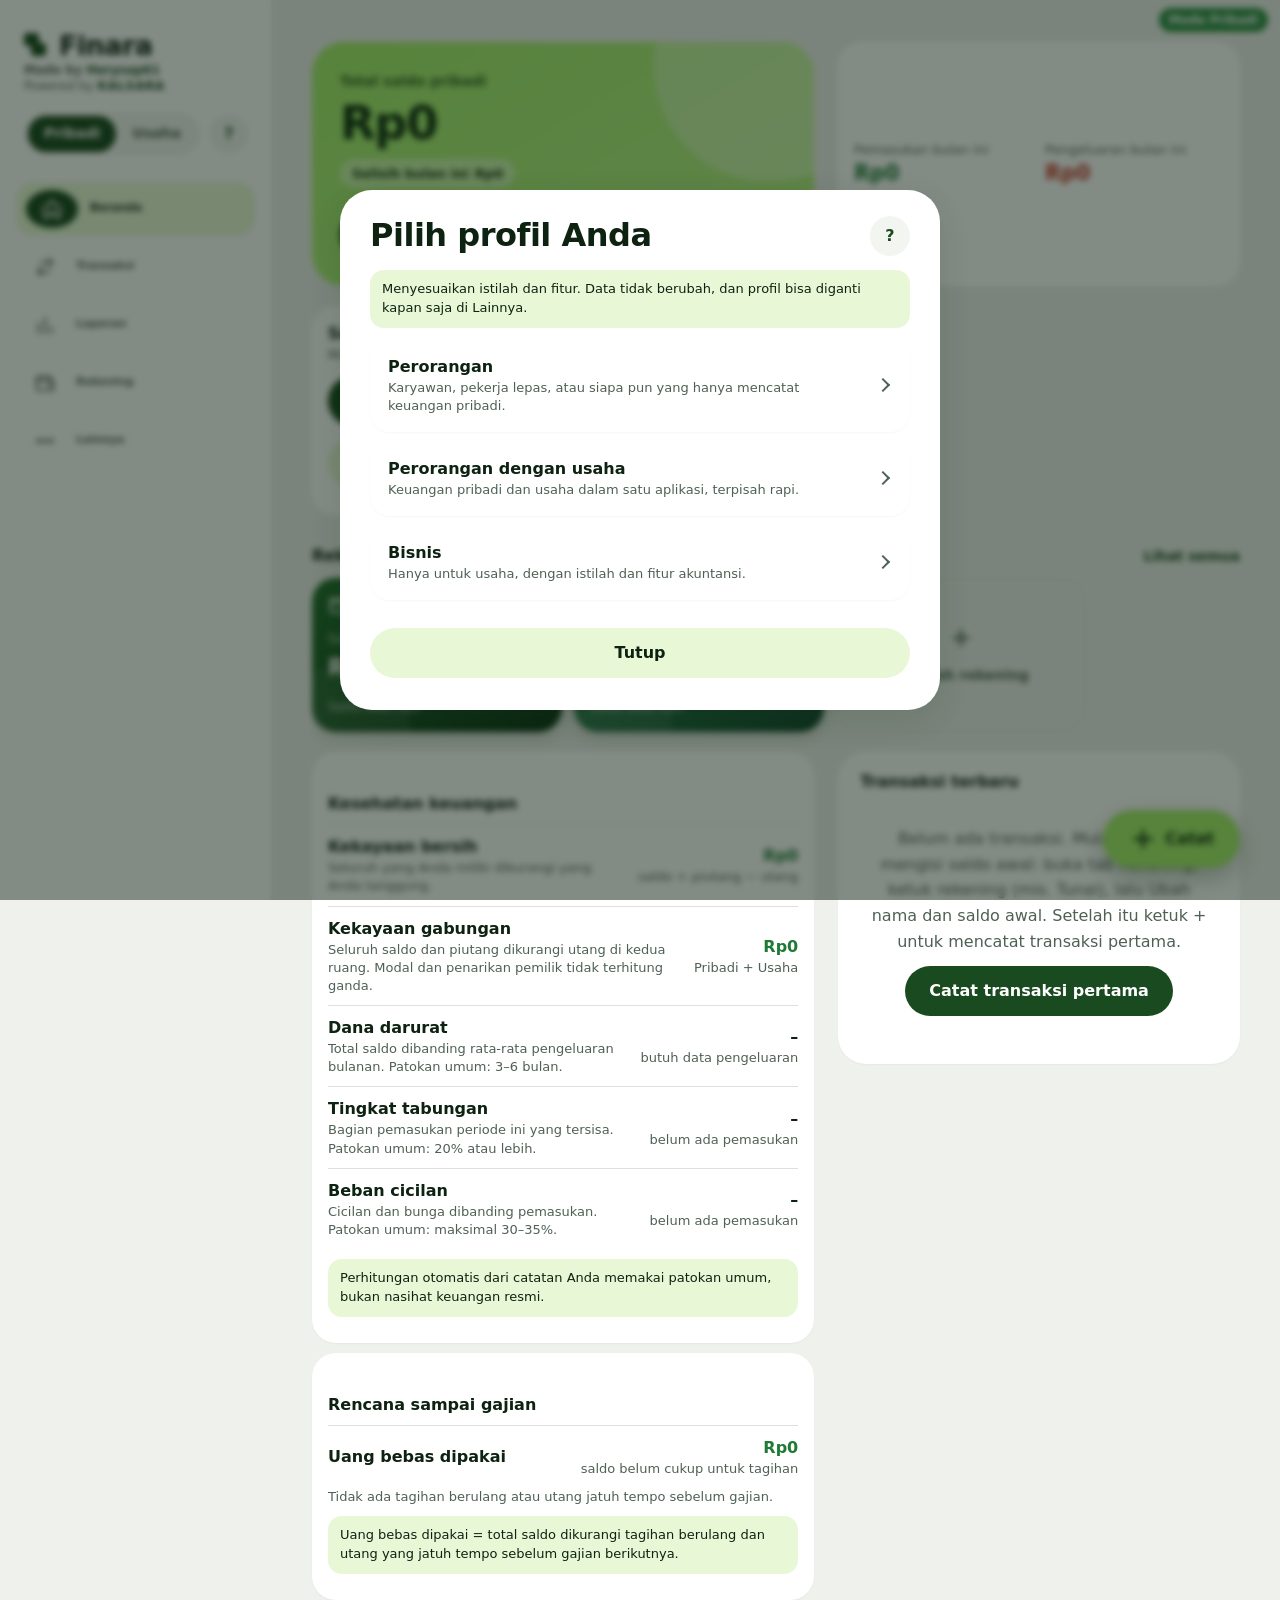
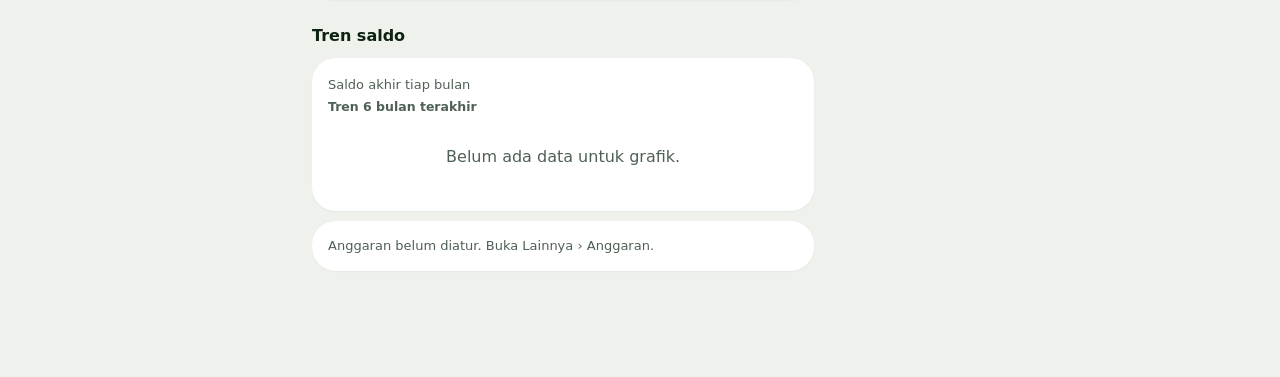
==== commit 953c138b: "Perbarui ke Finara v1.4.4" ====
--- a/index.html
+++ b/index.html
@@ -2,15 +2,37 @@
 <html lang="id"><head><meta charset="utf-8">
 <meta name="viewport" content="width=device-width, initial-scale=1, viewport-fit=cover">
 <meta name="theme-color" content="#eef1ec" media="(prefers-color-scheme: light)"><meta name="theme-color" content="#0b160e" media="(prefers-color-scheme: dark)">
+<!--
+FINARA · BACA INI DULU
+Nomor versi dan catatan pembaruan : versi.js (satu-satunya tempat)
+Pengaturan                        : config.js
+Peta kode dan cara memperbarui    : README.md, docs/PETA-KODE.md, docs/PANDUAN-PEMBARUAN.md
+Urutan <script> di bawah ADALAH urutan pemuatan; jika menambah berkas js/,
+daftarkan juga di sw.js (INTI). tools/cek.mjs memeriksanya otomatis.
+Privasi : berkas ini tidak memuat data pribadi, akun, atau alamat repositori.
+-->
 <title>Finara</title>
 <meta name="description" content="Finara: pencatat keuangan pribadi dan usaha. Made by Herysap61.">
-<meta name="mobile-web-app-capable" content="yes"><meta name="apple-mobile-web-app-capable" content="yes"><meta name="apple-mobile-web-app-title" content="Finara"><meta name="apple-mobile-web-app-status-bar-style" content="default"><meta name="author" content="Herysap61"><meta property="og:title" content="Finara"><meta property="og:description" content="Pencatat keuangan pribadi dan usaha. Gratis, jalan offline, data tersimpan di perangkat Anda."><meta property="og:type" content="website"><meta property="og:image" content="https://USERNAME.github.io/finara/icon-512.png"><link rel="preconnect" href="https://fonts.googleapis.com"><link rel="preconnect" href="https://fonts.gstatic.com" crossorigin><link rel="stylesheet" href="https://fonts.googleapis.com/css2?family=Plus+Jakarta+Sans:wght@400;500;600;700;800&display=swap">
+<meta name="mobile-web-app-capable" content="yes"><meta name="apple-mobile-web-app-capable" content="yes"><meta name="apple-mobile-web-app-title" content="Finara"><meta name="apple-mobile-web-app-status-bar-style" content="default"><meta name="author" content="Herysap61"><meta property="og:title" content="Finara"><meta property="og:description" content="Pencatat keuangan pribadi dan usaha. Gratis, jalan offline, data tersimpan di perangkat Anda."><meta property="og:type" content="website"><meta property="og:image" content="https://USERNAME.github.io/finara/icon-512.png">
 <link rel="manifest" href="manifest.webmanifest"><link rel="icon" href="icon.svg" type="image/svg+xml"><link rel="icon" href="icon-192.png" sizes="192x192" type="image/png"><link rel="apple-touch-icon" href="apple-touch-icon.png">
 
 <link rel="stylesheet" href="styles.css"></head>
 <body data-mode="p"><div id="spl" aria-hidden="true"><img src="icon.svg" alt=""><b>Finara</b><small>Made by <b>Herysap61</b></small></div>
-<aside class="rail"><header><div class="brand"><h1>Finara</h1><span class="by">Made by <b>Herysap61</b></span><span class="tag">Tegas mencatat. Jujur melaporkan.</span><span class="pw">Powered by <b>KALSARA</b></span></div><div class="hr"><div class="seg" id="seg"></div><button class="hb" data-a="hint" aria-label="Tampilkan atau sembunyikan bantuan">?</button></div></header><nav id="nav" aria-label="Navigasi utama"></nav></aside>
+<aside class="rail"><header><div class="brand"><h1>Finara</h1><span class="by">Made by <b>Herysap61</b></span><span class="pw">Powered by <b>KALSARA</b></span></div><div class="hr"><div class="seg" id="seg"></div><button class="hb" data-a="hint" aria-label="Tampilkan atau sembunyikan bantuan">?</button></div></header><nav id="nav" aria-label="Navigasi utama"></nav></aside>
 <main id="m"><noscript><div class="c"><b>Finara belum bisa berjalan di tampilan ini</b><small>Pratinjau WhatsApp atau Files tidak menjalankan aplikasi. Buka lewat tautan web di Safari atau Chrome, bukan dari file yang dikirim.</small></div></noscript></main>
 <button class="fab" data-a="add:expense" aria-label="Catat transaksi"><svg viewBox="0 0 24 24" width="28" height="28" fill="none" stroke="currentColor" stroke-width="2.5" stroke-linecap="round"><path d="M12 5v14M5 12h14"/></svg><span>Catat</span></button>
 <div id="sh"><div id="shc" role="dialog" aria-modal="true" aria-label="Jendela formulir" tabindex="-1"></div></div><div id="toast" role="status" aria-live="polite"></div>
-<script src="app.js"></script></body></html>
+<script src="config.js"></script>
+<script src="versi.js"></script>
+<script src="js/01-dasar.js"></script>
+<script src="js/02-data.js"></script>
+<script src="js/03-hitung.js"></script>
+<script src="js/04-komponen.js"></script>
+<script src="js/05-grafik.js"></script>
+<script src="js/06-layar.js"></script>
+<script src="js/07-render-formulir.js"></script>
+<script src="js/08-data-lanjutan.js"></script>
+<script src="js/09-aksi.js"></script>
+<script src="js/10-peristiwa.js"></script>
+<script src="js/11-mulai.js"></script>
+</body></html>
--- a/styles.css
+++ b/styles.css
@@ -1,3 +1,11 @@
+/* ============================================================
+   FINARA · styles.css
+   Seluruh tampilan. Urutan: dasar & tema (atas) lalu lapisan
+   per rilis di bawah, ditandai komentar "===== vX =====".
+   Rilis baru: tambahkan gaya baru di AKHIR berkas dengan penanda
+   versi, jangan menyisipkan di tengah. Warna memakai variabel
+   :root (mode terang) dan :root[data-theme=dark] / prefers-color-scheme.
+   ============================================================ */
 :root{--bg:#eef1ec;--sf:#fff;--ink:#0e2212;--mu:#657568;--ln:#e5eae3;--field:#f2f5f0;--pos:#1f7a35;--neg:#c23b2b;--sh:0 10px 30px rgba(14,40,20,.12);--rail:272px;color-scheme:light;
 --p-ac:#1a4a1f;--p-on:#fff;--p-ac2:#a6ee6b;--p-on2:#10300f;--p-tint:#e8f8d6;--p-at:#1a4a1f;
 --u-ac:#0f4c52;--u-on:#fff;--u-ac2:#8fe6da;--u-on2:#06302f;--u-tint:#dcf5f1;--u-at:#0f4c52}
@@ -251,3 +259,11 @@
 .tools.t2{grid-template-columns:1fr 1fr}.tools.t2 label{margin:0}.tools.t2 .btn{grid-column:1/-1}
 details{margin:14px 0}summary{cursor:pointer;font-weight:700;color:var(--at);min-height:32px}
 @media print{.rail,nav,.fab,#toast,.pn,.row,.chips,body::after{display:none!important}body{padding:0!important;background:#fff;color:#000}main{max-width:none}.c{box-shadow:none;border:1px solid #ccc;break-inside:avoid}}
+
+/* ===== v1.3 ===== */
+.pf{display:block;text-align:left;margin-bottom:8px}.pf small{display:block;font-weight:400}.pf.on{outline:2px solid var(--at)}
+.health .hr{display:flex;justify-content:space-between;gap:12px;padding:10px 0;border-top:1px solid rgba(128,128,128,.25)}.health .hr>div:last-child{text-align:right;white-space:nowrap}.health small{display:block}
+
+/* ===== v1.4 ===== */
+.mb{position:fixed;top:calc(env(safe-area-inset-top,0px) + 8px);right:12px;z-index:5;font-size:12px;font-weight:700;padding:3px 10px;border-radius:99px;background:#2f8f46;color:#fff}.mb.u{background:#2f7fd1}body[data-mode="u"]{--at:#2f7fd1}
+.rv{margin:0 0 14px}.rv b{display:block}.rv small{margin-bottom:4px}.rv p{margin:2px 0}
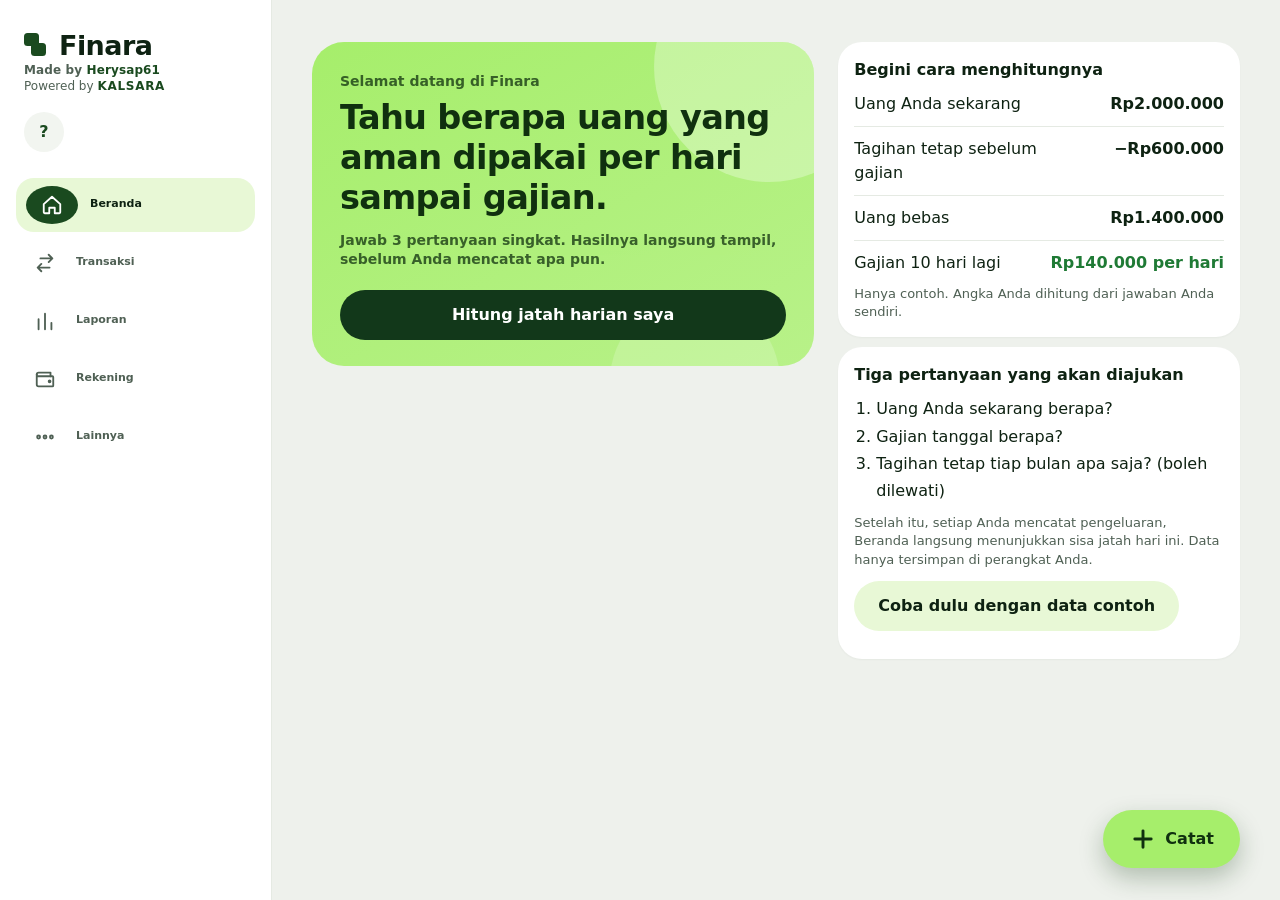
==== commit c7ba571d: "Perbarui ke Finara v1.5.0" ====
--- a/index.html
+++ b/index.html
@@ -1,5 +1,6 @@
 <!doctype html>
 <html lang="id"><head><meta charset="utf-8">
+<meta http-equiv="Content-Security-Policy" content="default-src 'self'; script-src 'self'; style-src 'self' 'unsafe-inline'; img-src 'self' data:; connect-src 'none'; object-src 'none'; base-uri 'self'; form-action 'none'">
 <meta name="viewport" content="width=device-width, initial-scale=1, viewport-fit=cover">
 <meta name="theme-color" content="#eef1ec" media="(prefers-color-scheme: light)"><meta name="theme-color" content="#0b160e" media="(prefers-color-scheme: dark)">
 <!--
@@ -7,13 +8,13 @@
 Nomor versi dan catatan pembaruan : versi.js (satu-satunya tempat)
 Pengaturan                        : config.js
 Peta kode dan cara memperbarui    : README.md, docs/PETA-KODE.md, docs/PANDUAN-PEMBARUAN.md
-Urutan <script> di bawah ADALAH urutan pemuatan; jika menambah berkas js/,
+Urutan tag script di bawah ADALAH urutan pemuatan; jika menambah berkas js/,
 daftarkan juga di sw.js (INTI). tools/cek.mjs memeriksanya otomatis.
 Privasi : berkas ini tidak memuat data pribadi, akun, atau alamat repositori.
 -->
 <title>Finara</title>
 <meta name="description" content="Finara: pencatat keuangan pribadi dan usaha. Made by Herysap61.">
-<meta name="mobile-web-app-capable" content="yes"><meta name="apple-mobile-web-app-capable" content="yes"><meta name="apple-mobile-web-app-title" content="Finara"><meta name="apple-mobile-web-app-status-bar-style" content="default"><meta name="author" content="Herysap61"><meta property="og:title" content="Finara"><meta property="og:description" content="Pencatat keuangan pribadi dan usaha. Gratis, jalan offline, data tersimpan di perangkat Anda."><meta property="og:type" content="website"><meta property="og:image" content="https://USERNAME.github.io/finara/icon-512.png">
+<meta name="mobile-web-app-capable" content="yes"><meta name="apple-mobile-web-app-capable" content="yes"><meta name="apple-mobile-web-app-title" content="Finara"><meta name="apple-mobile-web-app-status-bar-style" content="default"><meta name="author" content="Herysap61"><meta property="og:title" content="Finara"><meta property="og:description" content="Pencatat keuangan pribadi dan usaha. Gratis, jalan offline, data tersimpan di perangkat Anda."><meta property="og:type" content="website"><meta property="og:image" content="https://herysap61-tech.github.io/Catatan-Keuangan/icon-512.png">
 <link rel="manifest" href="manifest.webmanifest"><link rel="icon" href="icon.svg" type="image/svg+xml"><link rel="icon" href="icon-192.png" sizes="192x192" type="image/png"><link rel="apple-touch-icon" href="apple-touch-icon.png">
 
 <link rel="stylesheet" href="styles.css"></head>
@@ -30,9 +31,11 @@
 <script src="js/04-komponen.js"></script>
 <script src="js/05-grafik.js"></script>
 <script src="js/06-layar.js"></script>
+<script src="js/06b-jatah.js"></script>
 <script src="js/07-render-formulir.js"></script>
 <script src="js/08-data-lanjutan.js"></script>
 <script src="js/09-aksi.js"></script>
+<script src="js/09b-aksi-jatah.js"></script>
 <script src="js/10-peristiwa.js"></script>
 <script src="js/11-mulai.js"></script>
 </body></html>
--- a/styles.css
+++ b/styles.css
@@ -267,3 +267,37 @@
 /* ===== v1.4 ===== */
 .mb{position:fixed;top:calc(env(safe-area-inset-top,0px) + 8px);right:12px;z-index:5;font-size:12px;font-weight:700;padding:3px 10px;border-radius:99px;background:#2f8f46;color:#fff}.mb.u{background:#2f7fd1}body[data-mode="u"]{--at:#2f7fd1}
 .rv{margin:0 0 14px}.rv b{display:block}.rv small{margin-bottom:4px}.rv p{margin:2px 0}
+
+/* ===== v1.4.6 ===== */
+h3.mh{margin:22px 4px 2px;font-size:13px;font-weight:700;letter-spacing:.04em;text-transform:uppercase;color:var(--mu)}
+.list-btn.danger{color:var(--neg)}
+
+/* ===== v1.5.0: jatah harian, tiga pertanyaan, dampak, saran ===== */
+#toast{border-radius:20px;line-height:1.4;padding:11px 20px}
+.hj>small{display:block}
+.hj .hsub{margin-top:10px;font-size:14px;font-weight:600;opacity:.9}
+.hj .hbar{height:10px;background:rgba(255,255,255,.5);border-radius:5px;overflow:hidden;margin:16px 0 4px}
+.hj .hbar i{display:block;height:100%;background:#12381a;border-radius:5px;min-width:0}
+.hj.bad>b{color:#8f1d12}.hj.bad .hbar i{background:#9b1c10}
+.hmini{display:grid;grid-template-columns:repeat(3,minmax(0,1fr));gap:8px;margin:14px 0 10px;padding:12px 0 2px;border-top:1px solid rgba(16,48,15,.22)}
+.hmini span{display:block;min-width:0}
+.hmini em{display:block;font-style:normal;font-size:12px;font-weight:600;color:var(--on2);opacity:.75}
+.hmini strong{display:block;font-size:15px;font-weight:800;white-space:nowrap}
+.hj .lk{color:var(--on2);text-decoration:underline;padding:2px 0;margin:0;font-size:13px}
+.hj.prom>b{white-space:normal;font-size:clamp(1.55rem,6.8vw,2.1rem);line-height:1.2;letter-spacing:-.02em}
+.hj.prom .qa{margin-top:20px}
+ol.qs{margin:8px 0 10px;padding-left:22px;line-height:1.7}
+.stp{display:flex;align-items:center;gap:6px;margin:6px 0 0}.stp i{width:28px;height:6px;border-radius:3px;background:var(--ln)}.stp i.on{background:var(--ac)}.stp small{margin-left:6px;font-weight:700}
+.brow{display:grid;grid-template-columns:minmax(0,1.3fr) minmax(0,1fr) 64px 40px;gap:8px;align-items:start;margin-top:8px}.brow input{margin:0}
+@media(max-width:480px){.brow{grid-template-columns:minmax(0,1fr) 64px 40px}.brow .bnm{grid-column:1/-1}}
+.imp{margin:12px 0 0;padding:0;border-radius:16px;background:var(--tint);font-size:13px;line-height:1.5}
+.imp:not(:empty){padding:12px 14px}
+.imp>b{display:block;margin-bottom:4px;font-size:12px;letter-spacing:.03em;text-transform:uppercase;color:var(--mu)}
+.imp>div{display:flex;justify-content:space-between;gap:12px}.imp>div>span:last-child{text-align:right;font-weight:700}
+.imp>p{margin:6px 0 0}
+.sg{margin-top:6px;padding:7px 10px;border-radius:12px;background:var(--tint);color:var(--ink);white-space:normal}
+.health .hr>div:first-child{min-width:0;white-space:normal}
+.demo-b{border:2px dashed var(--ln)}
+.c.res{text-align:center}
+.hj.prom>b+small{margin-top:12px}
+.imp>div>span:first-child{flex:none}
